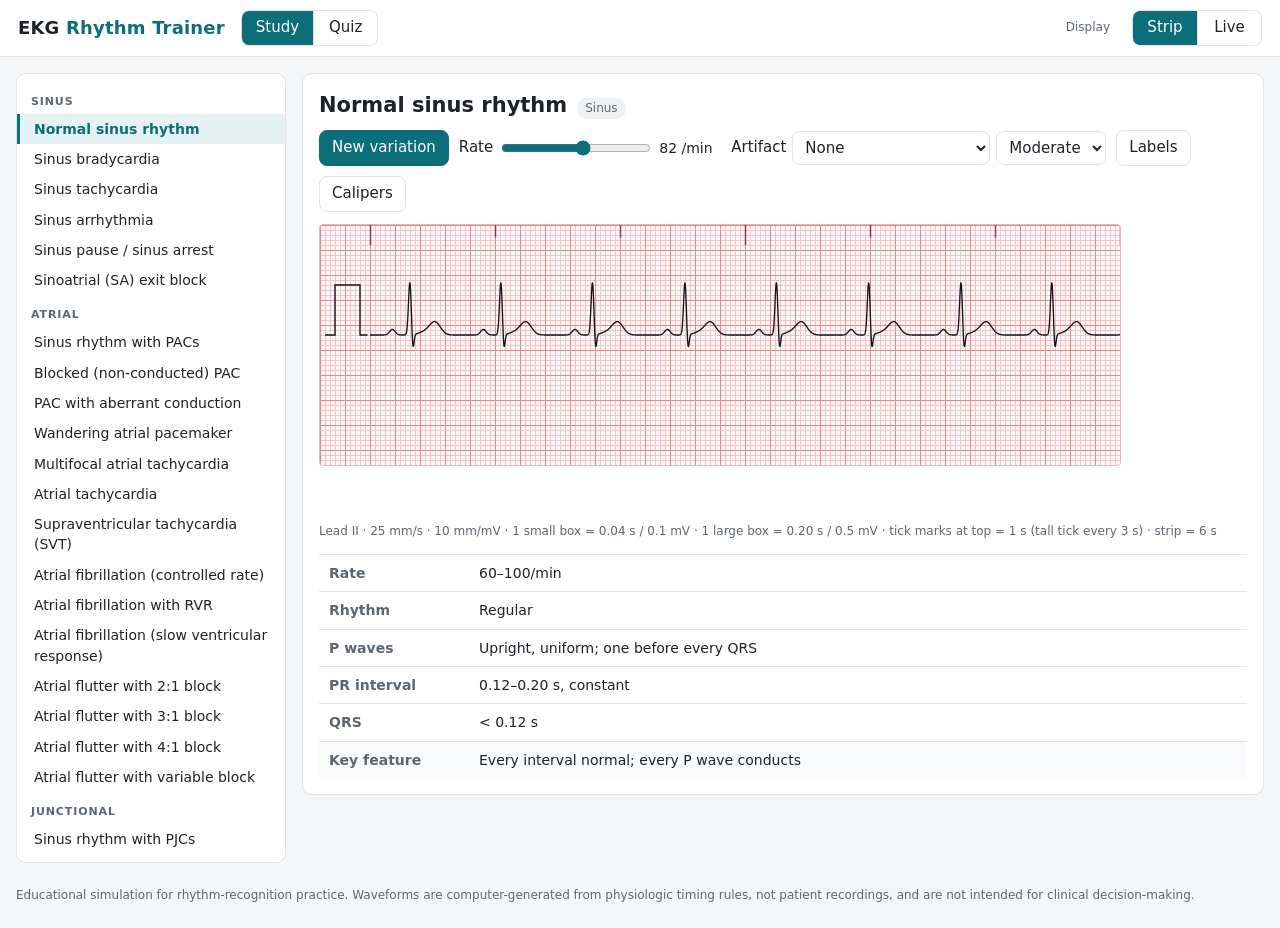
==== EKG-Rhythm-Trainer.html @ c2d9932b "Rename EKG-Trainer.html to EKG-Rhythm-Trainer.html" ====
<!DOCTYPE html>
<html lang="en">
<head>
<meta charset="utf-8">
<meta name="viewport" content="width=device-width, initial-scale=1">
<title>EKG Rhythm Trainer</title>
<style>
:root{
  --ink:#1d2329;--muted:#5d6670;--line:#dfe3e8;--bg:#f5f6f8;--card:#fff;
  --accent:#0b6e79;--accent-soft:#e5f2f3;--ok:#1e7a3a;--ok-bg:#e7f5eb;--bad:#b3261e;--bad-bg:#fbeaea;
}
*{box-sizing:border-box}
html,body{margin:0;background:var(--bg);color:var(--ink);font:15px/1.45 system-ui,-apple-system,"Segoe UI",Roboto,Arial,sans-serif}
button,select,input{font:inherit;color:inherit}
header{position:sticky;top:0;z-index:5;background:#fff;border-bottom:1px solid var(--line);display:flex;align-items:center;gap:16px;padding:10px 18px;flex-wrap:wrap}
header h1{font-size:18px;margin:0;font-weight:700;letter-spacing:.01em}
header h1 span{color:var(--accent)}
.spacer{flex:1}
.seg{display:inline-flex;border:1px solid var(--line);border-radius:8px;overflow:hidden;background:#fff}
.seg button{border:0;background:none;padding:6px 14px;cursor:pointer;min-width:64px}
.seg button+button{border-left:1px solid var(--line)}
.seg button.on{background:var(--accent);color:#fff}
.seg-label{font-size:12px;color:var(--muted);margin-right:6px}
main{max-width:1320px;margin:0 auto;padding:16px}
.card{background:var(--card);border:1px solid var(--line);border-radius:10px;padding:16px}
.hidden{display:none!important}
.btn{border:1px solid var(--line);background:#fff;border-radius:8px;padding:6px 12px;cursor:pointer}
.btn:hover{border-color:#b9c0c8}
.btn.primary{background:var(--accent);border-color:var(--accent);color:#fff}
.btn.primary:hover{filter:brightness(1.07)}
.btn.toggle.on{background:var(--accent-soft);border-color:var(--accent);color:var(--accent);font-weight:600}
.btn:disabled{opacity:.45;cursor:default}
select{border:1px solid var(--line);border-radius:8px;padding:6px 8px;background:#fff}
label.inline{display:inline-flex;align-items:center;gap:6px;font-size:14px}

/* Study layout */
.study{display:grid;grid-template-columns:270px minmax(0,1fr);gap:16px;align-items:start}
.rlist{padding:8px 0;max-height:calc(100vh - 110px);overflow:auto;position:sticky;top:70px}
.rlist h3{font-size:11px;text-transform:uppercase;letter-spacing:.08em;color:var(--muted);margin:12px 14px 4px}
.rlist button{display:block;width:100%;text-align:left;border:0;background:none;padding:5px 14px;cursor:pointer;font-size:14px;border-left:3px solid transparent}
.rlist button:hover{background:#f2f4f6}
.rlist button.on{background:var(--accent-soft);border-left-color:var(--accent);color:var(--accent);font-weight:600}
.rselect{display:none;width:100%;margin-bottom:10px}
.title-row{display:flex;align-items:baseline;gap:10px;flex-wrap:wrap;margin-bottom:10px}
.title-row h2{margin:0;font-size:21px}
.chip{font-size:12px;padding:2px 8px;border-radius:10px;background:#eef0f3;color:var(--muted)}
.toolbar{display:flex;flex-wrap:wrap;gap:10px;align-items:center;margin-bottom:12px}
.toolbar .grp{display:inline-flex;align-items:center;gap:6px;flex-wrap:wrap}
.toolbar input[type=range]{width:150px;accent-color:var(--accent)}
.rate-val{font-variant-numeric:tabular-nums;min-width:62px;font-size:14px}
.legend{font-size:12px;color:var(--muted);margin-top:6px}
.crit{width:100%;border-collapse:collapse;margin-top:14px;table-layout:fixed}
.crit th,.crit td{text-align:left;vertical-align:top;padding:8px 10px;border-top:1px solid var(--line);font-size:14px}
.crit th{width:150px;color:var(--muted);font-weight:600}
.crit tr.key td,.crit tr.key th{background:#fafbfc}

/* Strip view */
.sv-scroll{display:inline-block;max-width:100%;vertical-align:top;overflow-x:auto;overflow-y:hidden;border:1px solid #e3b8b8;border-radius:4px;background:#fff7f7;line-height:0}
.sv-canvas{display:block}
.sv-caption{font-size:13px;font-weight:600;color:#4a4f55;margin-top:6px;min-height:19px}
.sv-readout{font-size:13px;color:var(--accent);min-height:20px;margin-top:6px;font-variant-numeric:tabular-nums}

/* Quiz */
.quiz-setup{max-width:760px;margin:0 auto}
.quiz-setup h2{margin:0 0 4px;font-size:20px}
.form-grid{display:grid;grid-template-columns:170px 1fr;gap:12px 16px;align-items:center;margin-top:16px}
.form-grid .lbl{font-weight:600;font-size:14px}
.cats{display:flex;flex-wrap:wrap;gap:8px 18px}
.radio-row{display:flex;flex-wrap:wrap;gap:8px 18px}
.qhead{display:flex;align-items:center;gap:14px;flex-wrap:wrap;margin-bottom:10px}
.qhead .prog{font-weight:700}
.qhead .score{color:var(--muted)}
.timer{font-variant-numeric:tabular-nums;font-weight:700;padding:2px 10px;border-radius:12px;background:#eef0f3}
.timer.low{background:var(--bad-bg);color:var(--bad)}
.answers{margin-top:14px}
.mc{display:grid;grid-template-columns:repeat(auto-fill,minmax(260px,1fr));gap:8px}
.mc button{text-align:left;border:1px solid var(--line);background:#fff;border-radius:8px;padding:10px 12px;cursor:pointer;font-size:14.5px}
.mc button:hover{border-color:#b9c0c8}
.mc button.sel{border-color:var(--accent);background:var(--accent-soft);font-weight:600}
.mc button.right{border-color:var(--ok);background:var(--ok-bg)}
.mc button.wrong{border-color:var(--bad);background:var(--bad-bg)}
.sys{display:grid;grid-template-columns:150px minmax(0,1fr);gap:8px 12px;align-items:center;max-width:880px}
.sys .lbl{font-weight:600;font-size:14px}
.sys select{width:100%}
.actions{display:flex;gap:10px;margin-top:14px;align-items:center;flex-wrap:wrap}
.fb{margin-top:16px;border-radius:10px;padding:14px 16px;border:1px solid var(--line)}
.fb.ok{background:var(--ok-bg);border-color:#b6dec2}
.fb.bad{background:var(--bad-bg);border-color:#efc2bf}
.fb h3{margin:0 0 6px;font-size:16px}
.steps{width:100%;border-collapse:collapse;margin:8px 0;background:#fff;border-radius:6px;overflow:hidden;table-layout:fixed}
.steps th,.steps td{text-align:left;padding:7px 9px;border-bottom:1px solid var(--line);font-size:13.5px;vertical-align:top}
.steps th{background:#f4f5f7;font-weight:600}
.steps col.c1{width:120px}.steps col.c4{width:44px}
.mark-ok{color:var(--ok);font-weight:700}.mark-bad{color:var(--bad);font-weight:700}
.sum-top{display:flex;gap:24px;flex-wrap:wrap;align-items:center}
.big{font-size:34px;font-weight:800}
.stepacc{display:flex;flex-wrap:wrap;gap:8px;margin-top:10px}
.stepacc span{background:#f1f3f5;border-radius:8px;padding:4px 10px;font-size:13px}
.review-list{width:100%;border-collapse:collapse;margin-top:14px;table-layout:fixed}
.review-list th,.review-list td{text-align:left;padding:7px 9px;border-bottom:1px solid var(--line);font-size:14px}
.review-list col.n{width:44px}.review-list col.m{width:44px}.review-list col.b{width:96px}
#reviewPane{scroll-margin-top:72px}
footer{max-width:1320px;margin:8px auto 24px;padding:0 16px;font-size:12px;color:var(--muted)}

@media (max-width:900px){
  .study{grid-template-columns:minmax(0,1fr)}
  .rlist{display:none}
  .rselect{display:block}
  .form-grid{grid-template-columns:1fr}
  .sys{grid-template-columns:1fr}
  header{gap:10px}
}
</style>
</head>
<body>
<header>
  <h1>EKG <span>Rhythm Trainer</span></h1>
  <div class="seg" id="tabSeg"><button data-tab="study" class="on">Study</button><button data-tab="quiz">Quiz</button></div>
  <div class="spacer"></div>
  <span class="seg-label">Display</span>
  <div class="seg" id="modeSeg"><button data-mode="static" class="on">Strip</button><button data-mode="live">Live</button></div>
</header>

<main>
  <!-- STUDY -->
  <section id="studyTab" class="study">
    <nav class="card rlist" id="rlist" aria-label="Rhythm bank"></nav>
    <div class="card">
      <select class="rselect" id="rselect" aria-label="Choose rhythm"></select>
      <div class="title-row"><h2 id="sTitle"></h2><span class="chip" id="sGroup"></span></div>
      <div class="toolbar">
        <button class="btn primary" id="sNew" title="Generate a new variation of this rhythm">New variation</button>
        <span class="grp" id="sRateGrp"><span id="sRateLbl">Rate</span><input type="range" id="sRate"><span class="rate-val" id="sRateVal"></span></span>
        <span class="grp">Artifact
          <select id="sArt"><option value="none">None</option><option value="tremor">Muscle tremor</option><option value="ac">60-cycle interference</option><option value="wander">Wandering baseline</option><option value="loose">Loose lead / motion</option><option value="mixed">Mixed</option></select>
          <select id="sSev"><option value="mild">Mild</option><option value="moderate" selected>Moderate</option><option value="severe">Severe</option></select>
        </span>
        <button class="btn toggle" id="sLabels">Labels</button>
        <button class="btn toggle" id="sCal">Calipers</button>
        <button class="btn toggle hidden" id="sFreeze">Freeze</button>
      </div>
      <div id="sView"></div>
      <div class="legend">Lead II · 25 mm/s · 10 mm/mV · 1 small box = 0.04 s / 0.1 mV · 1 large box = 0.20 s / 0.5 mV · tick marks at top = 1 s (tall tick every 3 s) · strip = 6 s</div>
      <table class="crit" id="sCrit"></table>
    </div>
  </section>

  <!-- QUIZ -->
  <section id="quizTab" class="hidden">
    <div class="card quiz-setup" id="qSetup">
      <h2>Quiz setup</h2>
      <div style="color:var(--muted);font-size:14px">Every question is a newly generated strip, so no two quizzes are alike.</div>
      <div class="form-grid">
        <div class="lbl">Quiz type</div>
        <div class="radio-row">
          <label class="inline"><input type="radio" name="qtype" value="quick" checked> Quick — name the rhythm</label>
          <label class="inline"><input type="radio" name="qtype" value="sys"> Systematic — step-by-step</label>
        </div>
        <div class="lbl">Questions</div>
        <div><select id="qN"><option>5</option><option selected>10</option><option>15</option><option>20</option><option>30</option><option>50</option></select></div>
        <div class="lbl">Time per question</div>
        <div><select id="qTime"><option value="0" selected>Off</option><option value="15">15 s</option><option value="30">30 s</option><option value="45">45 s</option><option value="60">60 s</option><option value="90">90 s</option></select></div>
        <div class="lbl">Feedback</div>
        <div class="radio-row">
          <label class="inline"><input type="radio" name="qfb" value="now" checked> After each question</label>
          <label class="inline"><input type="radio" name="qfb" value="end"> At the end</label>
        </div>
        <div class="lbl">Artifact</div>
        <div><select id="qArt"><option value="0">None</option><option value="0.3" selected>Occasional</option><option value="0.7">Frequent</option></select></div>
        <div class="lbl">Rhythm categories</div>
        <div class="cats" id="qCats"></div>
      </div>
      <div class="actions"><button class="btn primary" id="qStart">Start quiz</button><span id="qSetupMsg" style="color:var(--bad);font-size:14px"></span></div>
    </div>

    <div class="card hidden" id="qRun">
      <div class="qhead">
        <span class="prog" id="qProg"></span>
        <span class="score" id="qScore"></span>
        <span class="timer hidden" id="qTimer"></span>
        <div class="spacer"></div>
        <button class="btn toggle" id="qCal">Calipers</button>
        <button class="btn toggle hidden" id="qFreeze">Freeze</button>
        <button class="btn toggle hidden" id="qLabels">Labels</button>
        <button class="btn" id="qQuit">End quiz</button>
      </div>
      <div id="qView"></div>
      <div class="answers" id="qAnswers"></div>
      <div class="actions">
        <button class="btn primary" id="qSubmit">Submit</button>
        <button class="btn primary hidden" id="qNext">Next</button>
      </div>
      <div id="qFeedback"></div>
    </div>

    <div class="card hidden" id="qSummary">
      <div class="sum-top">
        <div><div style="color:var(--muted);font-size:13px">Interpretation score</div><div class="big" id="sumScore"></div></div>
        <div id="sumDetail" style="flex:1;min-width:240px"></div>
        <div class="actions" style="margin-top:0"><button class="btn primary" id="qRetake">Retake (same settings)</button><button class="btn" id="qNewSetup">New setup</button></div>
      </div>
      <div id="reviewPane" class="hidden" style="margin-top:16px">
        <div class="title-row"><h2 id="rvTitle" style="font-size:18px"></h2><span class="chip" id="rvGroup"></span><div class="spacer"></div><button class="btn toggle" id="rvCal">Calipers</button><button class="btn toggle on" id="rvLabels">Labels</button></div>
        <div id="rvView"></div>
        <div id="rvSteps"></div>
        <table class="crit" id="rvCrit"></table>
      </div>
      <table class="review-list" id="reviewList"></table>
    </div>
  </section>
</main>
<footer>Educational simulation for rhythm-recognition practice. Waveforms are computer-generated from physiologic timing rules, not patient recordings, and are not intended for clinical decision-making.</footer>

<script>
'use strict';
/* =====================================================================
   CONSTANTS — paper geometry (all drawing is done in millimetres)
   ===================================================================== */
const DT = 0.001;            // sample interval (s)
const MM_PER_S = 25;         // paper speed
const MM_PER_MV = 10;        // gain
const STRIP_S = 6;           // strip length (s)
const STRIP_MM = STRIP_S * MM_PER_S;  // 150 mm
const MARGIN_MM = 10;        // left margin holding the 1 mV calibration pulse
const H_MM = 48;             // strip height
const BASE_MM = 22;          // isoelectric line position from top
const LIVE_S = 300;          // length of generated live sequence (s)

/* =====================================================================
   RANDOM + NOISE
   ===================================================================== */
function mulberry32(a){return function(){a|=0;a=a+0x6D2B79F5|0;let t=Math.imul(a^a>>>15,1|a);t=t+Math.imul(t^t>>>7,61|t)^t;return((t^t>>>14)>>>0)/4294967296;};}
function makeRng(seed){
  const f = mulberry32(seed>>>0);
  return {
    next:f,
    u:(a,b)=>a+(b-a)*f(),
    i:(a,b)=>Math.floor(a+(b-a+1)*f()),
    pick:arr=>arr[Math.floor(f()*arr.length)],
    chance:p=>f()<p
  };
}
function newSeed(){return Math.floor(Math.random()*2147483647)+1;}
// Smooth random signal in [-1,1] with cosine interpolation between nodes
function makeNoise(rng, spacing, t0, t1){
  const n = Math.ceil((t1-t0)/spacing)+3, v = new Float32Array(n);
  for(let i=0;i<n;i++) v[i]=rng.u(-1,1);
  return t=>{
    const x=(t-t0)/spacing; let i=Math.floor(x);
    if(i<0) i=0; if(i>n-2) i=n-2;
    const f=x-i, w=(1-Math.cos(Math.PI*f))/2;
    return v[i]*(1-w)+v[i+1]*w;
  };
}

/* =====================================================================
   WAVE MORPHOLOGIES  (components = [offset s, sigma s, amplitude mV])
   ===================================================================== */
function morphNormal(r, sc){
  const w=r.u(0.9,1.12), q=r.chance(0.6)?-r.u(0.04,0.12)*sc:0, R=r.u(0.85,1.35)*sc, S=-r.u(0.08,0.3)*sc;
  return {id:'N', c:[[-0.026*w,0.0075*w,q],[0,0.0105*w,R],[0.024*w,0.008*w,S]], on:-0.042*w, off:0.04*w, T:{type:'qt', s:r.u(0.04,0.05)}};
}
function morphWide(r, sc, o={}){
  const sg = o.sign!=null ? o.sign : (r.chance(0.6)?1:-1);
  const w = o.w || r.u(0.14,0.19), k = w/0.16, A = r.u(1.0,1.55)*sc*(o.amp||1);
  return {id:o.id||'W', c:[[-0.03*k,0.012*k,sg*A*r.u(0,0.18)],[0,0.022*k,sg*A],[0.048*k,0.022*k,-sg*A*r.u(0.25,0.55)]],
    on:-0.062*k, off:0.098*k, T:{type:'fixed', off:0.098*k+0.17, s:0.065, a:-sg*r.u(0.3,0.5)*sc*(o.amp||1)}};
}
function morphAberrant(r, sc){
  const R=r.u(0.8,1.2)*sc;
  return {id:'A', c:[[-0.025,0.007,-0.06*sc],[0,0.011,R],[0.04,0.02,-0.38*R]], on:-0.04, off:0.098, T:{type:'qt', s:0.05, a:r.u(-0.1,0.12)}};
}
function morphPacedV(r, sc){
  const A=r.u(1.0,1.5)*sc;
  return {id:'PV', paced:true, c:[[0.022,0.009,0.12*sc],[0.075,0.03,-A],[0.14,0.025,0.15*A]], on:0.008, off:0.17, T:{type:'fixed', off:0.37, s:0.07, a:r.u(0.3,0.45)*sc}};
}
function pShapeNormal(a, r){
  return r.chance(0.3) ? {c:[[-0.012,0.018,a*0.72],[0.014,0.017,a*0.66]], txt:'P'} : {c:[[0,0.022,a]], txt:'P'};
}
const ECTOPIC_P = [
  a=>({c:[[0,0.016,a*1.15]], txt:'P′'}),                              // narrow, peaked
  a=>({c:[[-0.016,0.015,a*0.7],[0.022,0.015,-a*0.55]], txt:'P′'}),     // biphasic
  a=>({c:[[0,0.02,-a*0.75]], txt:'P′'}),                              // inverted
  a=>({c:[[0,0.026,a*0.45]], txt:'P′'}),                              // low, flat
  a=>({c:[[-0.02,0.013,a*0.8],[0.02,0.013,a*0.8]], txt:'P′'})          // notched
];
function pEctopic(r, a){ return r.pick(ECTOPIC_P)(a||r.u(0.11,0.17)); }
function pDistinct(r, n){ // n distinct ectopic shapes
  const idx=[0,1,2,3,4]; for(let i=idx.length-1;i>0;i--){const j=Math.floor(r.next()*(i+1));[idx[i],idx[j]]=[idx[j],idx[i]];}
  return idx.slice(0,n).map(k=>ECTOPIC_P[k](r.u(0.11,0.17)));
}
function pRetro(a){ return {c:[[0,0.018,-a]], txt:'P′'}; }

/* =====================================================================
   STRIP BUILDER
   ===================================================================== */
class Strip{
  constructor(rng, t0, t1){
    this.rng=rng; this.t0=t0; this.t1=t1;
    this.ev=[]; this.cont=[]; this.beats=[]; this.ps=[]; this.spikes=[]; this.notes=[]; this.fLabels=[];
    this.caption=''; this.ans={}; this.rateOverride=null; this.qrsOverride=null;
    this.sc=rng.u(0.8,1.25); this.pAmp=rng.u(0.1,0.2); this.tAmp=rng.u(0.2,0.38); this.spikeAmp=rng.u(0.8,1.6);
    this.qrsN=morphNormal(rng,this.sc); this.pN=pShapeNormal(this.pAmp,rng);
  }
  comps(t, list){ for(const k of list) if(k[2]!==0) this.ev.push({c:t+k[0], s:k[1], a:k[2]}); }
  P(t, shape, o={}){
    shape = shape || this.pN; this.comps(t, shape.c);
    const p={t, lab:o.lab!==false, txt:shape.txt||'P'}; this.ps.push(p); return p;
  }
  QRS(t, m, o={}){
    m = m || this.qrsN; this.comps(t, m.c);
    const b={t, on:t+m.on, off:t+m.off, dur:m.off-m.on, paced:!!m.paced, label:o.label||'', morphId:m.id};
    if(o.pOn!=null) b.pr = b.on - o.pOn;
    if(o.T!==false && m.T){
      const rr=o.rr||1, s=m.T.s, a=(m.T.a!=null?m.T.a:this.tAmp);
      let pk;
      if(m.T.type==='qt'){ const qt=Math.min(0.46,Math.max(0.28,0.39*Math.sqrt(rr))); pk=t+m.on+qt-2*s; }
      else { pk=t+Math.min(m.T.off, Math.max(m.off+0.07, rr*0.6)); }
      this.ev.push({c:pk, s, a}); this.ev.push({c:pk-0.07, s:s*1.3, a:a*0.3});
      b.tPeak=pk;
    }
    this.beats.push(b); return b;
  }
  // P wave at pt followed by a QRS with P-onset→QRS-onset interval = pr
  conduct(pt, pr, m, o={}){
    m = m || this.qrsN;
    this.P(pt, o.pShape, {lab:o.pLab});
    return this.QRS(pt-0.05+pr-m.on, m, {rr:o.rr, pOn:pt-0.05, label:o.label});
  }
  spike(t, ch){ this.ev.push({c:t, s:0.0011, a:this.spikeAmp}); this.spikes.push({t, ch}); }
  note(t, txt){ this.notes.push({t, txt}); }
}

function render(S, D){
  const n=Math.round(D/DT)+1, b=new Float32Array(n);
  for(const e of S.ev){
    const lo=e.c-4*e.s, hi=e.c+4*e.s; if(hi<0||lo>D) continue;
    const i0=Math.max(0,Math.ceil(lo/DT)), i1=Math.min(n-1,Math.floor(hi/DT)), inv=1/(2*e.s*e.s);
    for(let i=i0;i<=i1;i++){ const x=i*DT-e.c; b[i]+=e.a*Math.exp(-x*x*inv); }
  }
  for(const f of S.cont) for(let i=0;i<n;i++) b[i]+=f(i*DT);
  return b;
}

/* =====================================================================
   RHYTHM GENERATOR HELPERS
   ===================================================================== */
function sinusRun(S, rate, o={}){
  const r=S.rng, RR=60/rate, pr=o.pr||r.u(0.13,0.19);
  let t=S.t0+r.u(0,RR), prev=RR;
  while(t<S.t1){
    S.conduct(t, pr, o.morph, {rr:prev});
    const rr = o.rrFn ? o.rrFn(t,RR) : RR*(1+r.u(-0.012,0.012));
    t+=rr; prev=rr;
  }
  return pr;
}
// Sinus rhythm with an intermittent event every gmin..gmax beats; the first event lands early in the visible strip.
function sinusEctopy(S, rate, gmin, gmax, handler, o={}){
  const r=S.rng, RR=60/rate, pr=o.pr||r.u(0.13,0.19);
  let tP=S.t0+r.u(0,RR);
  let next=Math.max(1, Math.round((r.u(0.7,2.4)-(tP+pr))/RR));
  let last=null; const c={RR, pr};
  while(tP<S.t1){
    if(next<=0 && last){
      c.tP=tP; c.last=last;
      const res=handler(S,c); tP=res.nextP; if(res.last) last=res.last;
      next=r.i(gmin,gmax); continue;
    }
    last=S.conduct(tP, pr, o.morph, {rr:RR}); tP+=RR*(1+r.u(-0.01,0.01)); next--;
  }
  return pr;
}
function dissocP(S, arate, amp){
  const r=S.rng, PP=60/arate, shape=amp?{c:[[0,0.022,amp]],txt:'P'}:S.pN;
  let t=S.t0+r.u(0,PP);
  while(t<S.t1){ S.P(t, shape); t+=PP*(1+r.u(-0.008,0.008)); }
}
function fibWaves(S, coarse){
  const r=S.rng, A=coarse?r.u(0.13,0.22):r.u(0.045,0.075);
  const n1=makeNoise(r,r.u(0.032,0.045),S.t0,S.t1), n2=makeNoise(r,0.085,S.t0,S.t1), e=makeNoise(r,0.8,S.t0,S.t1);
  S.cont.push(t=>A*(0.75*n1(t)+0.4*n2(t))*(0.75+0.25*e(t)));
}
function afib(S, rate){
  const r=S.rng, mean=60/rate, coarse=r.chance(0.5);
  fibWaves(S, coarse);
  let t=S.t0+r.u(0,mean), prev=mean, lastRR=0;
  while(t<S.t1){
    S.QRS(t, S.qrsN, {rr:prev});
    let rr=mean*r.u(0.58,1.42);
    if(Math.abs(rr-lastRR)<0.06) rr+=mean*0.18*(r.chance(0.5)?1:-1);   // avoid accidental regularity
    rr=Math.max(rr,0.3); lastRR=rr; t+=rr; prev=rr;
  }
  S.caption='Fibrillatory (f) waves — no discrete P waves'; S.noT=true;
}
function flutter(S, vrate, mode){
  const r=S.rng, N=(mode==='var')?3:mode;
  const ar=Math.min(350,Math.max(240,vrate*N)), FF=60/ar, A=r.u(0.22,0.36), base=S.t0+r.u(0,FF);
  S.cont.push(t=>{ let x=((t-base)/FF)%1; if(x<0)x+=1; const v=x<0.68?-x/0.68:-(1-x)/0.32; return A*(v+0.5); });
  const d=r.u(0.2,0.27); let ft=base, prev=N*FF;
  while(ft<S.t1){
    S.QRS(ft+d, S.qrsN, {rr:prev});
    const step = mode==='var' ? r.pick([2,2,3,4,4]) : N;
    prev=step*FF; ft+=prev;
  }
  for(let j=0;;j++){ const tt=base+(j+0.68)*FF; if(tt>S.t1) break; S.fLabels.push(tt); }
  S.caption='Flutter (F) waves ≈ '+Math.round(ar)+'/min'; S.noT=true;
}
function junctionalRun(S, rate){
  const r=S.rng, RR=60/rate, v=r.pick(['none','before','after']), pR=pRetro(r.u(0.07,0.12));
  let t=S.t0+r.u(0,RR);
  while(t<S.t1){
    if(v==='before') S.conduct(t+S.qrsN.on+0.05-0.08, 0.08, null, {rr:RR, pShape:pR});
    else { S.QRS(t, S.qrsN, {rr:RR}); if(v==='after') S.P(t+0.1, pR); }
    t+=RR*(1+r.u(-0.01,0.01));
  }
  S.ans.pr = v==='before' ? ['short','na'] : ['na'];
}
function ventRun(S, rate, m, jitter){
  const r=S.rng, RR=60/rate; let t=S.t0+r.u(0,RR);
  while(t<S.t1){ S.QRS(t, m, {rr:RR}); t+=RR*(1+r.u(-jitter,jitter)); }
}
function vfib(S, A){
  const r=S.rng, n1=makeNoise(r,r.u(0.07,0.1),S.t0,S.t1), n2=makeNoise(r,0.045,S.t0,S.t1), e=makeNoise(r,r.u(0.8,1.5),S.t0,S.t1);
  S.cont.push(t=>A*(0.85*n1(t)+0.35*n2(t))*(0.65+0.35*e(t)));
  S.caption='Chaotic waveform — no identifiable P, QRS, or T';
}
function prAns(pr){ return pr>0.205 ? ['long'] : ['normal']; }
// Underlying atrial activity for ventricular-paced rhythms
function pacedUnderlying(S){
  const v=S.rng.pick(['none','none','dissoc','af']);
  if(v==='dissoc'){ dissocP(S, S.rng.u(65,95)); S.ans.p=['more','normal']; S.ans.pr=['dissoc','na']; }
  else if(v==='af'){ fibWaves(S,false); S.ans.p=['fib','absent']; }
}
// Bursts of muscle noise used for oversensing
function noiseBurst(S, a, b, amp){
  const n=makeNoise(S.rng,0.006,a,b);
  S.cont.push(t=>(t>=a&&t<=b)?amp*n(t)*Math.sin(Math.PI*(t-a)/(b-a)):0);
}

/* =====================================================================
   RHYTHM BANK
   ans: acceptable systematic answers (reg / p / pr). Rate band and QRS
   width are computed from the generated strip itself.
   ===================================================================== */
const PVC_LABEL='PVC';
const RH_LIST = [
/* ---------- SINUS ---------- */
{id:'nsr', g:'Sinus', name:'Normal sinus rhythm', rate:[60,100],
 gen:(S,rt)=>{ sinusRun(S,rt); },
 ans:{reg:['reg'],p:['normal'],pr:['normal']},
 crit:{rate:'60–100/min',rhythm:'Regular',p:'Upright, uniform; one before every QRS',pr:'0.12–0.20 s, constant',qrs:'< 0.12 s',key:'Every interval normal; every P wave conducts'}},
{id:'sbrady', g:'Sinus', name:'Sinus bradycardia', rate:[35,59],
 gen:(S,rt)=>{ sinusRun(S,rt); },
 ans:{reg:['reg'],p:['normal'],pr:['normal']},
 crit:{rate:'< 60/min',rhythm:'Regular',p:'Upright, uniform; one before every QRS',pr:'0.12–0.20 s, constant',qrs:'< 0.12 s',key:'Normal sinus mechanism at a rate below 60'}},
{id:'stach', g:'Sinus', name:'Sinus tachycardia', rate:[101,160],
 gen:(S,rt)=>{ sinusRun(S,rt,{pr:S.rng.u(0.12,0.16)}); },
 ans:{reg:['reg'],p:['normal'],pr:['normal']},
 crit:{rate:'101–160/min',rhythm:'Regular',p:'Upright, uniform; may merge with the preceding T wave at faster rates',pr:'0.12–0.20 s (often near the short end)',qrs:'< 0.12 s',key:'Sinus P waves still identifiable before each QRS'}},
{id:'sarr', g:'Sinus', name:'Sinus arrhythmia', rate:[55,95],
 gen:(S,rt)=>{ const A=S.rng.u(0.18,0.28),Tr=S.rng.u(3,5),ph=S.rng.u(0,6.28); sinusRun(S,rt,{rrFn:(t,RR)=>RR*(1+A*Math.sin(2*Math.PI*t/Tr+ph))}); S.caption='R–R gradually shortens and lengthens (phasic)'; },
 ans:{reg:['irr','pat'],p:['normal'],pr:['normal']},
 crit:{rate:'Usually 60–100/min',rhythm:'Irregular in a gradual, cyclic (phasic) pattern',p:'Upright, identical shape throughout',pr:'0.12–0.20 s, constant',qrs:'< 0.12 s',key:'Rate gradually speeds up and slows down; P-wave shape never changes'}},
{id:'sarrest', g:'Sinus', name:'Sinus pause / sinus arrest', rate:[60,95],
 gen:(S,rt)=>{ sinusEctopy(S,rt,4,7,(S,c)=>{ let m=S.rng.u(2.25,2.7); if(c.RR*m<1.7) m+=1; const prevP=c.tP-c.RR; S.note(c.last.t+c.RR*m/2,'pause'); return {nextP:prevP+c.RR*m}; }); S.caption='Pause is NOT a multiple of the P–P interval'; },
 ans:{reg:['int'],p:['normal'],pr:['normal']},
 crit:{rate:'Underlying sinus rate',rhythm:'Regular, interrupted by a pause',p:'Normal; absent during the pause',pr:'0.12–0.20 s, constant',qrs:'< 0.12 s',key:'Sinus node fails to fire; the pause is not an exact multiple of the P–P interval'}},
{id:'saexit', g:'Sinus', name:'Sinoatrial (SA) exit block', rate:[60,95],
 gen:(S,rt)=>{ sinusEctopy(S,rt,4,7,(S,c)=>{ S.note(c.last.t+c.RR,'dropped P–QRS–T'); return {nextP:c.tP+c.RR}; }); S.caption='Pause = exactly 2 × the P–P interval'; },
 ans:{reg:['int'],p:['normal'],pr:['normal']},
 crit:{rate:'Underlying sinus rate',rhythm:'Regular, interrupted by a pause',p:'Normal; an entire P–QRS–T is missing',pr:'0.12–0.20 s, constant',qrs:'< 0.12 s',key:'Pause is an exact multiple of the P–P interval (sinus fires, impulse is blocked)'}},

/* ---------- ATRIAL ---------- */
{id:'pac', g:'Atrial', name:'Sinus rhythm with PACs', rate:[60,100],
 gen:(S,rt)=>{ const pE=pEctopic(S.rng); sinusEctopy(S,rt,3,6,(S,c)=>{ const r=S.rng; let pp=c.last.tPeak+r.u(0.04,0.16); pp=Math.min(pp,c.tP-0.2); pp=Math.max(pp,c.last.t+0.25); const b=S.conduct(pp,r.u(0.12,0.18),null,{rr:pp-c.last.t+0.1,pShape:pE,label:'PAC'}); return {nextP:pp+c.RR*r.u(1.0,1.06),last:b}; }); },
 ans:{reg:['int'],p:['premature'],pr:['normal']},
 crit:{rate:'Underlying rate (usually 60–100)',rhythm:'Regular, interrupted by early beats',p:'Premature P′ with a different shape (may distort the preceding T)',pr:'Normal; the PAC’s PR may differ slightly',qrs:'< 0.12 s',key:'Early P′–QRS followed by a non-compensatory pause'}},
{id:'pacb', g:'Atrial', name:'Blocked (non-conducted) PAC', rate:[60,95],
 gen:(S,rt)=>{ const pE=pEctopic(S.rng); sinusEctopy(S,rt,3,6,(S,c)=>{ const r=S.rng; const pp=c.last.tPeak+r.u(-0.02,0.05); S.P(pp,pE); S.note(pp,'non-conducted'); return {nextP:pp+c.RR*r.u(1.05,1.12)}; }); S.caption='Look at the T wave before each pause'; },
 ans:{reg:['int'],p:['premature','more'],pr:['normal']},
 crit:{rate:'Underlying sinus rate',rhythm:'Regular, interrupted by a pause',p:'Premature P′ buried in/deforming the preceding T wave, not followed by a QRS',pr:'Normal for conducted beats',qrs:'< 0.12 s',key:'Most common cause of an unexpected pause — compare the T waves'}},
{id:'paca', g:'Atrial', name:'PAC with aberrant conduction', rate:[60,100],
 gen:(S,rt)=>{ const pE=pEctopic(S.rng), mA=morphAberrant(S.rng,S.sc); sinusEctopy(S,rt,3,6,(S,c)=>{ const r=S.rng; let pp=c.last.tPeak+r.u(0.02,0.1); pp=Math.min(pp,c.tP-0.18); const b=S.conduct(pp,r.u(0.12,0.18),mA,{rr:0.6,pShape:pE,label:'Aberrant PAC'}); return {nextP:pp+c.RR*r.u(1.0,1.06),last:b}; }); },
 ans:{reg:['int'],p:['premature'],pr:['normal']},
 crit:{rate:'Underlying sinus rate',rhythm:'Regular, interrupted by early beats',p:'Premature P′ precedes the early beat',pr:'Normal or slightly prolonged for the PAC',qrs:'Early beat is wide (aberrant); others narrow',key:'A premature P′ before a wide beat distinguishes it from a PVC'}},
{id:'wap', g:'Atrial', name:'Wandering atrial pacemaker', rate:[60,100],
 gen:(S,rt)=>{ const r=S.rng,RR=60/rt,shapes=[S.pN,...pDistinct(r,3)],prs=shapes.map((_,i)=>i===0?r.u(0.15,0.19):r.u(0.12,0.16)); let t=S.t0+r.u(0,RR),idx=0,cnt=r.i(1,2),prev=RR; while(t<S.t1){ S.conduct(t,prs[idx],null,{rr:prev,pShape:shapes[idx]}); const rr=RR*r.u(0.9,1.12); t+=rr; prev=rr; if(--cnt<=0){idx=(idx+1)%shapes.length;cnt=r.i(1,2);} } },
 ans:{reg:['irr','int'],p:['multi'],pr:['variable','normal']},
 crit:{rate:'< 100/min',rhythm:'Slightly irregular',p:'At least 3 different P-wave shapes',pr:'Varies with the P-wave site',qrs:'< 0.12 s',key:'Same picture as MAT, but rate under 100'}},
{id:'mat', g:'Atrial', name:'Multifocal atrial tachycardia', rate:[105,150],
 gen:(S,rt)=>{ const r=S.rng,RR=60/rt,shapes=[S.pN,...pDistinct(r,3)]; let t=S.t0+r.u(0,RR),prev=RR,last=-1; while(t<S.t1){ let k; do{k=r.i(0,shapes.length-1);}while(k===last); last=k; S.conduct(t,r.u(0.1,0.21),null,{rr:prev,pShape:shapes[k]}); const rr=RR*r.u(0.75,1.25); t+=rr; prev=rr; } },
 ans:{reg:['irr'],p:['multi'],pr:['variable']},
 crit:{rate:'> 100/min',rhythm:'Irregularly irregular',p:'At least 3 different P-wave shapes',pr:'Varies',qrs:'< 0.12 s',key:'Distinct P waves (≥3 shapes) separate MAT from atrial fibrillation'}},
{id:'atach', g:'Atrial', name:'Atrial tachycardia', rate:[140,220],
 gen:(S,rt)=>{ const pE=pEctopic(S.rng,S.rng.u(0.12,0.17)); const r=S.rng,RR=60/rt,pr=r.u(0.12,0.16); let t=S.t0+r.u(0,RR); while(t<S.t1){ S.conduct(t,pr,null,{rr:RR,pShape:pE}); t+=RR*(1+r.u(-0.006,0.006)); } },
 ans:{reg:['reg'],p:['abnormal'],pr:['normal','short']},
 crit:{rate:'Usually 150–250/min',rhythm:'Regular',p:'Uniform but abnormal (ectopic) P′ — may sit on the preceding T',pr:'Normal or short',qrs:'< 0.12 s',key:'Ectopic P′ visible before each QRS'}},
{id:'svt', g:'Atrial', name:'Supraventricular tachycardia (SVT)', rate:[150,240],
 gen:(S,rt)=>{ const r=S.rng,RR=60/rt,retro=r.chance(0.3); let t=S.t0+r.u(0,RR); while(t<S.t1){ S.QRS(t,S.qrsN,{rr:RR}); if(retro) S.P(t+0.075,pRetro(0.06)); t+=RR; } S.caption='No visible P waves before the QRS'; },
 ans:{reg:['reg'],p:['absent'],pr:['na']},
 crit:{rate:'150–250/min',rhythm:'Regular (very)',p:'Not visible — hidden in the QRS or just after it',pr:'Not measurable',qrs:'< 0.12 s',key:'Regular narrow-complex tachycardia with no visible P waves'}},
{id:'afc', g:'Atrial', name:'Atrial fibrillation (controlled rate)', rate:[60,100],
 gen:(S,rt)=>afib(S,rt),
 ans:{reg:['irr'],p:['fib'],pr:['na']},
 crit:{rate:'Ventricular 60–100/min',rhythm:'Irregularly irregular',p:'None — fibrillatory baseline (coarse or fine f waves)',pr:'None',qrs:'< 0.12 s',key:'Irregularly irregular with no discernible P waves'}},
{id:'afr', g:'Atrial', name:'Atrial fibrillation with RVR', rate:[110,170],
 gen:(S,rt)=>afib(S,rt),
 ans:{reg:['irr'],p:['fib'],pr:['na']},
 crit:{rate:'Ventricular > 100/min',rhythm:'Irregularly irregular',p:'None — fibrillatory baseline',pr:'None',qrs:'< 0.12 s',key:'Rapid ventricular response; irregularity persists even at fast rates'}},
{id:'afs', g:'Atrial', name:'Atrial fibrillation (slow ventricular response)', rate:[38,58],
 gen:(S,rt)=>afib(S,rt),
 ans:{reg:['irr'],p:['fib'],pr:['na']},
 crit:{rate:'Ventricular < 60/min',rhythm:'Irregularly irregular',p:'None — fibrillatory baseline',pr:'None',qrs:'< 0.12 s',key:'Long, unequal R–R intervals over a fibrillatory baseline'}},
{id:'afl2', g:'Atrial', name:'Atrial flutter with 2:1 block', rate:[125,170],
 gen:(S,rt)=>flutter(S,rt,2),
 ans:{reg:['reg'],p:['flutter','more'],pr:['na']},
 crit:{rate:'Atrial 250–350; ventricular ≈ 150/min',rhythm:'Regular',p:'Sawtooth F waves; every other one hides in the QRS or T',pr:'Not measured',qrs:'< 0.12 s',key:'Regular narrow tachycardia near 150 — look for hidden F waves'}},
{id:'afl3', g:'Atrial', name:'Atrial flutter with 3:1 block', rate:[85,115],
 gen:(S,rt)=>flutter(S,rt,3),
 ans:{reg:['reg'],p:['flutter','more'],pr:['na']},
 crit:{rate:'Atrial 250–350; ventricular ≈ 100/min',rhythm:'Regular',p:'Sawtooth F waves, 3 per QRS',pr:'Not measured',qrs:'< 0.12 s',key:'Three F waves for every QRS'}},
{id:'afl4', g:'Atrial', name:'Atrial flutter with 4:1 block', rate:[63,87],
 gen:(S,rt)=>flutter(S,rt,4),
 ans:{reg:['reg'],p:['flutter','more'],pr:['na']},
 crit:{rate:'Atrial 250–350; ventricular ≈ 75/min',rhythm:'Regular',p:'Sawtooth F waves, 4 per QRS',pr:'Not measured',qrs:'< 0.12 s',key:'Classic sawtooth baseline between QRS complexes'}},
{id:'aflv', g:'Atrial', name:'Atrial flutter with variable block', rate:[75,125],
 gen:(S,rt)=>flutter(S,rt,'var'),
 ans:{reg:['irr','pat'],p:['flutter','more'],pr:['na']},
 crit:{rate:'Atrial 250–350; ventricular varies',rhythm:'Irregular (R–R are multiples of the F–F interval)',p:'Sawtooth F waves',pr:'Not measured',qrs:'< 0.12 s',key:'Irregular rhythm with flutter waves — not atrial fibrillation'}},

/* ---------- JUNCTIONAL ---------- */
{id:'pjc', g:'Junctional', name:'Sinus rhythm with PJCs', rate:[60,100],
 gen:(S,rt)=>{ const v=S.rng.pick(['none','before','after']), pR=pRetro(S.rng.u(0.07,0.11)); sinusEctopy(S,rt,3,6,(S,c)=>{ const r=S.rng, q=c.last.t+c.RR*r.u(0.5,0.62); let b; if(v==='before') b=S.conduct(q+S.qrsN.on+0.05-0.08,0.08,null,{rr:0.7,pShape:pR,label:'PJC'}); else { b=S.QRS(q,S.qrsN,{rr:0.7,label:'PJC'}); if(v==='after') S.P(q+0.1,pR); } return {nextP:q-c.pr+c.RR*r.u(1.02,1.1),last:b}; }); },
 ans:{reg:['int'],p:['normal','absent'],pr:['normal']},
 crit:{rate:'Underlying rate',rhythm:'Regular, interrupted by early beats',p:'Early beat has no P, an inverted P′ just before (PR < 0.12 s), or P′ just after the QRS',pr:'Normal for sinus beats',qrs:'< 0.12 s',key:'Early narrow beat without a normal upright P wave'}},
{id:'jesc', g:'Junctional', name:'Junctional escape rhythm', rate:[40,60],
 gen:(S,rt)=>junctionalRun(S,rt),
 ans:{reg:['reg'],p:['absent'],pr:['na']},
 crit:{rate:'40–60/min',rhythm:'Regular',p:'Absent, or inverted just before / after the QRS',pr:'< 0.12 s if a P′ precedes the QRS',qrs:'< 0.12 s',key:'Narrow, regular, 40–60, without upright P waves'}},
{id:'ajr', g:'Junctional', name:'Accelerated junctional rhythm', rate:[61,100],
 gen:(S,rt)=>junctionalRun(S,rt),
 ans:{reg:['reg'],p:['absent'],pr:['na']},
 crit:{rate:'61–100/min',rhythm:'Regular',p:'Absent, or inverted just before / after the QRS',pr:'< 0.12 s if a P′ precedes the QRS',qrs:'< 0.12 s',key:'Junctional mechanism faster than the intrinsic 40–60'}},
{id:'jtach', g:'Junctional', name:'Junctional tachycardia', rate:[101,160],
 gen:(S,rt)=>junctionalRun(S,rt),
 ans:{reg:['reg'],p:['absent'],pr:['na']},
 crit:{rate:'> 100/min',rhythm:'Regular',p:'Absent, or inverted just before / after the QRS',pr:'< 0.12 s if a P′ precedes the QRS',qrs:'< 0.12 s',key:'Narrow tachycardia with inverted or absent P waves'}},

/* ---------- VENTRICULAR ---------- */
{id:'pvc', g:'Ventricular', name:'Sinus rhythm with unifocal PVCs', rate:[60,100],
 gen:(S,rt)=>{ const mV=morphWide(S.rng,S.sc,{id:'V1'}); sinusEctopy(S,rt,3,7,(S,c)=>{ const q=c.last.t+c.RR*S.rng.u(0.5,0.68); const b=S.QRS(q,mV,{rr:c.RR,label:PVC_LABEL}); S.P(c.tP,null,{lab:false}); return {nextP:c.tP+c.RR,last:b}; }); },
 ans:{reg:['int'],p:['normal'],pr:['normal']},
 crit:{rate:'Underlying rate',rhythm:'Regular, interrupted by early beats',p:'None before the PVC (sinus P is hidden)',pr:'Normal for sinus beats',qrs:'PVC ≥ 0.12 s, bizarre, T opposite the QRS',key:'All PVCs look alike; full compensatory pause'}},
{id:'pvcm', g:'Ventricular', name:'Sinus rhythm with multifocal PVCs', rate:[60,100],
 gen:(S,rt)=>{ const ms=[morphWide(S.rng,S.sc,{id:'V1',sign:1}),morphWide(S.rng,S.sc,{id:'V2',sign:-1,w:S.rng.u(0.15,0.2)})]; let k=0; sinusEctopy(S,rt,2,4,(S,c)=>{ const q=c.last.t+c.RR*S.rng.u(0.5,0.68); const b=S.QRS(q,ms[k],{rr:c.RR,label:PVC_LABEL}); k=1-k; S.P(c.tP,null,{lab:false}); return {nextP:c.tP+c.RR,last:b}; }); },
 ans:{reg:['int'],p:['normal'],pr:['normal']},
 crit:{rate:'Underlying rate',rhythm:'Regular, interrupted by early beats',p:'None before the PVCs',pr:'Normal for sinus beats',qrs:'PVCs wide, with 2 or more different shapes',key:'Different PVC morphologies = different ventricular foci'}},
{id:'ront', g:'Ventricular', name:'R-on-T PVC', rate:[60,100],
 gen:(S,rt)=>{ const mV=morphWide(S.rng,S.sc,{id:'V1'}); sinusEctopy(S,rt,4,7,(S,c)=>{ const q=c.last.tPeak+S.rng.u(-0.01,0.025); const b=S.QRS(q,mV,{rr:c.RR,label:'R-on-T'}); S.P(c.tP,null,{lab:false}); return {nextP:c.tP+c.RR,last:b}; }); },
 ans:{reg:['int'],p:['normal'],pr:['normal']},
 crit:{rate:'Underlying rate',rhythm:'Regular, interrupted by an early beat',p:'None before the PVC',pr:'Normal for sinus beats',qrs:'PVC wide and bizarre',key:'PVC lands on the peak/downslope of the preceding T wave (vulnerable period)'}},
{id:'coup', g:'Ventricular', name:'PVC couplet', rate:[60,100],
 gen:(S,rt)=>{ const mV=morphWide(S.rng,S.sc,{id:'V1'}); sinusEctopy(S,rt,4,7,(S,c)=>{ const r=S.rng,q1=c.last.t+c.RR*r.u(0.5,0.65),q2=q1+r.u(0.36,0.46); S.QRS(q1,mV,{rr:0.45,label:PVC_LABEL}); const b=S.QRS(q2,mV,{rr:0.45,label:PVC_LABEL}); let p=c.tP; while(p<q2+0.25){S.P(p,null,{lab:false}); p+=c.RR;} return {nextP:p,last:b}; }); },
 ans:{reg:['int'],p:['normal'],pr:['normal']},
 crit:{rate:'Underlying rate',rhythm:'Regular, interrupted by paired early beats',p:'None before the PVCs',pr:'Normal for sinus beats',qrs:'Two consecutive wide PVCs',key:'Two PVCs in a row'}},
{id:'trip', g:'Ventricular', name:'PVC triplet (run of NSVT)', rate:[60,100],
 gen:(S,rt)=>{ const mV=morphWide(S.rng,S.sc,{id:'V1'}); sinusEctopy(S,rt,4,7,(S,c)=>{ const r=S.rng,iv=r.u(0.3,0.4),q1=c.last.t+c.RR*r.u(0.5,0.65); let b; for(let i=0;i<3;i++) b=S.QRS(q1+i*iv,mV,{rr:iv,label:PVC_LABEL}); let p=c.tP; while(p<q1+2*iv+0.25){S.P(p,null,{lab:false}); p+=c.RR;} return {nextP:p,last:b}; }); },
 ans:{reg:['int'],p:['normal'],pr:['normal']},
 crit:{rate:'Underlying rate; run is > 100/min',rhythm:'Regular, interrupted by a run of early beats',p:'None before the PVCs',pr:'Normal for sinus beats',qrs:'Three consecutive wide PVCs',key:'Three or more PVCs in a row = a run of (nonsustained) VT'}},
{id:'bigem', g:'Ventricular', name:'Ventricular bigeminy', rate:[60,95],
 gen:(S,rt)=>{ const mV=morphWide(S.rng,S.sc,{id:'V1'}); sinusEctopy(S,rt,1,1,(S,c)=>{ const q=c.last.t+c.RR*S.rng.u(0.52,0.66); const b=S.QRS(q,mV,{rr:c.RR,label:PVC_LABEL}); S.P(c.tP,null,{lab:false}); return {nextP:c.tP+c.RR,last:b}; }); },
 ans:{reg:['pat','int'],p:['normal'],pr:['normal']},
 crit:{rate:'Underlying rate',rhythm:'Regularly irregular (repeating pairs)',p:'Normal for sinus beats',pr:'Normal for sinus beats',qrs:'Every other beat is a wide PVC',key:'Sinus, PVC, sinus, PVC…'}},
{id:'trigem', g:'Ventricular', name:'Ventricular trigeminy', rate:[60,100],
 gen:(S,rt)=>{ const mV=morphWide(S.rng,S.sc,{id:'V1'}); sinusEctopy(S,rt,2,2,(S,c)=>{ const q=c.last.t+c.RR*S.rng.u(0.52,0.66); const b=S.QRS(q,mV,{rr:c.RR,label:PVC_LABEL}); S.P(c.tP,null,{lab:false}); return {nextP:c.tP+c.RR,last:b}; }); },
 ans:{reg:['pat','int'],p:['normal'],pr:['normal']},
 crit:{rate:'Underlying rate',rhythm:'Regularly irregular (repeating groups of 3)',p:'Normal for sinus beats',pr:'Normal for sinus beats',qrs:'Every third beat is a wide PVC',key:'Sinus, sinus, PVC…'}},
{id:'quadri', g:'Ventricular', name:'Ventricular quadrigeminy', rate:[60,100],
 gen:(S,rt)=>{ const mV=morphWide(S.rng,S.sc,{id:'V1'}); sinusEctopy(S,rt,3,3,(S,c)=>{ const q=c.last.t+c.RR*S.rng.u(0.52,0.66); const b=S.QRS(q,mV,{rr:c.RR,label:PVC_LABEL}); S.P(c.tP,null,{lab:false}); return {nextP:c.tP+c.RR,last:b}; }); },
 ans:{reg:['pat','int'],p:['normal'],pr:['normal']},
 crit:{rate:'Underlying rate',rhythm:'Regularly irregular (repeating groups of 4)',p:'Normal for sinus beats',pr:'Normal for sinus beats',qrs:'Every fourth beat is a wide PVC',key:'Sinus, sinus, sinus, PVC…'}},
{id:'idio', g:'Ventricular', name:'Idioventricular rhythm', rate:[20,40],
 gen:(S,rt)=>{ ventRun(S,rt,morphWide(S.rng,S.sc,{w:S.rng.u(0.16,0.22),id:'E'}),0.025); },
 ans:{reg:['reg'],p:['absent','na'],pr:['na']},
 crit:{rate:'20–40/min',rhythm:'Regular (may be slightly irregular)',p:'Absent',pr:'None',qrs:'≥ 0.12 s, bizarre; T opposite the QRS',key:'Slow, wide ventricular escape rhythm'}},
{id:'aivr', g:'Ventricular', name:'Accelerated idioventricular rhythm (AIVR)', rate:[41,100],
 gen:(S,rt)=>{ ventRun(S,rt,morphWide(S.rng,S.sc,{w:S.rng.u(0.15,0.2),id:'E'}),0.015); if(S.rng.chance(0.4)){ dissocP(S,Math.max(40,rt*S.rng.u(0.7,0.9)),S.pAmp*0.8); S.ans.p=['absent','normal','na']; S.ans.pr=['dissoc','na']; } },
 ans:{reg:['reg'],p:['absent','na'],pr:['na']},
 crit:{rate:'41–100/min',rhythm:'Regular',p:'Usually absent; may be dissociated',pr:'None',qrs:'≥ 0.12 s, bizarre',key:'Wide, regular — faster than idioventricular, slower than VT'}},
{id:'vt', g:'Ventricular', name:'Monomorphic ventricular tachycardia', rate:[140,220],
 gen:(S,rt)=>{ ventRun(S,rt,morphWide(S.rng,S.sc,{w:S.rng.u(0.14,0.18),id:'E'}),0.008); if(S.rng.chance(0.4)){ dissocP(S,S.rng.u(65,90),S.pAmp*0.8); S.ans.p=['absent','na','normal']; S.ans.pr=['na','dissoc']; } },
 ans:{reg:['reg'],p:['absent','na'],pr:['na']},
 crit:{rate:'> 100/min (usually 140–250)',rhythm:'Regular',p:'Usually not seen; if seen, dissociated from the QRS',pr:'None',qrs:'≥ 0.12 s, uniform shape',key:'Regular wide-complex tachycardia — VT until proven otherwise'}},
{id:'tdp', g:'Ventricular', name:'Polymorphic VT (torsades de pointes)', rate:[190,260],
 gen:(S,rt)=>{ const r=S.rng,f=rt/60,P=r.u(1.6,2.6),A=r.u(0.9,1.3),ph=r.u(0,6.28),ph2=r.u(0,6.28); S.cont.push(t=>{ const env=Math.sin(Math.PI*t/P+ph); const w=Math.sin(2*Math.PI*f*t+ph2+0.25*Math.sin(t*1.3)); const sh=Math.sign(w)*Math.pow(Math.abs(w),0.6); return A*(0.88*env+0.12*Math.sin(0.7*t))*sh; }); S.rateOverride=rt; S.qrsOverride=['wide','none']; S.caption='QRS amplitude and polarity twist around the baseline'; },
 ans:{reg:['irr','none'],p:['na','absent'],pr:['na']},
 crit:{rate:'200–250/min',rhythm:'Irregular',p:'None',pr:'None',qrs:'Wide; amplitude and polarity vary in a spindle pattern',key:'QRS complexes “twist” around the isoelectric line'}},
{id:'vfc', g:'Ventricular', name:'Ventricular fibrillation (coarse)', rate:null,
 gen:(S)=>vfib(S,S.rng.u(1.4,2.2)),
 ans:{reg:['none'],p:['na'],pr:['na']},
 crit:{rate:'Not measurable',rhythm:'Chaotic',p:'None',pr:'None',qrs:'None — irregular, high-amplitude waves',key:'Chaotic, disorganized waveform with larger deflections'}},
{id:'vff', g:'Ventricular', name:'Ventricular fibrillation (fine)', rate:null,
 gen:(S)=>vfib(S,S.rng.u(0.25,0.4)),
 ans:{reg:['none'],p:['na'],pr:['na']},
 crit:{rate:'Not measurable',rhythm:'Chaotic',p:'None',pr:'None',qrs:'None — low-amplitude chaotic waves',key:'Can mimic asystole — look for any undulating activity'}},
{id:'asys', g:'Ventricular', name:'Asystole', rate:null,
 gen:(S)=>{ const r=S.rng,n1=makeNoise(r,1.4,S.t0,S.t1),n2=makeNoise(r,0.02,S.t0,S.t1); S.cont.push(t=>0.03*n1(t)+0.006*n2(t)); if(r.chance(0.3)){ dissocP(S,r.u(30,60)); S.ans.p=['na','more','normal']; } S.caption='No ventricular activity'; },
 ans:{reg:['none'],p:['na'],pr:['na']},
 crit:{rate:'None',rhythm:'None',p:'Usually none (P waves alone = ventricular standstill)',pr:'None',qrs:'None',key:'Flat line with no QRS complexes — confirm in more than one lead'}},
{id:'agonal', g:'Ventricular', name:'Agonal rhythm', rate:[8,20],
 gen:(S,rt)=>{ const r=S.rng,mean=60/rt; let t=r.u(0.4,2.2); while(t>S.t0) t-=mean*r.u(0.7,1.3); while(t<S.t1){ if(t>S.t0) S.QRS(t,morphWide(r,S.sc,{w:r.u(0.22,0.32),amp:r.u(0.35,0.7),id:'G'}),{rr:3}); t+=mean*r.u(0.7,1.3); } },
 ans:{reg:['irr','int'],p:['absent','na'],pr:['na']},
 crit:{rate:'< 20/min',rhythm:'Irregular',p:'None',pr:'None',qrs:'Very wide, bizarre, low amplitude',key:'Occasional wide, bizarre complexes in a dying heart'}},

/* ---------- AV BLOCKS ---------- */
{id:'avb1', g:'AV Blocks', name:'First-degree AV block', rate:[50,95], rl:'Rate',
 gen:(S,rt)=>{ sinusRun(S,rt,{pr:S.rng.u(0.22,0.36)}); },
 ans:{reg:['reg'],p:['normal'],pr:['long']},
 crit:{rate:'Underlying rate',rhythm:'Regular',p:'Normal; one before every QRS',pr:'> 0.20 s, constant',qrs:'< 0.12 s',key:'Every P conducts, but the PR is prolonged'}},
{id:'mob1', g:'AV Blocks', name:'Second-degree AV block, type I (Wenckebach)', rate:[60,100], rl:'Atrial rate',
 gen:(S,rt)=>{ const r=S.rng,PP=60/rt,pr0=r.u(0.16,0.24),inc0=r.u(0.08,0.14); let t=S.t0+r.u(0,PP),n=r.i(3,5),i=0,pr=pr0,inc=inc0; while(t<S.t1){ if(i<n-1){ S.conduct(t,pr,null,{rr:PP}); pr+=inc; inc*=0.55; } else { S.P(t); S.note(t,'non-conducted'); } i++; if(i>=n){ i=0; pr=pr0; inc=inc0; if(r.chance(0.3)) n=r.i(3,5); } t+=PP; } S.caption='PR lengthens progressively until a P wave is not conducted'; },
 ans:{reg:['pat','irr'],p:['more'],pr:['lengthen']},
 crit:{rate:'Atrial > ventricular',rhythm:'Regularly irregular (group beating)',p:'Regular; some P waves not followed by a QRS',pr:'Progressively lengthens until a QRS is dropped',qrs:'Usually < 0.12 s',key:'Longer, longer, longer, drop — then the cycle repeats'}},
{id:'mob2', g:'AV Blocks', name:'Second-degree AV block, type II (Mobitz II)', rate:[60,100], rl:'Atrial rate',
 gen:(S,rt)=>{ const r=S.rng,PP=60/rt,pr=r.u(0.14,0.26),m=r.chance(0.4)?morphAberrant(r,S.sc):S.qrsN; let t=S.t0+r.u(0,PP),n=r.i(3,5),i=0; while(t<S.t1){ if(i<n-1) S.conduct(t,pr,m,{rr:PP}); else { S.P(t); S.note(t,'non-conducted'); } i++; if(i>=n){ i=0; if(r.chance(0.4)) n=r.i(3,5); } t+=PP; } S.ans.pr=prAns(pr); S.caption='Constant PR, then a sudden non-conducted P'; },
 ans:{reg:['pat','int'],p:['more'],pr:['normal']},
 crit:{rate:'Atrial > ventricular',rhythm:'Regular, interrupted by dropped beats',p:'Regular; some P waves not followed by a QRS',pr:'Constant (normal or prolonged) in conducted beats',qrs:'Often ≥ 0.12 s',key:'Dropped beats without any PR lengthening beforehand'}},
{id:'avb21', g:'AV Blocks', name:'2:1 AV block', rate:[70,110], rl:'Atrial rate',
 gen:(S,rt)=>{ const r=S.rng,PP=60/rt,pr=r.u(0.14,0.26),m=r.chance(0.3)?morphAberrant(r,S.sc):S.qrsN; let t=S.t0+r.u(0,PP),i=r.i(0,1); while(t<S.t1){ if(i%2===0) S.conduct(t,pr,m,{rr:2*PP}); else S.P(t); i++; t+=PP; } S.ans.pr=prAns(pr); S.caption='Every other P wave is conducted'; },
 ans:{reg:['reg'],p:['more'],pr:['normal']},
 crit:{rate:'Ventricular = ½ atrial',rhythm:'Regular',p:'Two P waves for every QRS (one may sit on the T)',pr:'Constant in conducted beats',qrs:'Narrow or wide',key:'Cannot be classified as type I vs type II from this strip alone'}},
{id:'hgavb', g:'AV Blocks', name:'High-grade (advanced) AV block', rate:[70,110], rl:'Atrial rate',
 gen:(S,rt)=>{ const r=S.rng,PP=60/rt,pr=r.u(0.14,0.24),N=r.pick([3,4]); let t=S.t0+r.u(0,PP),i=r.i(0,N-1); while(t<S.t1){ if(i%N===0) S.conduct(t,pr,null,{rr:N*PP}); else S.P(t); i++; t+=PP; } S.ans.pr=prAns(pr); S.caption=N+':1 conduction — two or more consecutive P waves blocked'; },
 ans:{reg:['reg','pat','int'],p:['more'],pr:['normal']},
 crit:{rate:'Ventricular slow (often < 40)',rhythm:'Regular or patterned',p:'Regular; ≥ 2 consecutive P waves not conducted',pr:'Constant in conducted beats',qrs:'Narrow or wide',key:'3:1 or higher conduction ratio with a fixed PR'}},
{id:'chbj', g:'AV Blocks', name:'Third-degree AV block (junctional escape)', dx:'chb', rate:[40,58], rl:'Ventricular rate',
 gen:(S,rt)=>{ ventRun(S,rt,S.qrsN,0.01); dissocP(S,S.rng.u(Math.max(68,rt*1.5),100)); S.caption='P waves and QRS complexes are independent (AV dissociation)'; },
 ans:{reg:['reg'],p:['more'],pr:['dissoc']},
 crit:{rate:'Atrial 60–100; ventricular 40–60',rhythm:'Atrial regular; ventricular regular',p:'Regular, more P waves than QRS complexes',pr:'No relationship — P waves march through',qrs:'< 0.12 s (junctional escape)',key:'Complete AV dissociation with a narrow escape rhythm'}},
{id:'chbv', g:'AV Blocks', name:'Third-degree AV block (ventricular escape)', dx:'chb', rate:[22,40], rl:'Ventricular rate',
 gen:(S,rt)=>{ ventRun(S,rt,morphWide(S.rng,S.sc,{w:S.rng.u(0.16,0.2),id:'E'}),0.01); dissocP(S,S.rng.u(60,95)); S.caption='P waves and QRS complexes are independent (AV dissociation)'; },
 ans:{reg:['reg'],p:['more'],pr:['dissoc']},
 crit:{rate:'Atrial 60–100; ventricular 20–40',rhythm:'Atrial regular; ventricular regular',p:'Regular, more P waves than QRS complexes',pr:'No relationship — P waves march through',qrs:'≥ 0.12 s (ventricular escape)',key:'Complete AV dissociation with a wide, slow escape rhythm'}},

/* ---------- PACED ---------- */
{id:'pacea', g:'Paced', name:'Atrial paced rhythm', rate:[60,90], rl:'Pacing rate',
 gen:(S,rt)=>{ const r=S.rng,L=60/rt,pr=r.u(0.16,0.22),pP={c:[[0,0.024,r.u(0.08,0.13)]],txt:'P'}; let t=S.t0+r.u(0,L); while(t<S.t1){ S.spike(t,'A'); S.P(t+0.045,pP); S.QRS(t+pr-S.qrsN.on,S.qrsN,{rr:L,pOn:t}); t+=L; } S.ans.pr=prAns(pr); },
 ans:{reg:['reg'],p:['paced'],pr:['normal']},
 crit:{rate:'Programmed rate (often 60–80)',rhythm:'Regular',p:'Pacer spike followed by a P wave',pr:'Normal, constant (spike to QRS)',qrs:'< 0.12 s (normal conduction)',key:'Atrial spike before every P wave, then a normal QRS'}},
{id:'pacev', g:'Paced', name:'Ventricular paced rhythm', rate:[60,90], rl:'Pacing rate',
 gen:(S,rt)=>{ const r=S.rng,L=60/rt,mP=morphPacedV(r,S.sc); let t=S.t0+r.u(0,L); while(t<S.t1){ S.spike(t,'V'); S.QRS(t,mP,{rr:L}); t+=L; } pacedUnderlying(S); },
 ans:{reg:['reg'],p:['absent','na'],pr:['na']},
 crit:{rate:'Programmed rate',rhythm:'Regular',p:'None related to the QRS',pr:'None',qrs:'Wide, preceded by a pacer spike; T opposite the QRS',key:'Ventricular spike before every wide QRS'}},
{id:'paceav', g:'Paced', name:'Dual-chamber (AV) paced rhythm', rate:[60,90], rl:'Pacing rate',
 gen:(S,rt)=>{ const r=S.rng,L=60/rt,avd=r.u(0.14,0.2),mP=morphPacedV(r,S.sc),pP={c:[[0,0.024,r.u(0.08,0.12)]],txt:'P'}; let t=S.t0+r.u(0,L); while(t<S.t1){ S.spike(t,'A'); S.P(t+0.045,pP); S.spike(t+avd,'V'); S.QRS(t+avd,mP,{rr:L,pOn:t}); t+=L; } },
 ans:{reg:['reg'],p:['paced'],pr:['normal','na']},
 crit:{rate:'Programmed rate',rhythm:'Regular',p:'Atrial spike followed by a P wave',pr:'Programmed AV interval (spike to spike)',qrs:'Wide, preceded by a ventricular spike',key:'Two spikes per beat: atrial then ventricular'}},
{id:'fcap', g:'Paced', name:'Pacemaker failure to capture', rate:[60,80], rl:'Pacing rate',
 gen:(S,rt)=>{ const r=S.rng,L=60/rt,mP=morphPacedV(r,S.sc); let t=S.t0+r.u(0,L); const failAt=r.u(1.0,3.8); let forced=false,lastFail=false; while(t<S.t1){ S.spike(t,'V'); let fail=(!forced&&t>=failAt)||(!lastFail&&r.chance(0.22)); if(!forced&&t>=failAt) forced=true; if(fail){ S.note(t,'no capture'); lastFail=true; } else { S.QRS(t,mP,{rr:L}); lastFail=false; } t+=L; } pacedUnderlying(S); S.caption='Spike not followed by a QRS'; },
 ans:{reg:['int','irr'],p:['absent','na'],pr:['na']},
 crit:{rate:'Below the programmed rate',rhythm:'Irregular because of missed beats',p:'Depends on the underlying rhythm',pr:'None',qrs:'Paced beats wide; some spikes have no QRS',key:'Pacer spike appears on time but no depolarization follows'}},
{id:'fsense', g:'Paced', name:'Pacemaker failure to sense (undersensing)', rate:[58,72], rl:'Pacing rate',
 gen:(S,rt)=>{ const r=S.rng,L=60/rt,mP=morphPacedV(r,S.sc),srate=r.u(Math.max(76,rt+12),95),PP=60/srate,pr=r.u(0.14,0.18);
   const items=[]; for(let p=S.t0+r.u(0,PP);p<S.t1;p+=PP*(1+r.u(-0.01,0.01))) items.push({k:'s',p,on:p-0.05+pr}); for(let s=S.t0+r.u(0,L);s<S.t1;s+=L) items.push({k:'v',s,on:s});
   items.sort((a,b)=>a.on-b.on); let lastV=-9;
   for(const it of items){ if(it.k==='s'){ if(it.on-lastV>0.3){ S.conduct(it.p,pr,null,{rr:PP}); lastV=it.on; } else S.P(it.p); } else { S.spike(it.s,'V'); if(it.s-lastV>0.32){ S.QRS(it.s,mP,{rr:L}); lastV=it.s; } else S.note(it.s,'not sensed'); } }
   S.caption='Spikes fire without regard to intrinsic beats'; },
 ans:{reg:['irr','int'],p:['normal'],pr:['normal','variable']},
 crit:{rate:'Intrinsic rate plus paced beats',rhythm:'Irregular',p:'Intrinsic P waves present',pr:'Normal for intrinsic beats',qrs:'Mixture of intrinsic (narrow) and paced (wide) beats',key:'Spikes occur too soon after intrinsic beats, often landing in the ST segment or T wave'}},
{id:'osense', g:'Paced', name:'Pacemaker oversensing', rate:[60,80], rl:'Pacing rate',
 gen:(S,rt)=>{ const r=S.rng,L=60/rt,mP=morphPacedV(r,S.sc),burst=r.chance(0.6); let t=S.t0+r.u(0,L),skipAt=r.u(0.8,2.6),done=false,cnt=0; while(t<S.t1){ const doSkip=(!done&&t>=skipAt)||(done&&cnt>=r.i(6,9)); if(doSkip){ const k=r.i(1,2),a=t-L+0.25,b=t+(k-1)*L+L*0.9; if(burst) noiseBurst(S,a,b,0.07); S.note(t+(k-1)*L/2,'pause — no spike'); t+=k*L; done=true; cnt=0; continue; } S.spike(t,'V'); S.QRS(t,mP,{rr:L}); cnt++; t+=L; } pacedUnderlying(S); S.caption='Pause longer than the pacing interval with no spike'; },
 ans:{reg:['int'],p:['absent','na'],pr:['na']},
 crit:{rate:'Below the programmed rate during pauses',rhythm:'Regular, interrupted by pauses',p:'Depends on the underlying rhythm',pr:'None',qrs:'Paced beats wide',key:'Pacer inhibited by non-cardiac signals (e.g., muscle noise) — pause with no spike'}}
];
const RH = {}; RH_LIST.forEach(r=>{ RH[r.id]=r; if(!r.dx) r.dx=r.id; });
const DX_NAMES = {}; RH_LIST.forEach(r=>{ if(!DX_NAMES[r.dx]) DX_NAMES[r.dx] = (r.dx==='chb') ? 'Third-degree (complete) AV block' : r.name; });
const GROUPS = ['Sinus','Atrial','Junctional','Ventricular','AV Blocks','Paced'];

// Look-alike rhythms used as quick-quiz distractors
const CONFUSE = {
  nsr:['sarr','avb1','stach','sbrady'], sbrady:['jesc','nsr','avb1','afs'], stach:['atach','svt','afl2','nsr'],
  sarr:['nsr','wap','afc','pac'], sarrest:['saexit','pacb','mob2','sbrady'], saexit:['sarrest','pacb','mob2','avb21'],
  pac:['pjc','pvc','pacb','sarr'], pacb:['mob2','saexit','sarrest','pac'], paca:['pvc','pac','pjc','pvcm'],
  wap:['mat','sarr','pac','afc'], mat:['afr','wap','atach','aflv'], atach:['svt','stach','afl2','mat'],
  svt:['atach','stach','afl2','jtach'], afc:['mat','aflv','sarr','afr'], afr:['mat','svt','aflv','afc'], afs:['afc','sarrest','jesc','aflv'],
  afl2:['stach','svt','atach','afl4'], afl3:['afl2','afl4','aflv','afc'], afl4:['afl2','afl3','aflv','afc'], aflv:['afc','afl4','mat','afr'],
  pjc:['pac','pvc','sarrest','paca'], jesc:['sbrady','idio','ajr','chbj'], ajr:['jesc','aivr','nsr','jtach'], jtach:['svt','stach','ajr','atach'],
  pvc:['pvcm','paca','pjc','bigem'], pvcm:['pvc','coup','trip','paca'], ront:['pvc','tdp','coup','pvcm'], coup:['trip','pvcm','bigem','pvc'],
  trip:['coup','vt','pvcm','tdp'], bigem:['trigem','quadri','pvc','coup'], trigem:['bigem','quadri','pvc','pvcm'], quadri:['trigem','bigem','pvc','pvcm'],
  idio:['aivr','jesc','chbv','agonal'], aivr:['idio','vt','ajr','pacev'], vt:['svt','tdp','aivr','vfc'], tdp:['vfc','vt','vff','trip'],
  vfc:['vff','tdp','vt','asys'], vff:['asys','vfc','agonal','tdp'], asys:['vff','agonal','chbv','vfc'], agonal:['idio','asys','vff','chbv'],
  avb1:['nsr','mob1','sbrady','pacea'], mob1:['mob2','avb21','pacb','avb1'], mob2:['mob1','avb21','pacb','hgavb'],
  avb21:['mob2','mob1','hgavb','sbrady'], hgavb:['chbv','avb21','mob2','chbj'], chbj:['hgavb','avb21','jesc','mob2'], chbv:['hgavb','idio','avb21','mob2'],
  pacea:['nsr','paceav','avb1','pacev'], pacev:['paceav','idio','aivr','fcap'], paceav:['pacev','pacea','fcap','fsense'],
  fcap:['fsense','osense','pacev','paceav'], fsense:['fcap','osense','pvc','pacev'], osense:['fcap','fsense','sarrest','pacev']
};

/* =====================================================================
   ARTIFACT
   ===================================================================== */
function applyArtifact(S, type, sev, rng){
  if(!type || type==='none') return;
  const m={mild:0.5,moderate:1,severe:1.7}[sev]||1, a=S.t0, b=S.t1, add=f=>S.cont.push(f);
  const tremor=k=>{ const n=makeNoise(rng,0.007,a,b), e=makeNoise(rng,0.6,a,b); add(t=>0.07*k*m*n(t)*(0.45+0.55*Math.max(0,e(t)+0.4))); };
  const ac=k=>{ const ph=rng.u(0,6.28); add(t=>0.035*k*m*Math.sin(2*Math.PI*60*t+ph)); };
  const wander=k=>{ const f=rng.u(0.18,0.35), ph=rng.u(0,6.28), n=makeNoise(rng,1.6,a,b); add(t=>0.32*k*m*(0.75*Math.sin(2*Math.PI*f*t+ph)+0.45*n(t))); };
  const loose=k=>{
    const list=[{s:rng.u(0.5,2.8),d:rng.u(0.4,1.1),off:rng.u(-0.4,0.4)}];
    for(let t=4+rng.u(0,2); t<b; t+=rng.u(2,5)) list.push({s:t,d:rng.u(0.3,1.1),off:rng.u(-0.4,0.4)});
    const n=makeNoise(rng,0.03,a,b), n2=makeNoise(rng,0.012,a,b);
    add(t=>{ let lo=0,hi=list.length-1; while(lo<hi){ const mid=(lo+hi+1)>>1; if(list[mid].s<=t) lo=mid; else hi=mid-1; } const B=list[lo]; if(t<B.s||t>B.s+B.d) return 0; const env=Math.sin(Math.PI*(t-B.s)/B.d); return k*m*env*(0.7*n(t)+0.3*n2(t)+B.off); });
  };
  if(type==='tremor') tremor(1); else if(type==='ac') ac(1); else if(type==='wander') wander(1); else if(type==='loose') loose(1);
  else if(type==='mixed'){ tremor(0.7); wander(0.7); }
}

/* =====================================================================
   BUILD + ANSWER KEY
   ===================================================================== */
function buildStrip(id, seed, rate, art, live){
  const R=RH[id], rng=makeRng(seed), D=live?LIVE_S:STRIP_S;
  const S=new Strip(rng, -3, D+1.5);
  const rt = R.rate ? (rate!=null ? rate : Math.round(rng.u(R.rate[0],R.rate[1]))) : null;
  S.rate=rt; R.gen(S, rt);
  if(art && art.type && art.type!=='none') applyArtifact(S, art.type, art.sev, makeRng((seed*7919+13)>>>0));
  S.ps.sort((x,y)=>x.t-y.t); S.beats.sort((x,y)=>x.t-y.t);
  S.buf=render(S, D); S.D=D; S.id=id;
  return S;
}
const RATE_BANDS = [
  {k:'none', label:'No measurable ventricular rate'},
  {k:'lt60', label:'Less than 60/min', lo:0, hi:59},
  {k:'n', label:'60–100/min', lo:60, hi:100},
  {k:'t1', label:'101–150/min', lo:101, hi:150},
  {k:'t2', label:'More than 150/min', lo:151, hi:9999}
];
function computeTruth(S){
  const R=RH[S.id], bs=S.beats.filter(b=>b.t>=0&&b.t<=STRIP_S);
  let vals=null;
  if(S.rateOverride!=null) vals=[S.rateOverride];
  else if(bs.length>=2){ let sum=0; for(let i=1;i<bs.length;i++) sum+=bs[i].t-bs[i-1].t; vals=[60/(sum/(bs.length-1)), bs.length*10]; }
  else if(bs.length===1) vals=[10];
  if(vals && S.rate!=null && R.rl!=='Atrial rate' && S.rateOverride==null) vals.push(S.rate);
  const rate=new Set();
  if(!vals) rate.add('none');
  else for(const v of vals) for(const band of RATE_BANDS) if(band.lo!=null && v>=band.lo-4 && v<=band.hi+4) rate.add(band.k);
  let qrs;
  if(S.qrsOverride) qrs=S.qrsOverride;
  else if(!bs.length) qrs=['none'];
  else { const set=new Set(bs.map(b=>b.paced?'paced':(b.dur>=0.12?'wide':'narrow'))); qrs = set.size===1 ? [...set] : (set.has('paced')?['mixed','paced']:['mixed']); }
  const a=Object.assign({}, R.ans, S.ans);
  return {rate:[...rate], reg:a.reg, p:a.p, pr:a.pr, qrs, measured: vals?Math.round(vals[0]):null};
}

/* Systematic answer options */
const OPT = {
  rate: RATE_BANDS.map(b=>[b.k,b.label]),
  reg: [['reg','Regular'],['int','Regular, interrupted by early beats or pauses'],['pat','Regularly irregular (repeating pattern / group beating)'],['irr','Irregularly irregular'],['none','No organized rhythm / no QRS complexes']],
  p: [['normal','Normal sinus P waves, one before each QRS'],['premature','Sinus P waves plus premature P waves of a different shape'],['abnormal','Uniform but abnormal (ectopic) P waves'],['multi','Varying P-wave shapes (3 or more)'],['more','More P waves than QRS complexes'],['flutter','Flutter (sawtooth) waves'],['fib','Fibrillatory baseline, no discrete P waves'],['absent','Absent, hidden, or retrograde (inverted) P waves'],['paced','Paced P waves (preceded by a pacer spike)'],['na','No organized activity to assess']],
  pr: [['normal','0.12–0.20 s and constant'],['short','Shorter than 0.12 s'],['long','Longer than 0.20 s and constant'],['lengthen','Progressively lengthens until a QRS is dropped'],['variable','Varies without a pattern'],['dissoc','No relationship between P waves and QRS (AV dissociation)'],['na','Not measurable / no P waves']],
  qrs: [['narrow','Narrow (< 0.12 s)'],['wide','Wide (≥ 0.12 s)'],['mixed','Narrow beats with some wide or paced beats'],['paced','Paced (wide, preceded by a pacer spike)'],['none','No discernible QRS complexes']]
};
const STEP_NAMES = {rate:'Rate', reg:'Rhythm', p:'P waves', pr:'PR interval', qrs:'QRS', dx:'Interpretation'};
function optLabel(step, k){ const o=OPT[step].find(x=>x[0]===k); return o?o[1]:'—'; }

/* =====================================================================
   STRIP VIEW (ECG paper renderer)
   ===================================================================== */
const COL = {bg:'#fff7f7', small:'#f3c4c4', big:'#e08a8a', trace:'#111418', P:'#1f5fbf', QRS:'#b3261e', T:'#2e7d32', spike:'#7b1fa2', note:'#4a4f55', cal:'#00838f'};
const views=[];
class StripView{
  constructor(host){
    this.host=host;
    this.scroller=document.createElement('div'); this.scroller.className='sv-scroll';
    this.canvas=document.createElement('canvas'); this.canvas.className='sv-canvas';
    this.scroller.appendChild(this.canvas); host.appendChild(this.scroller);
    this.capEl=document.createElement('div'); this.capEl.className='sv-caption'; host.appendChild(this.capEl);
    this.readout=document.createElement('div'); this.readout.className='sv-readout'; host.appendChild(this.readout);
    this.ctx=this.canvas.getContext('2d');
    this.grid=document.createElement('canvas');
    this.labels=false; this.calipers=false; this.cal={a:30,b:55}; this.drag=null;
    this.S=null; this.mode='static'; this.frozen=false; this.frozenT=0; this.liveStart=0; this.ppm=0; this.dpr=0;
    if(window.ResizeObserver) new ResizeObserver(()=>this.resize()).observe(this.host);
    window.addEventListener('resize',()=>this.resize());
    this.canvas.addEventListener('pointerdown',e=>this.pDown(e));
    this.canvas.addEventListener('pointermove',e=>this.pMove(e));
    window.addEventListener('pointerup',()=>{this.drag=null;});
    views.push(this);
  }
  visible(){ return this.host.offsetParent!==null; }
  setStrip(S, mode){ this.S=S; this.mode=mode; this.frozen=false; this.liveStart=performance.now(); this.resize(true); this.draw(); }
  setLabels(v){ this.labels=v; this.draw(); }
  setCalipers(v){ this.calipers=v; this.canvas.style.touchAction=v?'none':'auto'; this.canvas.style.cursor=v?'ew-resize':'default'; this.draw(); this.updateReadout(); }
  setFrozen(v){ if(v){ this.frozenT=this.curT(); this.frozen=true; } else { this.liveStart=performance.now()-this.frozenT*1000; this.frozen=false; } this.draw(); }
  curT(){ if(this.frozen) return this.frozenT; return ((performance.now()-this.liveStart)/1000) % (this.S?this.S.D:LIVE_S); }
  resize(force){
    const w=this.host.clientWidth-2; if(w<=0) return;
    const ppm=Math.max(4,Math.min(8,Math.floor(w/(STRIP_MM+MARGIN_MM)))), dpr=window.devicePixelRatio||1;
    if(!force && ppm===this.ppm && dpr===this.dpr) return;
    this.ppm=ppm; this.dpr=dpr; this.pd=ppm*dpr;
    const cw=(STRIP_MM+MARGIN_MM)*ppm, ch=H_MM*ppm;
    this.canvas.style.width=cw+'px'; this.canvas.style.height=ch+'px';
    this.canvas.width=Math.round(cw*dpr); this.canvas.height=Math.round(ch*dpr);
    this.drawGrid(); this.draw();
  }
  drawGrid(){
    const g=this.grid, p=this.pd, W=this.canvas.width, H=this.canvas.height; g.width=W; g.height=H;
    const c=g.getContext('2d'); c.fillStyle=COL.bg; c.fillRect(0,0,W,H);
    const lineSet=(big)=>{ c.beginPath();
      for(let i=0;i<=STRIP_MM+MARGIN_MM;i++){ if((i%5===0)!==big) continue; const x=Math.round(i*p)+0.5; c.moveTo(x,0); c.lineTo(x,H); }
      for(let j=0;j<=H_MM;j++){ if((j%5===0)!==big) continue; const y=Math.round(j*p)+0.5; c.moveTo(0,y); c.lineTo(W,y); }
      c.stroke(); };
    c.lineWidth=1; c.strokeStyle=COL.small; lineSet(false);
    c.lineWidth=Math.max(1,Math.round(this.dpr*1.2)); c.strokeStyle=COL.big; lineSet(true);
    // 1-second tick marks
    c.strokeStyle='#8a3b3b'; c.lineWidth=Math.max(1.5,1.5*this.dpr);
    for(let s=0;s<=STRIP_S;s++){ const x=Math.round((MARGIN_MM+s*MM_PER_S)*p)+0.5; c.beginPath(); c.moveTo(x,0); c.lineTo(x,(s%3===0?4:2.5)*p); c.stroke(); }
    // 1 mV calibration pulse (10 mm tall, 0.20 s wide)
    c.strokeStyle=COL.trace; c.lineWidth=1.4*this.dpr; c.beginPath();
    const y0=BASE_MM*p, y1=(BASE_MM-10)*p;
    c.moveTo(1*p,y0); c.lineTo(3*p,y0); c.lineTo(3*p,y1); c.lineTo(8*p,y1); c.lineTo(8*p,y0); c.lineTo(9.5*p,y0); c.stroke();
  }
  X(t,tA,xmm){ return (MARGIN_MM+xmm+(t-tA)*MM_PER_S)*this.pd; }
  Y(v){ return (BASE_MM-v*MM_PER_MV)*this.pd; }
  vAt(t){ const b=this.S.buf, i=Math.round(t/DT); return (i>=0&&i<b.length)?b[i]:0; }
  vMax(t0,t1){ let m=-1e9; for(let t=t0;t<=t1;t+=DT) m=Math.max(m,this.vAt(t)); return m; }
  draw(){
    if(!this.S || !this.pd) return;
    const c=this.ctx; c.setTransform(1,0,0,1,0,0); c.drawImage(this.grid,0,0);
    const segs=[];
    if(this.mode==='static') segs.push([0,STRIP_S,0]);
    else {
      const T=this.curT(), pass=Math.floor(T/STRIP_S)*STRIP_S, xs=(T-pass)*MM_PER_S, gap=5;
      segs.push([pass,T,0]);
      const startX=xs+gap; if(startX<STRIP_MM) segs.push([pass-STRIP_S+startX/MM_PER_S, pass, startX]);
    }
    for(const s of segs) this.trace(s[0],s[1],s[2]);
    if(this.labels) for(const s of segs) this.drawLabels(s[0],s[1],s[2]);
    this.capEl.textContent = (this.labels && this.S.caption) ? 'Clue: '+this.S.caption : '';
    if(this.calipers) this.drawCalipers();
  }
  trace(tA,tB,xmm){
    const c=this.ctx, b=this.S.buf, Hd=this.canvas.height;
    const i0=Math.max(0,Math.ceil(tA/DT)), i1=Math.min(b.length-1,Math.floor(tB/DT)); if(i1<=i0) return;
    c.strokeStyle=COL.trace; c.lineWidth=1.35*this.dpr; c.lineJoin='round'; c.beginPath();
    for(let i=i0;i<=i1;i++){ const x=this.X(i*DT,tA,xmm); let y=this.Y(b[i]); y=Math.max(1,Math.min(Hd-1,y)); if(i===i0) c.moveTo(x,y); else c.lineTo(x,y); }
    c.stroke();
  }
  text(txt,x,y,color,size,align){
    const c=this.ctx; c.font='600 '+Math.round((size||10)*this.dpr)+'px system-ui,Segoe UI,Arial,sans-serif';
    c.textAlign=align||'center'; c.textBaseline='alphabetic';
    c.lineWidth=3*this.dpr; c.strokeStyle='rgba(255,247,247,0.9)'; c.strokeText(txt,x,y);
    c.fillStyle=color; c.fillText(txt,x,y);
  }
  drawLabels(tA,tB,xmm){
    const S=this.S, p=this.pd, d=this.dpr, inWin=t=>t>=0&&t>=tA+0.02&&t<=tB-0.02, top=11*d;
    for(const pw of S.ps){ if(!pw.lab||!inWin(pw.t)) continue; const y=Math.max(top,this.Y(this.vMax(pw.t-0.03,pw.t+0.03))-5*d); this.text(pw.txt,this.X(pw.t,tA,xmm),y,COL.P,10); }
    const seen={};
    S.beats.forEach((b,i)=>{
      if(!inWin(b.t)) return;
      const yq=Math.max(top,this.Y(this.vMax(b.on,b.off))-5*d);
      this.text(b.label||'QRS',this.X(b.t,tA,xmm),yq,COL.QRS,b.label?10:9);
      const nb=S.beats[i+1];
      if(!S.noT && b.tPeak && inWin(b.tPeak) && (!nb || nb.on-b.tPeak>0.13)){ const yt=Math.max(top,this.Y(this.vMax(b.tPeak-0.04,b.tPeak+0.04))-5*d); this.text('T',this.X(b.tPeak,tA,xmm),yt,COL.T,10); }
      // PR bracket
      if(b.pr!=null && b.pr>0.04 && inWin(b.on-b.pr)){
        const x0=this.X(b.on-b.pr,tA,xmm), x1=this.X(b.on,tA,xmm), y=40*p; this.bracket(x0,x1,y,COL.P);
        this.text('PR '+b.pr.toFixed(2).replace(/^0/,''),(x0+x1)/2,42.8*p,COL.P,9);
      }
      // QRS bracket for first beat of each morphology
      const key=b.morphId+(b.paced?'p':'');
      if(!seen[key]){ seen[key]=1; const x0=this.X(b.on,tA,xmm), x1=this.X(b.off,tA,xmm), y=44.4*p; this.bracket(x0,x1,y,COL.QRS); this.text('QRS '+b.dur.toFixed(2).replace(/^0/,''),(x0+x1)/2,47.2*p,COL.QRS,9); }
    });
    for(const s of S.spikes){ if(!inWin(s.t)) continue; const x=this.X(s.t,tA,xmm), c=this.ctx; c.fillStyle=COL.spike; c.beginPath(); c.moveTo(x-3.5*d,4.2*p); c.lineTo(x+3.5*d,4.2*p); c.lineTo(x,4.2*p+5*d); c.closePath(); c.fill(); }
    for(const n of S.notes){ if(!inWin(n.t)) continue; this.text(n.txt,this.X(n.t,tA,xmm),7.6*p,COL.note,9); }
    for(const ft of S.fLabels){ if(!inWin(ft) || S.beats.some(b=>Math.abs(b.t-ft)<0.07)) continue; this.text('F',this.X(ft,tA,xmm),this.Y(this.vAt(ft))+13*d,COL.P,10); }
  }
  bracket(x0,x1,y,color){ const c=this.ctx,d=this.dpr; c.strokeStyle=color; c.lineWidth=1.2*d; c.beginPath(); c.moveTo(x0,y-3*d); c.lineTo(x0,y); c.lineTo(x1,y); c.lineTo(x1,y-3*d); c.stroke(); }
  drawCalipers(){
    const c=this.ctx,p=this.pd,d=this.dpr,H=this.canvas.height, xa=(MARGIN_MM+this.cal.a)*p, xb=(MARGIN_MM+this.cal.b)*p;
    c.fillStyle='rgba(0,131,143,0.08)'; c.fillRect(Math.min(xa,xb),0,Math.abs(xb-xa),H);
    c.strokeStyle=COL.cal; c.lineWidth=1.5*d;
    for(const x of [xa,xb]){ c.beginPath(); c.moveTo(x,0); c.lineTo(x,H); c.stroke(); c.fillStyle=COL.cal; c.fillRect(x-4*d,0,8*d,10*d); }
  }
  updateReadout(){
    if(!this.calipers){ this.readout.textContent=''; return; }
    const mm=Math.abs(this.cal.b-this.cal.a), s=mm/MM_PER_S;
    this.readout.textContent = 'Calipers: '+s.toFixed(2)+' s ('+Math.round(s*1000)+' ms) · '+mm.toFixed(1)+' small boxes'+(s>0.15?' · if R–R, rate ≈ '+Math.round(60/s)+'/min':'')+'  — drag a line to move it, or drag on the strip to measure';
  }
  mmFromEvent(e){ const r=this.canvas.getBoundingClientRect(); return Math.max(0,Math.min(STRIP_MM,(e.clientX-r.left)/this.ppm-MARGIN_MM)); }
  pDown(e){
    if(!this.calipers) return; e.preventDefault(); const mm=this.mmFromEvent(e), tol=8/this.ppm;
    if(Math.abs(mm-this.cal.a)<tol) this.drag='a'; else if(Math.abs(mm-this.cal.b)<tol) this.drag='b';
    else { this.cal.a=mm; this.cal.b=mm; this.drag='b'; }
    this.draw(); this.updateReadout();
  }
  pMove(e){ if(!this.drag) return; this.cal[this.drag]=Math.round(this.mmFromEvent(e)*4)/4; this.draw(); this.updateReadout(); }
}
function frame(){ for(const v of views) if(v.S && v.mode==='live' && !v.frozen && v.visible()) v.draw(); requestAnimationFrame(frame); }

/* =====================================================================
   APP STATE + UI
   ===================================================================== */
const $=id=>document.getElementById(id);
let displayMode='static';
function esc(s){ return String(s).replace(/[&<>"]/g,ch=>({'&':'&amp;','<':'&lt;','>':'&gt;','"':'&quot;'}[ch])); }
function critHTML(R){
  const c=R.crit;
  return '<tr><th>Rate</th><td>'+esc(c.rate)+'</td></tr><tr><th>Rhythm</th><td>'+esc(c.rhythm)+'</td></tr><tr><th>P waves</th><td>'+esc(c.p)+'</td></tr><tr><th>PR interval</th><td>'+esc(c.pr)+'</td></tr><tr><th>QRS</th><td>'+esc(c.qrs)+'</td></tr><tr class="key"><th>Key feature</th><td>'+esc(c.key)+'</td></tr>';
}
function artifactFor(prob){ if(Math.random()>=prob) return {type:'none'}; const types=['tremor','ac','wander','loose','mixed']; const x=Math.random(); return {type:types[Math.floor(Math.random()*types.length)], sev:x<0.45?'mild':(x<0.85?'moderate':'severe')}; }

/* ---------- Study ---------- */
const study={id:'nsr', seed:newSeed(), rate:null, view:null};
function buildStudyNav(){
  const nav=$('rlist'), sel=$('rselect'); let html='', shtml='';
  for(const g of GROUPS){ html+='<h3>'+g+'</h3>'; shtml+='<optgroup label="'+g+'">';
    for(const r of RH_LIST.filter(x=>x.g===g)){ html+='<button data-id="'+r.id+'">'+esc(r.name)+'</button>'; shtml+='<option value="'+r.id+'">'+esc(r.name)+'</option>'; }
    shtml+='</optgroup>'; }
  nav.innerHTML=html; sel.innerHTML=shtml;
  nav.addEventListener('click',e=>{ const b=e.target.closest('button[data-id]'); if(b) selectRhythm(b.dataset.id); });
  sel.addEventListener('change',()=>selectRhythm(sel.value));
}
function selectRhythm(id){
  study.id=id; study.seed=newSeed(); const R=RH[id];
  document.querySelectorAll('#rlist button').forEach(b=>b.classList.toggle('on',b.dataset.id===id)); $('rselect').value=id;
  $('sTitle').textContent=R.name; $('sGroup').textContent=R.g; $('sCrit').innerHTML=critHTML(R);
  const rr=$('sRate'), grp=$('sRateGrp');
  if(R.rate){ grp.classList.remove('hidden'); rr.min=R.rate[0]; rr.max=R.rate[1]; rr.step=1; study.rate=Math.round(R.rate[0]+Math.random()*(R.rate[1]-R.rate[0])); rr.value=study.rate; $('sRateLbl').textContent=R.rl||'Rate'; }
  else { grp.classList.add('hidden'); study.rate=null; }
  regenStudy();
}
function regenStudy(){
  const art={type:$('sArt').value, sev:$('sSev').value};
  $('sRateVal').textContent = study.rate!=null ? study.rate+' /min' : '';
  const S=buildStrip(study.id, study.seed, study.rate, art, displayMode==='live');
  study.view.setStrip(S, displayMode);
  $('sFreeze').classList.toggle('hidden', displayMode!=='live'); $('sFreeze').classList.remove('on');
}
function initStudy(){
  study.view=new StripView($('sView'));
  buildStudyNav();
  $('sNew').onclick=()=>{ study.seed=newSeed(); const R=RH[study.id]; if(R.rate){ study.rate=Math.round(R.rate[0]+Math.random()*(R.rate[1]-R.rate[0])); $('sRate').value=study.rate; } regenStudy(); };
  $('sRate').oninput=()=>{ study.rate=+$('sRate').value; regenStudy(); };
  $('sArt').onchange=regenStudy; $('sSev').onchange=regenStudy;
  $('sLabels').onclick=()=>{ const on=!$('sLabels').classList.contains('on'); $('sLabels').classList.toggle('on',on); study.view.setLabels(on); };
  $('sCal').onclick=()=>{ const on=!$('sCal').classList.contains('on'); $('sCal').classList.toggle('on',on); study.view.setCalipers(on); };
  $('sFreeze').onclick=()=>{ const on=!$('sFreeze').classList.contains('on'); $('sFreeze').classList.toggle('on',on); $('sFreeze').textContent=on?'Resume':'Freeze'; study.view.setFrozen(on); };
  selectRhythm('nsr');
}

/* ---------- Quiz ---------- */
const quiz={settings:null, qs:[], cur:0, view:null, rview:null, timer:null, deadline:0, answered:false, sel:null};
function initQuiz(){
  quiz.view=new StripView($('qView')); quiz.rview=new StripView($('rvView'));
  $('qCats').innerHTML=GROUPS.map(g=>'<label class="inline"><input type="checkbox" value="'+g+'" checked> '+g+' <span style="color:var(--muted);font-size:12px">('+RH_LIST.filter(r=>r.g===g).length+')</span></label>').join('');
  $('qStart').onclick=startQuiz;
  $('qSubmit').onclick=()=>submitAnswer(false);
  $('qNext').onclick=nextQuestion;
  $('qQuit').onclick=()=>{ if(confirmQuit()) finishQuiz(); };
  $('qCal').onclick=()=>{ const on=!$('qCal').classList.contains('on'); $('qCal').classList.toggle('on',on); quiz.view.setCalipers(on); };
  $('qLabels').onclick=()=>{ const on=!$('qLabels').classList.contains('on'); $('qLabels').classList.toggle('on',on); quiz.view.setLabels(on); };
  $('qFreeze').onclick=()=>{ const on=!$('qFreeze').classList.contains('on'); $('qFreeze').classList.toggle('on',on); $('qFreeze').textContent=on?'Resume':'Freeze'; quiz.view.setFrozen(on); };
  $('qRetake').onclick=()=>startQuiz(true);
  $('qNewSetup').onclick=()=>showQuizPanel('setup');
  $('rvLabels').onclick=()=>{ const on=!$('rvLabels').classList.contains('on'); $('rvLabels').classList.toggle('on',on); quiz.rview.setLabels(on); };
  $('rvCal').onclick=()=>{ const on=!$('rvCal').classList.contains('on'); $('rvCal').classList.toggle('on',on); quiz.rview.setCalipers(on); };
  $('reviewList').addEventListener('click',e=>{ const b=e.target.closest('button[data-q]'); if(b) showReview(+b.dataset.q); });
}
function confirmQuit(){ return true; }
function showQuizPanel(which){ $('qSetup').classList.toggle('hidden',which!=='setup'); $('qRun').classList.toggle('hidden',which!=='run'); $('qSummary').classList.toggle('hidden',which!=='summary'); if(which!=='run') stopTimer(); }
function readSettings(){
  return { type:document.querySelector('input[name=qtype]:checked').value, n:+$('qN').value, time:+$('qTime').value,
    fb:document.querySelector('input[name=qfb]:checked').value, art:+$('qArt').value,
    cats:[...document.querySelectorAll('#qCats input:checked')].map(x=>x.value) };
}
function startQuiz(retake){
  const st = (retake===true && quiz.settings) ? quiz.settings : readSettings();
  if(!st.cats.length){ $('qSetupMsg').textContent='Select at least one rhythm category.'; return; }
  $('qSetupMsg').textContent=''; quiz.settings=st;
  const pool=RH_LIST.filter(r=>st.cats.includes(r.g)).map(r=>r.id); let bag=[], last=null; quiz.qs=[];
  for(let i=0;i<st.n;i++){
    if(!bag.length){ bag=pool.slice(); for(let k=bag.length-1;k>0;k--){ const j=Math.floor(Math.random()*(k+1)); [bag[k],bag[j]]=[bag[j],bag[k]]; } if(bag.length>1 && bag[bag.length-1]===last){ [bag[0],bag[bag.length-1]]=[bag[bag.length-1],bag[0]]; } }
    const id=bag.pop(), R=RH[id]; last=id;
    quiz.qs.push({id, seed:newSeed(), rate:R.rate?Math.round(R.rate[0]+Math.random()*(R.rate[1]-R.rate[0])):null, art:artifactFor(st.art)});
  }
  quiz.cur=0; showQuizPanel('run'); showQuestion();
}
function distractors(id){
  const R=RH[id], out=[], seenDx=new Set([R.dx]);
  const tryAdd=x=>{ const r=RH[x]; if(r && !seenDx.has(r.dx) && out.length<4){ seenDx.add(r.dx); out.push(r.dx); } };
  (CONFUSE[id]||[]).forEach(tryAdd);
  RH_LIST.filter(r=>r.g===R.g).sort(()=>Math.random()-0.5).forEach(r=>tryAdd(r.id));
  RH_LIST.slice().sort(()=>Math.random()-0.5).forEach(r=>tryAdd(r.id));
  return out;
}
function selHTML(step, opts){ return '<select data-step="'+step+'"><option value="">— select —</option>'+opts.map(o=>'<option value="'+o[0]+'">'+esc(o[1])+'</option>').join('')+'</select>'; }
function dxSelectHTML(){
  let h='<select data-step="dx"><option value="">— select interpretation —</option>'; const done=new Set();
  for(const g of GROUPS){ h+='<optgroup label="'+g+'">'; for(const r of RH_LIST.filter(x=>x.g===g)){ if(done.has(r.dx)) continue; done.add(r.dx); h+='<option value="'+r.dx+'">'+esc(DX_NAMES[r.dx])+'</option>'; } h+='</optgroup>'; }
  return h+'</select>';
}
function showQuestion(){
  const q=quiz.qs[quiz.cur], st=quiz.settings;
  q.S=buildStrip(q.id,q.seed,q.rate,q.art,displayMode==='live'); q.truth=computeTruth(buildStrip(q.id,q.seed,q.rate,q.art,false));
  quiz.view.setStrip(q.S, displayMode); quiz.view.setLabels(false);
  $('qLabels').classList.add('hidden'); $('qLabels').classList.remove('on');
  $('qFreeze').classList.toggle('hidden',displayMode!=='live'); $('qFreeze').classList.remove('on'); $('qFreeze').textContent='Freeze';
  $('qProg').textContent='Question '+(quiz.cur+1)+' of '+quiz.qs.length;
  updateScoreLine();
  quiz.answered=false; quiz.sel=null; $('qFeedback').innerHTML='';
  $('qSubmit').classList.remove('hidden'); $('qSubmit').disabled=false; $('qNext').classList.add('hidden');
  const box=$('qAnswers');
  if(st.type==='quick'){
    q.options=[RH[q.id].dx, ...distractors(q.id)].sort(()=>Math.random()-0.5);
    box.innerHTML='<div class="mc">'+q.options.map(dx=>'<button data-dx="'+dx+'">'+esc(DX_NAMES[dx])+'</button>').join('')+'</div>';
    box.querySelector('.mc').onclick=e=>{ const b=e.target.closest('button[data-dx]'); if(!b||quiz.answered) return; quiz.sel=b.dataset.dx; box.querySelectorAll('.mc button').forEach(x=>x.classList.toggle('sel',x===b)); };
  } else {
    box.innerHTML='<div class="sys">'+
      '<div class="lbl">1. Rate</div>'+selHTML('rate',OPT.rate)+
      '<div class="lbl">2. Rhythm</div>'+selHTML('reg',OPT.reg)+
      '<div class="lbl">3. P waves</div>'+selHTML('p',OPT.p)+
      '<div class="lbl">4. PR interval</div>'+selHTML('pr',OPT.pr)+
      '<div class="lbl">5. QRS</div>'+selHTML('qrs',OPT.qrs)+
      '<div class="lbl">6. Interpretation</div>'+dxSelectHTML()+'</div>';
  }
  startTimer();
}
function updateScoreLine(){
  const done=quiz.qs.filter(x=>x.graded), ok=done.filter(x=>x.correct).length;
  $('qScore').textContent = (quiz.settings.fb==='now' && done.length) ? 'Score: '+ok+' / '+done.length : '';
}
function startTimer(){
  stopTimer(); const t=quiz.settings.time, el=$('qTimer');
  if(!t){ el.classList.add('hidden'); return; }
  el.classList.remove('hidden'); quiz.deadline=performance.now()+t*1000;
  const tick=()=>{ const left=Math.max(0,Math.ceil((quiz.deadline-performance.now())/1000)); el.textContent=left+' s'; el.classList.toggle('low',left<=5); if(left<=0){ stopTimer(); submitAnswer(true); } };
  tick(); quiz.timer=setInterval(tick,200);
}
function stopTimer(){ if(quiz.timer){ clearInterval(quiz.timer); quiz.timer=null; } }
function submitAnswer(timedOut){
  if(quiz.answered) return;
  const q=quiz.qs[quiz.cur], st=quiz.settings, R=RH[q.id];
  if(!timedOut){
    if(st.type==='quick' && !quiz.sel){ flash('Select an answer first.'); return; }
    if(st.type==='sys' && !$('qAnswers').querySelector('select[data-step=dx]').value){ flash('Select an interpretation (step 6) first.'); return; }
  }
  stopTimer(); $('qTimer').classList.add('hidden'); quiz.answered=true; q.graded=true; q.timedOut=!!timedOut;
  if(st.type==='quick'){ q.resp={dx:quiz.sel||''}; }
  else { q.resp={}; $('qAnswers').querySelectorAll('select').forEach(s=>{ q.resp[s.dataset.step]=s.value; s.disabled=true; }); }
  q.correct = q.resp.dx===R.dx;
  if(st.type==='sys'){ q.steps={}; for(const k of ['rate','reg','p','pr','qrs']) q.steps[k]=q.truth[k].includes(q.resp[k]); q.steps.dx=q.correct; }
  $('qSubmit').classList.add('hidden'); $('qNext').classList.remove('hidden');
  $('qNext').textContent = quiz.cur===quiz.qs.length-1 ? 'Finish' : 'Next';
  if(st.fb==='now'){ showFeedback(q); updateScoreLine(); }
  else { nextQuestion(); }
}
function flash(msg){ const f=$('qFeedback'); f.innerHTML='<div style="color:var(--bad);margin-top:10px;font-size:14px">'+esc(msg)+'</div>'; }
function stepsTable(q){
  let h='<table class="steps"><colgroup><col class="c1"><col><col><col class="c4"></colgroup><tr><th>Step</th><th>Your answer</th><th>Accepted answer(s)</th><th></th></tr>';
  for(const k of ['rate','reg','p','pr','qrs']){
    const ok=q.steps[k]; h+='<tr><td>'+STEP_NAMES[k]+'</td><td>'+esc(q.resp[k]?optLabel(k,q.resp[k]):'—')+'</td><td>'+q.truth[k].map(x=>esc(optLabel(k,x))).join('<br>')+'</td><td class="'+(ok?'mark-ok':'mark-bad')+'">'+(ok?'✓':'✗')+'</td></tr>';
  }
  h+='<tr><td>'+STEP_NAMES.dx+'</td><td>'+esc(q.resp.dx?DX_NAMES[q.resp.dx]:'—')+'</td><td>'+esc(DX_NAMES[RH[q.id].dx])+'</td><td class="'+(q.correct?'mark-ok':'mark-bad')+'">'+(q.correct?'✓':'✗')+'</td></tr></table>';
  return h;
}
function showFeedback(q){
  const R=RH[q.id], st=quiz.settings;
  if(st.type==='quick') $('qAnswers').querySelectorAll('.mc button').forEach(b=>{ if(b.dataset.dx===R.dx) b.classList.add('right'); else if(b.dataset.dx===q.resp.dx) b.classList.add('wrong'); });
  let h='<div class="fb '+(q.correct?'ok':'bad')+'"><h3>'+(q.timedOut?'Time expired — ':'')+(q.correct?'Correct':'Not quite')+': '+esc(R.name)+'</h3>';
  if(q.truth.measured!=null) h+='<div style="font-size:13px;color:var(--muted)">Measured ventricular rate on this strip ≈ '+q.truth.measured+'/min'+(q.art.type!=='none'?' · artifact present: '+artName(q.art)+'':'')+'</div>';
  else if(q.art.type!=='none') h+='<div style="font-size:13px;color:var(--muted)">Artifact present: '+artName(q.art)+'</div>';
  if(st.type==='sys') h+=stepsTable(q);
  h+='<table class="crit">'+critHTML(R)+'</table></div>';
  $('qFeedback').innerHTML=h;
  $('qLabels').classList.remove('hidden');
}
function artName(a){ return ({tremor:'muscle tremor',ac:'60-cycle interference',wander:'wandering baseline',loose:'loose lead / motion',mixed:'mixed'})[a.type]+' ('+a.sev+')'; }
function nextQuestion(){ if(quiz.cur<quiz.qs.length-1){ quiz.cur++; showQuestion(); } else finishQuiz(); }
function finishQuiz(){
  stopTimer(); showQuizPanel('summary'); $('reviewPane').classList.add('hidden');
  const st=quiz.settings, graded=quiz.qs.filter(q=>q.graded), ok=graded.filter(q=>q.correct).length, n=graded.length;
  $('sumScore').textContent = n ? ok+' / '+n+' ('+Math.round(100*ok/n)+'%)' : '—';
  let d='<div style="font-size:14px">'+(st.type==='quick'?'Quick':'Systematic')+' quiz · '+st.cats.join(', ')+'</div>';
  if(st.type==='sys' && n){ d+='<div class="stepacc">'; for(const k of ['rate','reg','p','pr','qrs']){ const c=graded.filter(q=>q.steps[k]).length; d+='<span>'+STEP_NAMES[k]+': '+c+'/'+n+'</span>'; } d+='</div>'; }
  if(n<quiz.qs.length) d+='<div style="font-size:13px;color:var(--muted);margin-top:6px">Ended early: '+n+' of '+quiz.qs.length+' answered.</div>';
  $('sumDetail').innerHTML=d;
  let h='<colgroup><col class="n"><col><col><col class="m"><col class="b"></colgroup><tr><th>#</th><th>Your answer</th><th>Correct rhythm</th><th></th><th></th></tr>';
  graded.forEach(q=>{ const i=quiz.qs.indexOf(q); h+='<tr><td>'+(i+1)+'</td><td>'+esc(q.resp.dx?DX_NAMES[q.resp.dx]:(q.timedOut?'(time expired)':'—'))+'</td><td>'+esc(RH[q.id].name)+'</td><td class="'+(q.correct?'mark-ok':'mark-bad')+'">'+(q.correct?'✓':'✗')+'</td><td><button class="btn" data-q="'+i+'">Review</button></td></tr>'; });
  $('reviewList').innerHTML=h;
}
function showReview(i){
  const q=quiz.qs[i], R=RH[q.id]; $('reviewPane').classList.remove('hidden');
  $('rvTitle').textContent='Question '+(i+1)+': '+R.name; $('rvGroup').textContent=R.g;
  quiz.rview.setStrip(buildStrip(q.id,q.seed,q.rate,q.art,false),'static');
  quiz.rview.setLabels($('rvLabels').classList.contains('on'));
  $('rvSteps').innerHTML = quiz.settings.type==='sys' ? stepsTable(q) : '<div style="margin:8px 0;font-size:14px">Your answer: <b>'+esc(q.resp.dx?DX_NAMES[q.resp.dx]:'—')+'</b> '+(q.correct?'<span class="mark-ok">✓</span>':'<span class="mark-bad">✗</span>')+(q.art.type!=='none'?' · artifact: '+artName(q.art):'')+'</div>';
  $('rvCrit').innerHTML=critHTML(R);
  $('reviewPane').scrollIntoView({behavior:'smooth',block:'start'});
}

/* ---------- Header controls ---------- */
function initHeader(){
  $('tabSeg').onclick=e=>{ const b=e.target.closest('button[data-tab]'); if(!b) return; $('tabSeg').querySelectorAll('button').forEach(x=>x.classList.toggle('on',x===b)); $('studyTab').classList.toggle('hidden',b.dataset.tab!=='study'); $('quizTab').classList.toggle('hidden',b.dataset.tab!=='quiz'); views.forEach(v=>v.resize(true)); };
  $('modeSeg').onclick=e=>{ const b=e.target.closest('button[data-mode]'); if(!b||b.dataset.mode===displayMode) return; displayMode=b.dataset.mode; $('modeSeg').querySelectorAll('button').forEach(x=>x.classList.toggle('on',x===b));
    regenStudy();
    if(!$('qRun').classList.contains('hidden')){ const q=quiz.qs[quiz.cur]; q.S=buildStrip(q.id,q.seed,q.rate,q.art,displayMode==='live'); quiz.view.setStrip(q.S,displayMode); $('qFreeze').classList.toggle('hidden',displayMode!=='live'); $('qFreeze').classList.remove('on'); $('qFreeze').textContent='Freeze'; }
  };
}
initHeader(); initStudy(); initQuiz(); requestAnimationFrame(frame);
</script>
</body>
</html>
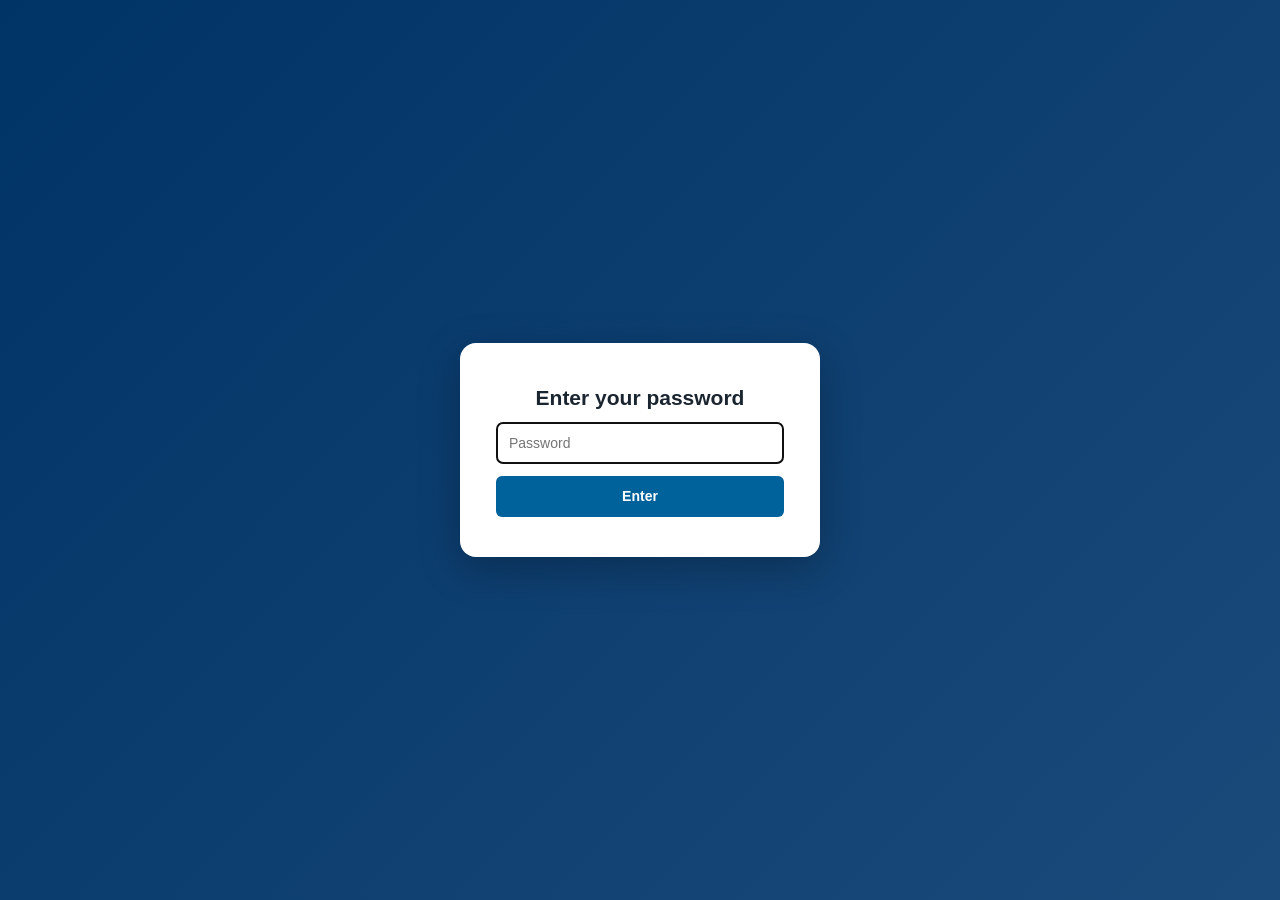
==== commit 1617b2c2: "Add files via upload Removed decimal measurements and restricted to milliseconds, removed pacing rhy" ====
--- a/EKG-Rhythm-Trainer.html
+++ b/EKG-Rhythm-Trainer.html
@@ -110,9 +110,46 @@
   .sys{grid-template-columns:1fr}
   header{gap:10px}
 }
+
+  /* ---- Access gate (same methodology as EMR-Sim.html) ---- */
+  #rhythmGate{
+    position:fixed;inset:0;z-index:9999;
+    background:linear-gradient(135deg,#003366 0%,#1a4a7a 100%);
+    display:flex;align-items:center;justify-content:center;
+    font-family:-apple-system,BlinkMacSystemFont,'Segoe UI','Helvetica Neue',sans-serif;
+    padding:20px;box-sizing:border-box;
+  }
+  #rhythmGate .gate-box{
+    background:#fff;border-radius:16px;padding:40px 36px;
+    box-shadow:0 12px 40px rgba(0,0,0,0.25);
+    max-width:360px;width:100%;text-align:center;box-sizing:border-box;
+  }
+  #rhythmGate h2{margin:0 0 8px;font-size:1.4em;color:#1a2530;font-weight:700;letter-spacing:normal;text-transform:none;}
+  #rhythmGate input[type="password"]{
+    width:100%;padding:10px 12px;font-size:14px;border:1px solid #9fabb5;
+    border-radius:6px;margin:0 0 12px;box-sizing:border-box;background:#fff;color:#1a2530;
+    font-family:inherit;display:block;
+  }
+  #rhythmGate button{
+    width:100%;padding:10px;font-size:14px;font-weight:600;color:#fff;
+    background:#00629b;border:none;border-radius:6px;cursor:pointer;font-family:inherit;display:block;
+  }
+  #rhythmGate button:hover{background:#003865;}
+  #rhythmGate .gate-error{color:#c8102e;font-size:12.5px;margin:10px 0 0;display:none;}
 </style>
 </head>
 <body>
+<div id="rhythmGate">
+  <div class="gate-box">
+    <h2>Enter your password</h2>
+    <input type="password" id="rhythmGatePassword" placeholder="Password" autocomplete="off">
+    <button type="button" id="rhythmGateSubmit">Enter</button>
+    <p class="gate-error" id="rhythmGateError">Incorrect password. Try again.</p>
+  </div>
+</div>
+
+<div id="appMain" style="display:none;">
+
 <header>
   <h1>EKG <span>Rhythm Trainer</span></h1>
   <div class="seg" id="tabSeg"><button data-tab="study" class="on">Study</button><button data-tab="quiz">Quiz</button></div>
@@ -140,7 +177,7 @@
         <button class="btn toggle hidden" id="sFreeze">Freeze</button>
       </div>
       <div id="sView"></div>
-      <div class="legend">Lead II · 25 mm/s · 10 mm/mV · 1 small box = 0.04 s / 0.1 mV · 1 large box = 0.20 s / 0.5 mV · tick marks at top = 1 s (tall tick every 3 s) · strip = 6 s</div>
+      <div class="legend">Lead II · 25 mm/s · 10 mm/mV · 1 small box = 40 ms / 0.1 mV · 1 large box = 200 ms / 0.5 mV · tick marks at top = 1 s (tall tick every 3 s) · strip = 6 s</div>
       <table class="crit" id="sCrit"></table>
     </div>
   </section>
@@ -211,6 +248,8 @@
 </main>
 <footer>Educational simulation for rhythm-recognition practice. Waveforms are computer-generated from physiologic timing rules, not patient recordings, and are not intended for clinical decision-making.</footer>
 
+</div><!-- /appMain -->
+
 <script>
 'use strict';
 /* =====================================================================
@@ -270,10 +309,6 @@
   const R=r.u(0.8,1.2)*sc;
   return {id:'A', c:[[-0.025,0.007,-0.06*sc],[0,0.011,R],[0.04,0.02,-0.38*R]], on:-0.04, off:0.098, T:{type:'qt', s:0.05, a:r.u(-0.1,0.12)}};
 }
-function morphPacedV(r, sc){
-  const A=r.u(1.0,1.5)*sc;
-  return {id:'PV', paced:true, c:[[0.022,0.009,0.12*sc],[0.075,0.03,-A],[0.14,0.025,0.15*A]], on:0.008, off:0.17, T:{type:'fixed', off:0.37, s:0.07, a:r.u(0.3,0.45)*sc}};
-}
 function pShapeNormal(a, r){
   return r.chance(0.3) ? {c:[[-0.012,0.018,a*0.72],[0.014,0.017,a*0.66]], txt:'P'} : {c:[[0,0.022,a]], txt:'P'};
 }
@@ -297,9 +332,9 @@
 class Strip{
   constructor(rng, t0, t1){
     this.rng=rng; this.t0=t0; this.t1=t1;
-    this.ev=[]; this.cont=[]; this.beats=[]; this.ps=[]; this.spikes=[]; this.notes=[]; this.fLabels=[];
+    this.ev=[]; this.cont=[]; this.beats=[]; this.ps=[]; this.notes=[]; this.fLabels=[];
     this.caption=''; this.ans={}; this.rateOverride=null; this.qrsOverride=null;
-    this.sc=rng.u(0.8,1.25); this.pAmp=rng.u(0.1,0.2); this.tAmp=rng.u(0.2,0.38); this.spikeAmp=rng.u(0.8,1.6);
+    this.sc=rng.u(0.8,1.25); this.pAmp=rng.u(0.1,0.2); this.tAmp=rng.u(0.2,0.38);
     this.qrsN=morphNormal(rng,this.sc); this.pN=pShapeNormal(this.pAmp,rng);
   }
   comps(t, list){ for(const k of list) if(k[2]!==0) this.ev.push({c:t+k[0], s:k[1], a:k[2]}); }
@@ -309,7 +344,7 @@
   }
   QRS(t, m, o={}){
     m = m || this.qrsN; this.comps(t, m.c);
-    const b={t, on:t+m.on, off:t+m.off, dur:m.off-m.on, paced:!!m.paced, label:o.label||'', morphId:m.id};
+    const b={t, on:t+m.on, off:t+m.off, dur:m.off-m.on, label:o.label||'', morphId:m.id};
     if(o.pOn!=null) b.pr = b.on - o.pOn;
     if(o.T!==false && m.T){
       const rr=o.rr||1, s=m.T.s, a=(m.T.a!=null?m.T.a:this.tAmp);
@@ -327,7 +362,6 @@
     this.P(pt, o.pShape, {lab:o.pLab});
     return this.QRS(pt-0.05+pr-m.on, m, {rr:o.rr, pOn:pt-0.05, label:o.label});
   }
-  spike(t, ch){ this.ev.push({c:t, s:0.0011, a:this.spikeAmp}); this.spikes.push({t, ch}); }
   note(t, txt){ this.notes.push({t, txt}); }
 }
 
@@ -371,6 +405,23 @@
   }
   return pr;
 }
+// Strictly repeating PVC pattern (n = beats per group: 2 bigeminy, 3 trigeminy, 4 quadrigeminy).
+// Each group = (n-1) conducted sinus beats + 1 PVC at a fixed coupling interval; the sinus P wave that falls
+// under the PVC is blocked, so every pause after a PVC is fully compensatory. The pattern is already running
+// at the first visible beat, and its phase is chosen so at least two PVCs always appear on the 6-second strip.
+function ectopicPattern(S, rate, n){
+  const r=S.rng, RR=60/rate, G=n*RR, pr=r.u(0.13,0.19), cf=r.u(0.58,0.68), mV=morphWide(r,S.sc,{id:'V1'});
+  const d=(n-2)*RR + (pr-0.05-S.qrsN.on) + cf*RR;      // group start -> PVC
+  const a=r.u(0.5, Math.max(0.6, 5.6-G));              // time of the first visible PVC
+  let T=a-d; while(T>S.t0) T-=G;                        // start the pattern before the strip begins
+  while(T<S.t1){
+    let last=null;
+    for(let i=0;i<n-1;i++) last=S.conduct(T+i*RR+r.u(-0.006,0.006), pr, null, {rr:RR});
+    S.QRS(last.t+cf*RR+r.u(-0.003,0.003), mV, {rr:RR, label:PVC_LABEL});
+    S.P(T+(n-1)*RR, null, {lab:false});                 // blocked sinus P under the PVC
+    T+=G;
+  }
+}
 function dissocP(S, arate, amp){
   const r=S.rng, PP=60/arate, shape=amp?{c:[[0,0.022,amp]],txt:'P'}:S.pN;
   let t=S.t0+r.u(0,PP);
@@ -426,17 +477,6 @@
   S.caption='Chaotic waveform — no identifiable P, QRS, or T';
 }
 function prAns(pr){ return pr>0.205 ? ['long'] : ['normal']; }
-// Underlying atrial activity for ventricular-paced rhythms
-function pacedUnderlying(S){
-  const v=S.rng.pick(['none','none','dissoc','af']);
-  if(v==='dissoc'){ dissocP(S, S.rng.u(65,95)); S.ans.p=['more','normal']; S.ans.pr=['dissoc','na']; }
-  else if(v==='af'){ fibWaves(S,false); S.ans.p=['fib','absent']; }
-}
-// Bursts of muscle noise used for oversensing
-function noiseBurst(S, a, b, amp){
-  const n=makeNoise(S.rng,0.006,a,b);
-  S.cont.push(t=>(t>=a&&t<=b)?amp*n(t)*Math.sin(Math.PI*(t-a)/(b-a)):0);
-}
 
 /* =====================================================================
    RHYTHM BANK
@@ -449,37 +489,29 @@
 {id:'nsr', g:'Sinus', name:'Normal sinus rhythm', rate:[60,100],
  gen:(S,rt)=>{ sinusRun(S,rt); },
  ans:{reg:['reg'],p:['normal'],pr:['normal']},
- crit:{rate:'60–100/min',rhythm:'Regular',p:'Upright, uniform; one before every QRS',pr:'0.12–0.20 s, constant',qrs:'< 0.12 s',key:'Every interval normal; every P wave conducts'}},
+ crit:{rate:'60–100/min',rhythm:'Regular',p:'Upright, uniform; one before every QRS',pr:'120–200 ms, constant',qrs:'< 120 ms',key:'Every interval normal; every P wave conducts'}},
 {id:'sbrady', g:'Sinus', name:'Sinus bradycardia', rate:[35,59],
  gen:(S,rt)=>{ sinusRun(S,rt); },
  ans:{reg:['reg'],p:['normal'],pr:['normal']},
- crit:{rate:'< 60/min',rhythm:'Regular',p:'Upright, uniform; one before every QRS',pr:'0.12–0.20 s, constant',qrs:'< 0.12 s',key:'Normal sinus mechanism at a rate below 60'}},
+ crit:{rate:'< 60/min',rhythm:'Regular',p:'Upright, uniform; one before every QRS',pr:'120–200 ms, constant',qrs:'< 120 ms',key:'Normal sinus mechanism at a rate below 60'}},
 {id:'stach', g:'Sinus', name:'Sinus tachycardia', rate:[101,160],
  gen:(S,rt)=>{ sinusRun(S,rt,{pr:S.rng.u(0.12,0.16)}); },
  ans:{reg:['reg'],p:['normal'],pr:['normal']},
- crit:{rate:'101–160/min',rhythm:'Regular',p:'Upright, uniform; may merge with the preceding T wave at faster rates',pr:'0.12–0.20 s (often near the short end)',qrs:'< 0.12 s',key:'Sinus P waves still identifiable before each QRS'}},
+ crit:{rate:'101–160/min',rhythm:'Regular',p:'Upright, uniform; may merge with the preceding T wave at faster rates',pr:'120–200 ms (often near the short end)',qrs:'< 120 ms',key:'Sinus P waves still identifiable before each QRS'}},
 {id:'sarr', g:'Sinus', name:'Sinus arrhythmia', rate:[55,95],
  gen:(S,rt)=>{ const A=S.rng.u(0.18,0.28),Tr=S.rng.u(3,5),ph=S.rng.u(0,6.28); sinusRun(S,rt,{rrFn:(t,RR)=>RR*(1+A*Math.sin(2*Math.PI*t/Tr+ph))}); S.caption='R–R gradually shortens and lengthens (phasic)'; },
  ans:{reg:['irr','pat'],p:['normal'],pr:['normal']},
- crit:{rate:'Usually 60–100/min',rhythm:'Irregular in a gradual, cyclic (phasic) pattern',p:'Upright, identical shape throughout',pr:'0.12–0.20 s, constant',qrs:'< 0.12 s',key:'Rate gradually speeds up and slows down; P-wave shape never changes'}},
-{id:'sarrest', g:'Sinus', name:'Sinus pause / sinus arrest', rate:[60,95],
- gen:(S,rt)=>{ sinusEctopy(S,rt,4,7,(S,c)=>{ let m=S.rng.u(2.25,2.7); if(c.RR*m<1.7) m+=1; const prevP=c.tP-c.RR; S.note(c.last.t+c.RR*m/2,'pause'); return {nextP:prevP+c.RR*m}; }); S.caption='Pause is NOT a multiple of the P–P interval'; },
- ans:{reg:['int'],p:['normal'],pr:['normal']},
- crit:{rate:'Underlying sinus rate',rhythm:'Regular, interrupted by a pause',p:'Normal; absent during the pause',pr:'0.12–0.20 s, constant',qrs:'< 0.12 s',key:'Sinus node fails to fire; the pause is not an exact multiple of the P–P interval'}},
-{id:'saexit', g:'Sinus', name:'Sinoatrial (SA) exit block', rate:[60,95],
- gen:(S,rt)=>{ sinusEctopy(S,rt,4,7,(S,c)=>{ S.note(c.last.t+c.RR,'dropped P–QRS–T'); return {nextP:c.tP+c.RR}; }); S.caption='Pause = exactly 2 × the P–P interval'; },
- ans:{reg:['int'],p:['normal'],pr:['normal']},
- crit:{rate:'Underlying sinus rate',rhythm:'Regular, interrupted by a pause',p:'Normal; an entire P–QRS–T is missing',pr:'0.12–0.20 s, constant',qrs:'< 0.12 s',key:'Pause is an exact multiple of the P–P interval (sinus fires, impulse is blocked)'}},
+ crit:{rate:'Usually 60–100/min',rhythm:'Irregular in a gradual, cyclic (phasic) pattern',p:'Upright, identical shape throughout',pr:'120–200 ms, constant',qrs:'< 120 ms',key:'Rate gradually speeds up and slows down; P-wave shape never changes'}},
 
 /* ---------- ATRIAL ---------- */
 {id:'pac', g:'Atrial', name:'Sinus rhythm with PACs', rate:[60,100],
  gen:(S,rt)=>{ const pE=pEctopic(S.rng); sinusEctopy(S,rt,3,6,(S,c)=>{ const r=S.rng; let pp=c.last.tPeak+r.u(0.04,0.16); pp=Math.min(pp,c.tP-0.2); pp=Math.max(pp,c.last.t+0.25); const b=S.conduct(pp,r.u(0.12,0.18),null,{rr:pp-c.last.t+0.1,pShape:pE,label:'PAC'}); return {nextP:pp+c.RR*r.u(1.0,1.06),last:b}; }); },
  ans:{reg:['int'],p:['premature'],pr:['normal']},
- crit:{rate:'Underlying rate (usually 60–100)',rhythm:'Regular, interrupted by early beats',p:'Premature P′ with a different shape (may distort the preceding T)',pr:'Normal; the PAC’s PR may differ slightly',qrs:'< 0.12 s',key:'Early P′–QRS followed by a non-compensatory pause'}},
+ crit:{rate:'Underlying rate (usually 60–100)',rhythm:'Regular, interrupted by early beats',p:'Premature P′ with a different shape (may distort the preceding T)',pr:'Normal; the PAC’s PR may differ slightly',qrs:'< 120 ms',key:'Early P′–QRS followed by a non-compensatory pause'}},
 {id:'pacb', g:'Atrial', name:'Blocked (non-conducted) PAC', rate:[60,95],
  gen:(S,rt)=>{ const pE=pEctopic(S.rng); sinusEctopy(S,rt,3,6,(S,c)=>{ const r=S.rng; const pp=c.last.tPeak+r.u(-0.02,0.05); S.P(pp,pE); S.note(pp,'non-conducted'); return {nextP:pp+c.RR*r.u(1.05,1.12)}; }); S.caption='Look at the T wave before each pause'; },
  ans:{reg:['int'],p:['premature','more'],pr:['normal']},
- crit:{rate:'Underlying sinus rate',rhythm:'Regular, interrupted by a pause',p:'Premature P′ buried in/deforming the preceding T wave, not followed by a QRS',pr:'Normal for conducted beats',qrs:'< 0.12 s',key:'Most common cause of an unexpected pause — compare the T waves'}},
+ crit:{rate:'Underlying sinus rate',rhythm:'Regular, interrupted by a pause',p:'Premature P′ buried in/deforming the preceding T wave, not followed by a QRS',pr:'Normal for conducted beats',qrs:'< 120 ms',key:'Most common cause of an unexpected pause — compare the T waves'}},
 {id:'paca', g:'Atrial', name:'PAC with aberrant conduction', rate:[60,100],
  gen:(S,rt)=>{ const pE=pEctopic(S.rng), mA=morphAberrant(S.rng,S.sc); sinusEctopy(S,rt,3,6,(S,c)=>{ const r=S.rng; let pp=c.last.tPeak+r.u(0.02,0.1); pp=Math.min(pp,c.tP-0.18); const b=S.conduct(pp,r.u(0.12,0.18),mA,{rr:0.6,pShape:pE,label:'Aberrant PAC'}); return {nextP:pp+c.RR*r.u(1.0,1.06),last:b}; }); },
  ans:{reg:['int'],p:['premature'],pr:['normal']},
@@ -487,71 +519,71 @@
 {id:'wap', g:'Atrial', name:'Wandering atrial pacemaker', rate:[60,100],
  gen:(S,rt)=>{ const r=S.rng,RR=60/rt,shapes=[S.pN,...pDistinct(r,3)],prs=shapes.map((_,i)=>i===0?r.u(0.15,0.19):r.u(0.12,0.16)); let t=S.t0+r.u(0,RR),idx=0,cnt=r.i(1,2),prev=RR; while(t<S.t1){ S.conduct(t,prs[idx],null,{rr:prev,pShape:shapes[idx]}); const rr=RR*r.u(0.9,1.12); t+=rr; prev=rr; if(--cnt<=0){idx=(idx+1)%shapes.length;cnt=r.i(1,2);} } },
  ans:{reg:['irr','int'],p:['multi'],pr:['variable','normal']},
- crit:{rate:'< 100/min',rhythm:'Slightly irregular',p:'At least 3 different P-wave shapes',pr:'Varies with the P-wave site',qrs:'< 0.12 s',key:'Same picture as MAT, but rate under 100'}},
+ crit:{rate:'< 100/min',rhythm:'Slightly irregular',p:'At least 3 different P-wave shapes',pr:'Varies with the P-wave site',qrs:'< 120 ms',key:'Same picture as MAT, but rate under 100'}},
 {id:'mat', g:'Atrial', name:'Multifocal atrial tachycardia', rate:[105,150],
  gen:(S,rt)=>{ const r=S.rng,RR=60/rt,shapes=[S.pN,...pDistinct(r,3)]; let t=S.t0+r.u(0,RR),prev=RR,last=-1; while(t<S.t1){ let k; do{k=r.i(0,shapes.length-1);}while(k===last); last=k; S.conduct(t,r.u(0.1,0.21),null,{rr:prev,pShape:shapes[k]}); const rr=RR*r.u(0.75,1.25); t+=rr; prev=rr; } },
  ans:{reg:['irr'],p:['multi'],pr:['variable']},
- crit:{rate:'> 100/min',rhythm:'Irregularly irregular',p:'At least 3 different P-wave shapes',pr:'Varies',qrs:'< 0.12 s',key:'Distinct P waves (≥3 shapes) separate MAT from atrial fibrillation'}},
+ crit:{rate:'> 100/min',rhythm:'Irregularly irregular',p:'At least 3 different P-wave shapes',pr:'Varies',qrs:'< 120 ms',key:'Distinct P waves (≥3 shapes) separate MAT from atrial fibrillation'}},
 {id:'atach', g:'Atrial', name:'Atrial tachycardia', rate:[140,220],
  gen:(S,rt)=>{ const pE=pEctopic(S.rng,S.rng.u(0.12,0.17)); const r=S.rng,RR=60/rt,pr=r.u(0.12,0.16); let t=S.t0+r.u(0,RR); while(t<S.t1){ S.conduct(t,pr,null,{rr:RR,pShape:pE}); t+=RR*(1+r.u(-0.006,0.006)); } },
  ans:{reg:['reg'],p:['abnormal'],pr:['normal','short']},
- crit:{rate:'Usually 150–250/min',rhythm:'Regular',p:'Uniform but abnormal (ectopic) P′ — may sit on the preceding T',pr:'Normal or short',qrs:'< 0.12 s',key:'Ectopic P′ visible before each QRS'}},
+ crit:{rate:'Usually 150–250/min',rhythm:'Regular',p:'Uniform but abnormal (ectopic) P′ — may sit on the preceding T',pr:'Normal or short',qrs:'< 120 ms',key:'Ectopic P′ visible before each QRS'}},
 {id:'svt', g:'Atrial', name:'Supraventricular tachycardia (SVT)', rate:[150,240],
  gen:(S,rt)=>{ const r=S.rng,RR=60/rt,retro=r.chance(0.3); let t=S.t0+r.u(0,RR); while(t<S.t1){ S.QRS(t,S.qrsN,{rr:RR}); if(retro) S.P(t+0.075,pRetro(0.06)); t+=RR; } S.caption='No visible P waves before the QRS'; },
  ans:{reg:['reg'],p:['absent'],pr:['na']},
- crit:{rate:'150–250/min',rhythm:'Regular (very)',p:'Not visible — hidden in the QRS or just after it',pr:'Not measurable',qrs:'< 0.12 s',key:'Regular narrow-complex tachycardia with no visible P waves'}},
+ crit:{rate:'150–250/min',rhythm:'Regular (very)',p:'Not visible — hidden in the QRS or just after it',pr:'Not measurable',qrs:'< 120 ms',key:'Regular narrow-complex tachycardia with no visible P waves'}},
 {id:'afc', g:'Atrial', name:'Atrial fibrillation (controlled rate)', rate:[60,100],
  gen:(S,rt)=>afib(S,rt),
  ans:{reg:['irr'],p:['fib'],pr:['na']},
- crit:{rate:'Ventricular 60–100/min',rhythm:'Irregularly irregular',p:'None — fibrillatory baseline (coarse or fine f waves)',pr:'None',qrs:'< 0.12 s',key:'Irregularly irregular with no discernible P waves'}},
+ crit:{rate:'Ventricular 60–100/min',rhythm:'Irregularly irregular',p:'None — fibrillatory baseline (coarse or fine f waves)',pr:'None',qrs:'< 120 ms',key:'Irregularly irregular with no discernible P waves'}},
 {id:'afr', g:'Atrial', name:'Atrial fibrillation with RVR', rate:[110,170],
  gen:(S,rt)=>afib(S,rt),
  ans:{reg:['irr'],p:['fib'],pr:['na']},
- crit:{rate:'Ventricular > 100/min',rhythm:'Irregularly irregular',p:'None — fibrillatory baseline',pr:'None',qrs:'< 0.12 s',key:'Rapid ventricular response; irregularity persists even at fast rates'}},
+ crit:{rate:'Ventricular > 100/min',rhythm:'Irregularly irregular',p:'None — fibrillatory baseline',pr:'None',qrs:'< 120 ms',key:'Rapid ventricular response; irregularity persists even at fast rates'}},
 {id:'afs', g:'Atrial', name:'Atrial fibrillation (slow ventricular response)', rate:[38,58],
  gen:(S,rt)=>afib(S,rt),
  ans:{reg:['irr'],p:['fib'],pr:['na']},
- crit:{rate:'Ventricular < 60/min',rhythm:'Irregularly irregular',p:'None — fibrillatory baseline',pr:'None',qrs:'< 0.12 s',key:'Long, unequal R–R intervals over a fibrillatory baseline'}},
+ crit:{rate:'Ventricular < 60/min',rhythm:'Irregularly irregular',p:'None — fibrillatory baseline',pr:'None',qrs:'< 120 ms',key:'Long, unequal R–R intervals over a fibrillatory baseline'}},
 {id:'afl2', g:'Atrial', name:'Atrial flutter with 2:1 block', rate:[125,170],
  gen:(S,rt)=>flutter(S,rt,2),
  ans:{reg:['reg'],p:['flutter','more'],pr:['na']},
- crit:{rate:'Atrial 250–350; ventricular ≈ 150/min',rhythm:'Regular',p:'Sawtooth F waves; every other one hides in the QRS or T',pr:'Not measured',qrs:'< 0.12 s',key:'Regular narrow tachycardia near 150 — look for hidden F waves'}},
+ crit:{rate:'Atrial 250–350; ventricular ≈ 150/min',rhythm:'Regular',p:'Sawtooth F waves; every other one hides in the QRS or T',pr:'Not measured',qrs:'< 120 ms',key:'Regular narrow tachycardia near 150 — look for hidden F waves'}},
 {id:'afl3', g:'Atrial', name:'Atrial flutter with 3:1 block', rate:[85,115],
  gen:(S,rt)=>flutter(S,rt,3),
  ans:{reg:['reg'],p:['flutter','more'],pr:['na']},
- crit:{rate:'Atrial 250–350; ventricular ≈ 100/min',rhythm:'Regular',p:'Sawtooth F waves, 3 per QRS',pr:'Not measured',qrs:'< 0.12 s',key:'Three F waves for every QRS'}},
+ crit:{rate:'Atrial 250–350; ventricular ≈ 100/min',rhythm:'Regular',p:'Sawtooth F waves, 3 per QRS',pr:'Not measured',qrs:'< 120 ms',key:'Three F waves for every QRS'}},
 {id:'afl4', g:'Atrial', name:'Atrial flutter with 4:1 block', rate:[63,87],
  gen:(S,rt)=>flutter(S,rt,4),
  ans:{reg:['reg'],p:['flutter','more'],pr:['na']},
- crit:{rate:'Atrial 250–350; ventricular ≈ 75/min',rhythm:'Regular',p:'Sawtooth F waves, 4 per QRS',pr:'Not measured',qrs:'< 0.12 s',key:'Classic sawtooth baseline between QRS complexes'}},
+ crit:{rate:'Atrial 250–350; ventricular ≈ 75/min',rhythm:'Regular',p:'Sawtooth F waves, 4 per QRS',pr:'Not measured',qrs:'< 120 ms',key:'Classic sawtooth baseline between QRS complexes'}},
 {id:'aflv', g:'Atrial', name:'Atrial flutter with variable block', rate:[75,125],
  gen:(S,rt)=>flutter(S,rt,'var'),
  ans:{reg:['irr','pat'],p:['flutter','more'],pr:['na']},
- crit:{rate:'Atrial 250–350; ventricular varies',rhythm:'Irregular (R–R are multiples of the F–F interval)',p:'Sawtooth F waves',pr:'Not measured',qrs:'< 0.12 s',key:'Irregular rhythm with flutter waves — not atrial fibrillation'}},
+ crit:{rate:'Atrial 250–350; ventricular varies',rhythm:'Irregular (R–R are multiples of the F–F interval)',p:'Sawtooth F waves',pr:'Not measured',qrs:'< 120 ms',key:'Irregular rhythm with flutter waves — not atrial fibrillation'}},
 
 /* ---------- JUNCTIONAL ---------- */
 {id:'pjc', g:'Junctional', name:'Sinus rhythm with PJCs', rate:[60,100],
  gen:(S,rt)=>{ const v=S.rng.pick(['none','before','after']), pR=pRetro(S.rng.u(0.07,0.11)); sinusEctopy(S,rt,3,6,(S,c)=>{ const r=S.rng, q=c.last.t+c.RR*r.u(0.5,0.62); let b; if(v==='before') b=S.conduct(q+S.qrsN.on+0.05-0.08,0.08,null,{rr:0.7,pShape:pR,label:'PJC'}); else { b=S.QRS(q,S.qrsN,{rr:0.7,label:'PJC'}); if(v==='after') S.P(q+0.1,pR); } return {nextP:q-c.pr+c.RR*r.u(1.02,1.1),last:b}; }); },
  ans:{reg:['int'],p:['normal','absent'],pr:['normal']},
- crit:{rate:'Underlying rate',rhythm:'Regular, interrupted by early beats',p:'Early beat has no P, an inverted P′ just before (PR < 0.12 s), or P′ just after the QRS',pr:'Normal for sinus beats',qrs:'< 0.12 s',key:'Early narrow beat without a normal upright P wave'}},
+ crit:{rate:'Underlying rate',rhythm:'Regular, interrupted by early beats',p:'Early beat has no P, an inverted P′ just before (PR < 120 ms), or P′ just after the QRS',pr:'Normal for sinus beats',qrs:'< 120 ms',key:'Early narrow beat without a normal upright P wave'}},
 {id:'jesc', g:'Junctional', name:'Junctional escape rhythm', rate:[40,60],
  gen:(S,rt)=>junctionalRun(S,rt),
  ans:{reg:['reg'],p:['absent'],pr:['na']},
- crit:{rate:'40–60/min',rhythm:'Regular',p:'Absent, or inverted just before / after the QRS',pr:'< 0.12 s if a P′ precedes the QRS',qrs:'< 0.12 s',key:'Narrow, regular, 40–60, without upright P waves'}},
+ crit:{rate:'40–60/min',rhythm:'Regular',p:'Absent, or inverted just before / after the QRS',pr:'< 120 ms if a P′ precedes the QRS',qrs:'< 120 ms',key:'Narrow, regular, 40–60, without upright P waves'}},
 {id:'ajr', g:'Junctional', name:'Accelerated junctional rhythm', rate:[61,100],
  gen:(S,rt)=>junctionalRun(S,rt),
  ans:{reg:['reg'],p:['absent'],pr:['na']},
- crit:{rate:'61–100/min',rhythm:'Regular',p:'Absent, or inverted just before / after the QRS',pr:'< 0.12 s if a P′ precedes the QRS',qrs:'< 0.12 s',key:'Junctional mechanism faster than the intrinsic 40–60'}},
+ crit:{rate:'61–100/min',rhythm:'Regular',p:'Absent, or inverted just before / after the QRS',pr:'< 120 ms if a P′ precedes the QRS',qrs:'< 120 ms',key:'Junctional mechanism faster than the intrinsic 40–60'}},
 {id:'jtach', g:'Junctional', name:'Junctional tachycardia', rate:[101,160],
  gen:(S,rt)=>junctionalRun(S,rt),
  ans:{reg:['reg'],p:['absent'],pr:['na']},
- crit:{rate:'> 100/min',rhythm:'Regular',p:'Absent, or inverted just before / after the QRS',pr:'< 0.12 s if a P′ precedes the QRS',qrs:'< 0.12 s',key:'Narrow tachycardia with inverted or absent P waves'}},
+ crit:{rate:'> 100/min',rhythm:'Regular',p:'Absent, or inverted just before / after the QRS',pr:'< 120 ms if a P′ precedes the QRS',qrs:'< 120 ms',key:'Narrow tachycardia with inverted or absent P waves'}},
 
 /* ---------- VENTRICULAR ---------- */
 {id:'pvc', g:'Ventricular', name:'Sinus rhythm with unifocal PVCs', rate:[60,100],
  gen:(S,rt)=>{ const mV=morphWide(S.rng,S.sc,{id:'V1'}); sinusEctopy(S,rt,3,7,(S,c)=>{ const q=c.last.t+c.RR*S.rng.u(0.5,0.68); const b=S.QRS(q,mV,{rr:c.RR,label:PVC_LABEL}); S.P(c.tP,null,{lab:false}); return {nextP:c.tP+c.RR,last:b}; }); },
  ans:{reg:['int'],p:['normal'],pr:['normal']},
- crit:{rate:'Underlying rate',rhythm:'Regular, interrupted by early beats',p:'None before the PVC (sinus P is hidden)',pr:'Normal for sinus beats',qrs:'PVC ≥ 0.12 s, bizarre, T opposite the QRS',key:'All PVCs look alike; full compensatory pause'}},
+ crit:{rate:'Underlying rate',rhythm:'Regular, interrupted by early beats',p:'None before the PVC (sinus P is hidden)',pr:'Normal for sinus beats',qrs:'PVC ≥ 120 ms, bizarre, T opposite the QRS',key:'All PVCs look alike; full compensatory pause'}},
 {id:'pvcm', g:'Ventricular', name:'Sinus rhythm with multifocal PVCs', rate:[60,100],
  gen:(S,rt)=>{ const ms=[morphWide(S.rng,S.sc,{id:'V1',sign:1}),morphWide(S.rng,S.sc,{id:'V2',sign:-1,w:S.rng.u(0.15,0.2)})]; let k=0; sinusEctopy(S,rt,2,4,(S,c)=>{ const q=c.last.t+c.RR*S.rng.u(0.5,0.68); const b=S.QRS(q,ms[k],{rr:c.RR,label:PVC_LABEL}); k=1-k; S.P(c.tP,null,{lab:false}); return {nextP:c.tP+c.RR,last:b}; }); },
  ans:{reg:['int'],p:['normal'],pr:['normal']},
@@ -569,29 +601,29 @@
  ans:{reg:['int'],p:['normal'],pr:['normal']},
  crit:{rate:'Underlying rate; run is > 100/min',rhythm:'Regular, interrupted by a run of early beats',p:'None before the PVCs',pr:'Normal for sinus beats',qrs:'Three consecutive wide PVCs',key:'Three or more PVCs in a row = a run of (nonsustained) VT'}},
 {id:'bigem', g:'Ventricular', name:'Ventricular bigeminy', rate:[60,95],
- gen:(S,rt)=>{ const mV=morphWide(S.rng,S.sc,{id:'V1'}); sinusEctopy(S,rt,1,1,(S,c)=>{ const q=c.last.t+c.RR*S.rng.u(0.52,0.66); const b=S.QRS(q,mV,{rr:c.RR,label:PVC_LABEL}); S.P(c.tP,null,{lab:false}); return {nextP:c.tP+c.RR,last:b}; }); },
+ gen:(S,rt)=>ectopicPattern(S,rt,2),
  ans:{reg:['pat','int'],p:['normal'],pr:['normal']},
- crit:{rate:'Underlying rate',rhythm:'Regularly irregular (repeating pairs)',p:'Normal for sinus beats',pr:'Normal for sinus beats',qrs:'Every other beat is a wide PVC',key:'Sinus, PVC, sinus, PVC…'}},
+ crit:{rate:'Underlying rate',rhythm:'Regularly irregular (repeating pairs)',p:'Normal for sinus beats',pr:'Normal for sinus beats',qrs:'Every other beat is a wide PVC',key:'Sinus, PVC, sinus, PVC… (every PVC follows its sinus beat at the same coupling interval)'}},
 {id:'trigem', g:'Ventricular', name:'Ventricular trigeminy', rate:[60,100],
- gen:(S,rt)=>{ const mV=morphWide(S.rng,S.sc,{id:'V1'}); sinusEctopy(S,rt,2,2,(S,c)=>{ const q=c.last.t+c.RR*S.rng.u(0.52,0.66); const b=S.QRS(q,mV,{rr:c.RR,label:PVC_LABEL}); S.P(c.tP,null,{lab:false}); return {nextP:c.tP+c.RR,last:b}; }); },
+ gen:(S,rt)=>ectopicPattern(S,rt,3),
  ans:{reg:['pat','int'],p:['normal'],pr:['normal']},
- crit:{rate:'Underlying rate',rhythm:'Regularly irregular (repeating groups of 3)',p:'Normal for sinus beats',pr:'Normal for sinus beats',qrs:'Every third beat is a wide PVC',key:'Sinus, sinus, PVC…'}},
-{id:'quadri', g:'Ventricular', name:'Ventricular quadrigeminy', rate:[60,100],
- gen:(S,rt)=>{ const mV=morphWide(S.rng,S.sc,{id:'V1'}); sinusEctopy(S,rt,3,3,(S,c)=>{ const q=c.last.t+c.RR*S.rng.u(0.52,0.66); const b=S.QRS(q,mV,{rr:c.RR,label:PVC_LABEL}); S.P(c.tP,null,{lab:false}); return {nextP:c.tP+c.RR,last:b}; }); },
+ crit:{rate:'Underlying rate',rhythm:'Regularly irregular (repeating groups of 3)',p:'Normal for sinus beats',pr:'Normal for sinus beats',qrs:'Every third beat is a wide PVC',key:'Sinus, sinus, PVC, sinus, sinus, PVC… (fixed coupling interval)'}},
+{id:'quadri', g:'Ventricular', name:'Ventricular quadrigeminy', rate:[70,100],
+ gen:(S,rt)=>ectopicPattern(S,rt,4),
  ans:{reg:['pat','int'],p:['normal'],pr:['normal']},
- crit:{rate:'Underlying rate',rhythm:'Regularly irregular (repeating groups of 4)',p:'Normal for sinus beats',pr:'Normal for sinus beats',qrs:'Every fourth beat is a wide PVC',key:'Sinus, sinus, sinus, PVC…'}},
+ crit:{rate:'Underlying rate',rhythm:'Regularly irregular (repeating groups of 4)',p:'Normal for sinus beats',pr:'Normal for sinus beats',qrs:'Every fourth beat is a wide PVC',key:'Sinus, sinus, sinus, PVC… (fixed coupling interval)'}},
 {id:'idio', g:'Ventricular', name:'Idioventricular rhythm', rate:[20,40],
  gen:(S,rt)=>{ ventRun(S,rt,morphWide(S.rng,S.sc,{w:S.rng.u(0.16,0.22),id:'E'}),0.025); },
  ans:{reg:['reg'],p:['absent','na'],pr:['na']},
- crit:{rate:'20–40/min',rhythm:'Regular (may be slightly irregular)',p:'Absent',pr:'None',qrs:'≥ 0.12 s, bizarre; T opposite the QRS',key:'Slow, wide ventricular escape rhythm'}},
+ crit:{rate:'20–40/min',rhythm:'Regular (may be slightly irregular)',p:'Absent',pr:'None',qrs:'≥ 120 ms, bizarre; T opposite the QRS',key:'Slow, wide ventricular escape rhythm'}},
 {id:'aivr', g:'Ventricular', name:'Accelerated idioventricular rhythm (AIVR)', rate:[41,100],
  gen:(S,rt)=>{ ventRun(S,rt,morphWide(S.rng,S.sc,{w:S.rng.u(0.15,0.2),id:'E'}),0.015); if(S.rng.chance(0.4)){ dissocP(S,Math.max(40,rt*S.rng.u(0.7,0.9)),S.pAmp*0.8); S.ans.p=['absent','normal','na']; S.ans.pr=['dissoc','na']; } },
  ans:{reg:['reg'],p:['absent','na'],pr:['na']},
- crit:{rate:'41–100/min',rhythm:'Regular',p:'Usually absent; may be dissociated',pr:'None',qrs:'≥ 0.12 s, bizarre',key:'Wide, regular — faster than idioventricular, slower than VT'}},
+ crit:{rate:'41–100/min',rhythm:'Regular',p:'Usually absent; may be dissociated',pr:'None',qrs:'≥ 120 ms, bizarre',key:'Wide, regular — faster than idioventricular, slower than VT'}},
 {id:'vt', g:'Ventricular', name:'Monomorphic ventricular tachycardia', rate:[140,220],
  gen:(S,rt)=>{ ventRun(S,rt,morphWide(S.rng,S.sc,{w:S.rng.u(0.14,0.18),id:'E'}),0.008); if(S.rng.chance(0.4)){ dissocP(S,S.rng.u(65,90),S.pAmp*0.8); S.ans.p=['absent','na','normal']; S.ans.pr=['na','dissoc']; } },
  ans:{reg:['reg'],p:['absent','na'],pr:['na']},
- crit:{rate:'> 100/min (usually 140–250)',rhythm:'Regular',p:'Usually not seen; if seen, dissociated from the QRS',pr:'None',qrs:'≥ 0.12 s, uniform shape',key:'Regular wide-complex tachycardia — VT until proven otherwise'}},
+ crit:{rate:'> 100/min (usually 140–250)',rhythm:'Regular',p:'Usually not seen; if seen, dissociated from the QRS',pr:'None',qrs:'≥ 120 ms, uniform shape',key:'Regular wide-complex tachycardia — VT until proven otherwise'}},
 {id:'tdp', g:'Ventricular', name:'Polymorphic VT (torsades de pointes)', rate:[190,260],
  gen:(S,rt)=>{ const r=S.rng,f=rt/60,P=r.u(1.6,2.6),A=r.u(0.9,1.3),ph=r.u(0,6.28),ph2=r.u(0,6.28); S.cont.push(t=>{ const env=Math.sin(Math.PI*t/P+ph); const w=Math.sin(2*Math.PI*f*t+ph2+0.25*Math.sin(t*1.3)); const sh=Math.sign(w)*Math.pow(Math.abs(w),0.6); return A*(0.88*env+0.12*Math.sin(0.7*t))*sh; }); S.rateOverride=rt; S.qrsOverride=['wide','none']; S.caption='QRS amplitude and polarity twist around the baseline'; },
  ans:{reg:['irr','none'],p:['na','absent'],pr:['na']},
@@ -617,15 +649,15 @@
 {id:'avb1', g:'AV Blocks', name:'First-degree AV block', rate:[50,95], rl:'Rate',
  gen:(S,rt)=>{ sinusRun(S,rt,{pr:S.rng.u(0.22,0.36)}); },
  ans:{reg:['reg'],p:['normal'],pr:['long']},
- crit:{rate:'Underlying rate',rhythm:'Regular',p:'Normal; one before every QRS',pr:'> 0.20 s, constant',qrs:'< 0.12 s',key:'Every P conducts, but the PR is prolonged'}},
+ crit:{rate:'Underlying rate',rhythm:'Regular',p:'Normal; one before every QRS',pr:'> 200 ms, constant',qrs:'< 120 ms',key:'Every P conducts, but the PR is prolonged'}},
 {id:'mob1', g:'AV Blocks', name:'Second-degree AV block, type I (Wenckebach)', rate:[60,100], rl:'Atrial rate',
  gen:(S,rt)=>{ const r=S.rng,PP=60/rt,pr0=r.u(0.16,0.24),inc0=r.u(0.08,0.14); let t=S.t0+r.u(0,PP),n=r.i(3,5),i=0,pr=pr0,inc=inc0; while(t<S.t1){ if(i<n-1){ S.conduct(t,pr,null,{rr:PP}); pr+=inc; inc*=0.55; } else { S.P(t); S.note(t,'non-conducted'); } i++; if(i>=n){ i=0; pr=pr0; inc=inc0; if(r.chance(0.3)) n=r.i(3,5); } t+=PP; } S.caption='PR lengthens progressively until a P wave is not conducted'; },
  ans:{reg:['pat','irr'],p:['more'],pr:['lengthen']},
- crit:{rate:'Atrial > ventricular',rhythm:'Regularly irregular (group beating)',p:'Regular; some P waves not followed by a QRS',pr:'Progressively lengthens until a QRS is dropped',qrs:'Usually < 0.12 s',key:'Longer, longer, longer, drop — then the cycle repeats'}},
+ crit:{rate:'Atrial > ventricular',rhythm:'Regularly irregular (group beating)',p:'Regular; some P waves not followed by a QRS',pr:'Progressively lengthens until a QRS is dropped',qrs:'Usually < 120 ms',key:'Longer, longer, longer, drop — then the cycle repeats'}},
 {id:'mob2', g:'AV Blocks', name:'Second-degree AV block, type II (Mobitz II)', rate:[60,100], rl:'Atrial rate',
  gen:(S,rt)=>{ const r=S.rng,PP=60/rt,pr=r.u(0.14,0.26),m=r.chance(0.4)?morphAberrant(r,S.sc):S.qrsN; let t=S.t0+r.u(0,PP),n=r.i(3,5),i=0; while(t<S.t1){ if(i<n-1) S.conduct(t,pr,m,{rr:PP}); else { S.P(t); S.note(t,'non-conducted'); } i++; if(i>=n){ i=0; if(r.chance(0.4)) n=r.i(3,5); } t+=PP; } S.ans.pr=prAns(pr); S.caption='Constant PR, then a sudden non-conducted P'; },
  ans:{reg:['pat','int'],p:['more'],pr:['normal']},
- crit:{rate:'Atrial > ventricular',rhythm:'Regular, interrupted by dropped beats',p:'Regular; some P waves not followed by a QRS',pr:'Constant (normal or prolonged) in conducted beats',qrs:'Often ≥ 0.12 s',key:'Dropped beats without any PR lengthening beforehand'}},
+ crit:{rate:'Atrial > ventricular',rhythm:'Regular, interrupted by dropped beats',p:'Regular; some P waves not followed by a QRS',pr:'Constant (normal or prolonged) in conducted beats',qrs:'Often ≥ 120 ms',key:'Dropped beats without any PR lengthening beforehand'}},
 {id:'avb21', g:'AV Blocks', name:'2:1 AV block', rate:[70,110], rl:'Atrial rate',
  gen:(S,rt)=>{ const r=S.rng,PP=60/rt,pr=r.u(0.14,0.26),m=r.chance(0.3)?morphAberrant(r,S.sc):S.qrsN; let t=S.t0+r.u(0,PP),i=r.i(0,1); while(t<S.t1){ if(i%2===0) S.conduct(t,pr,m,{rr:2*PP}); else S.P(t); i++; t+=PP; } S.ans.pr=prAns(pr); S.caption='Every other P wave is conducted'; },
  ans:{reg:['reg'],p:['more'],pr:['normal']},
@@ -637,63 +669,30 @@
 {id:'chbj', g:'AV Blocks', name:'Third-degree AV block (junctional escape)', dx:'chb', rate:[40,58], rl:'Ventricular rate',
  gen:(S,rt)=>{ ventRun(S,rt,S.qrsN,0.01); dissocP(S,S.rng.u(Math.max(68,rt*1.5),100)); S.caption='P waves and QRS complexes are independent (AV dissociation)'; },
  ans:{reg:['reg'],p:['more'],pr:['dissoc']},
- crit:{rate:'Atrial 60–100; ventricular 40–60',rhythm:'Atrial regular; ventricular regular',p:'Regular, more P waves than QRS complexes',pr:'No relationship — P waves march through',qrs:'< 0.12 s (junctional escape)',key:'Complete AV dissociation with a narrow escape rhythm'}},
+ crit:{rate:'Atrial 60–100; ventricular 40–60',rhythm:'Atrial regular; ventricular regular',p:'Regular, more P waves than QRS complexes',pr:'No relationship — P waves march through',qrs:'< 120 ms (junctional escape)',key:'Complete AV dissociation with a narrow escape rhythm'}},
 {id:'chbv', g:'AV Blocks', name:'Third-degree AV block (ventricular escape)', dx:'chb', rate:[22,40], rl:'Ventricular rate',
  gen:(S,rt)=>{ ventRun(S,rt,morphWide(S.rng,S.sc,{w:S.rng.u(0.16,0.2),id:'E'}),0.01); dissocP(S,S.rng.u(60,95)); S.caption='P waves and QRS complexes are independent (AV dissociation)'; },
  ans:{reg:['reg'],p:['more'],pr:['dissoc']},
- crit:{rate:'Atrial 60–100; ventricular 20–40',rhythm:'Atrial regular; ventricular regular',p:'Regular, more P waves than QRS complexes',pr:'No relationship — P waves march through',qrs:'≥ 0.12 s (ventricular escape)',key:'Complete AV dissociation with a wide, slow escape rhythm'}},
-
-/* ---------- PACED ---------- */
-{id:'pacea', g:'Paced', name:'Atrial paced rhythm', rate:[60,90], rl:'Pacing rate',
- gen:(S,rt)=>{ const r=S.rng,L=60/rt,pr=r.u(0.16,0.22),pP={c:[[0,0.024,r.u(0.08,0.13)]],txt:'P'}; let t=S.t0+r.u(0,L); while(t<S.t1){ S.spike(t,'A'); S.P(t+0.045,pP); S.QRS(t+pr-S.qrsN.on,S.qrsN,{rr:L,pOn:t}); t+=L; } S.ans.pr=prAns(pr); },
- ans:{reg:['reg'],p:['paced'],pr:['normal']},
- crit:{rate:'Programmed rate (often 60–80)',rhythm:'Regular',p:'Pacer spike followed by a P wave',pr:'Normal, constant (spike to QRS)',qrs:'< 0.12 s (normal conduction)',key:'Atrial spike before every P wave, then a normal QRS'}},
-{id:'pacev', g:'Paced', name:'Ventricular paced rhythm', rate:[60,90], rl:'Pacing rate',
- gen:(S,rt)=>{ const r=S.rng,L=60/rt,mP=morphPacedV(r,S.sc); let t=S.t0+r.u(0,L); while(t<S.t1){ S.spike(t,'V'); S.QRS(t,mP,{rr:L}); t+=L; } pacedUnderlying(S); },
- ans:{reg:['reg'],p:['absent','na'],pr:['na']},
- crit:{rate:'Programmed rate',rhythm:'Regular',p:'None related to the QRS',pr:'None',qrs:'Wide, preceded by a pacer spike; T opposite the QRS',key:'Ventricular spike before every wide QRS'}},
-{id:'paceav', g:'Paced', name:'Dual-chamber (AV) paced rhythm', rate:[60,90], rl:'Pacing rate',
- gen:(S,rt)=>{ const r=S.rng,L=60/rt,avd=r.u(0.14,0.2),mP=morphPacedV(r,S.sc),pP={c:[[0,0.024,r.u(0.08,0.12)]],txt:'P'}; let t=S.t0+r.u(0,L); while(t<S.t1){ S.spike(t,'A'); S.P(t+0.045,pP); S.spike(t+avd,'V'); S.QRS(t+avd,mP,{rr:L,pOn:t}); t+=L; } },
- ans:{reg:['reg'],p:['paced'],pr:['normal','na']},
- crit:{rate:'Programmed rate',rhythm:'Regular',p:'Atrial spike followed by a P wave',pr:'Programmed AV interval (spike to spike)',qrs:'Wide, preceded by a ventricular spike',key:'Two spikes per beat: atrial then ventricular'}},
-{id:'fcap', g:'Paced', name:'Pacemaker failure to capture', rate:[60,80], rl:'Pacing rate',
- gen:(S,rt)=>{ const r=S.rng,L=60/rt,mP=morphPacedV(r,S.sc); let t=S.t0+r.u(0,L); const failAt=r.u(1.0,3.8); let forced=false,lastFail=false; while(t<S.t1){ S.spike(t,'V'); let fail=(!forced&&t>=failAt)||(!lastFail&&r.chance(0.22)); if(!forced&&t>=failAt) forced=true; if(fail){ S.note(t,'no capture'); lastFail=true; } else { S.QRS(t,mP,{rr:L}); lastFail=false; } t+=L; } pacedUnderlying(S); S.caption='Spike not followed by a QRS'; },
- ans:{reg:['int','irr'],p:['absent','na'],pr:['na']},
- crit:{rate:'Below the programmed rate',rhythm:'Irregular because of missed beats',p:'Depends on the underlying rhythm',pr:'None',qrs:'Paced beats wide; some spikes have no QRS',key:'Pacer spike appears on time but no depolarization follows'}},
-{id:'fsense', g:'Paced', name:'Pacemaker failure to sense (undersensing)', rate:[58,72], rl:'Pacing rate',
- gen:(S,rt)=>{ const r=S.rng,L=60/rt,mP=morphPacedV(r,S.sc),srate=r.u(Math.max(76,rt+12),95),PP=60/srate,pr=r.u(0.14,0.18);
-   const items=[]; for(let p=S.t0+r.u(0,PP);p<S.t1;p+=PP*(1+r.u(-0.01,0.01))) items.push({k:'s',p,on:p-0.05+pr}); for(let s=S.t0+r.u(0,L);s<S.t1;s+=L) items.push({k:'v',s,on:s});
-   items.sort((a,b)=>a.on-b.on); let lastV=-9;
-   for(const it of items){ if(it.k==='s'){ if(it.on-lastV>0.3){ S.conduct(it.p,pr,null,{rr:PP}); lastV=it.on; } else S.P(it.p); } else { S.spike(it.s,'V'); if(it.s-lastV>0.32){ S.QRS(it.s,mP,{rr:L}); lastV=it.s; } else S.note(it.s,'not sensed'); } }
-   S.caption='Spikes fire without regard to intrinsic beats'; },
- ans:{reg:['irr','int'],p:['normal'],pr:['normal','variable']},
- crit:{rate:'Intrinsic rate plus paced beats',rhythm:'Irregular',p:'Intrinsic P waves present',pr:'Normal for intrinsic beats',qrs:'Mixture of intrinsic (narrow) and paced (wide) beats',key:'Spikes occur too soon after intrinsic beats, often landing in the ST segment or T wave'}},
-{id:'osense', g:'Paced', name:'Pacemaker oversensing', rate:[60,80], rl:'Pacing rate',
- gen:(S,rt)=>{ const r=S.rng,L=60/rt,mP=morphPacedV(r,S.sc),burst=r.chance(0.6); let t=S.t0+r.u(0,L),skipAt=r.u(0.8,2.6),done=false,cnt=0; while(t<S.t1){ const doSkip=(!done&&t>=skipAt)||(done&&cnt>=r.i(6,9)); if(doSkip){ const k=r.i(1,2),a=t-L+0.25,b=t+(k-1)*L+L*0.9; if(burst) noiseBurst(S,a,b,0.07); S.note(t+(k-1)*L/2,'pause — no spike'); t+=k*L; done=true; cnt=0; continue; } S.spike(t,'V'); S.QRS(t,mP,{rr:L}); cnt++; t+=L; } pacedUnderlying(S); S.caption='Pause longer than the pacing interval with no spike'; },
- ans:{reg:['int'],p:['absent','na'],pr:['na']},
- crit:{rate:'Below the programmed rate during pauses',rhythm:'Regular, interrupted by pauses',p:'Depends on the underlying rhythm',pr:'None',qrs:'Paced beats wide',key:'Pacer inhibited by non-cardiac signals (e.g., muscle noise) — pause with no spike'}}
+ crit:{rate:'Atrial 60–100; ventricular 20–40',rhythm:'Atrial regular; ventricular regular',p:'Regular, more P waves than QRS complexes',pr:'No relationship — P waves march through',qrs:'≥ 120 ms (ventricular escape)',key:'Complete AV dissociation with a wide, slow escape rhythm'}}
 ];
 const RH = {}; RH_LIST.forEach(r=>{ RH[r.id]=r; if(!r.dx) r.dx=r.id; });
 const DX_NAMES = {}; RH_LIST.forEach(r=>{ if(!DX_NAMES[r.dx]) DX_NAMES[r.dx] = (r.dx==='chb') ? 'Third-degree (complete) AV block' : r.name; });
-const GROUPS = ['Sinus','Atrial','Junctional','Ventricular','AV Blocks','Paced'];
+const GROUPS = ['Sinus','Atrial','Junctional','Ventricular','AV Blocks'];
 
 // Look-alike rhythms used as quick-quiz distractors
 const CONFUSE = {
-  nsr:['sarr','avb1','stach','sbrady'], sbrady:['jesc','nsr','avb1','afs'], stach:['atach','svt','afl2','nsr'],
-  sarr:['nsr','wap','afc','pac'], sarrest:['saexit','pacb','mob2','sbrady'], saexit:['sarrest','pacb','mob2','avb21'],
-  pac:['pjc','pvc','pacb','sarr'], pacb:['mob2','saexit','sarrest','pac'], paca:['pvc','pac','pjc','pvcm'],
-  wap:['mat','sarr','pac','afc'], mat:['afr','wap','atach','aflv'], atach:['svt','stach','afl2','mat'],
-  svt:['atach','stach','afl2','jtach'], afc:['mat','aflv','sarr','afr'], afr:['mat','svt','aflv','afc'], afs:['afc','sarrest','jesc','aflv'],
-  afl2:['stach','svt','atach','afl4'], afl3:['afl2','afl4','aflv','afc'], afl4:['afl2','afl3','aflv','afc'], aflv:['afc','afl4','mat','afr'],
-  pjc:['pac','pvc','sarrest','paca'], jesc:['sbrady','idio','ajr','chbj'], ajr:['jesc','aivr','nsr','jtach'], jtach:['svt','stach','ajr','atach'],
-  pvc:['pvcm','paca','pjc','bigem'], pvcm:['pvc','coup','trip','paca'], ront:['pvc','tdp','coup','pvcm'], coup:['trip','pvcm','bigem','pvc'],
-  trip:['coup','vt','pvcm','tdp'], bigem:['trigem','quadri','pvc','coup'], trigem:['bigem','quadri','pvc','pvcm'], quadri:['trigem','bigem','pvc','pvcm'],
-  idio:['aivr','jesc','chbv','agonal'], aivr:['idio','vt','ajr','pacev'], vt:['svt','tdp','aivr','vfc'], tdp:['vfc','vt','vff','trip'],
-  vfc:['vff','tdp','vt','asys'], vff:['asys','vfc','agonal','tdp'], asys:['vff','agonal','chbv','vfc'], agonal:['idio','asys','vff','chbv'],
-  avb1:['nsr','mob1','sbrady','pacea'], mob1:['mob2','avb21','pacb','avb1'], mob2:['mob1','avb21','pacb','hgavb'],
-  avb21:['mob2','mob1','hgavb','sbrady'], hgavb:['chbv','avb21','mob2','chbj'], chbj:['hgavb','avb21','jesc','mob2'], chbv:['hgavb','idio','avb21','mob2'],
-  pacea:['nsr','paceav','avb1','pacev'], pacev:['paceav','idio','aivr','fcap'], paceav:['pacev','pacea','fcap','fsense'],
-  fcap:['fsense','osense','pacev','paceav'], fsense:['fcap','osense','pvc','pacev'], osense:['fcap','fsense','sarrest','pacev']
+  nsr:['sarr','avb1','stach','sbrady'], sbrady:['jesc','nsr','avb1','afs'], stach:['atach','svt','afl2','nsr'], sarr:['nsr','wap','afc','pac'],
+  pac:['pjc','pvc','pacb','sarr'], pacb:['mob2','pac','mob1','sbrady'], paca:['pvc','pac','pjc','pvcm'], wap:['mat','sarr','pac','afc'],
+  mat:['afr','wap','atach','aflv'], atach:['svt','stach','afl2','mat'], svt:['atach','stach','afl2','jtach'], afc:['mat','aflv','sarr','afr'],
+  afr:['mat','svt','aflv','afc'], afs:['afc','jesc','aflv','sbrady'], afl2:['stach','svt','atach','afl4'], afl3:['afl2','afl4','aflv','afc'],
+  afl4:['afl2','afl3','aflv','afc'], aflv:['afc','afl4','mat','afr'], pjc:['pac','pvc','paca','pacb'], jesc:['sbrady','idio','ajr','chbj'],
+  ajr:['jesc','aivr','nsr','jtach'], jtach:['svt','stach','ajr','atach'], pvc:['pvcm','paca','pjc','bigem'], pvcm:['pvc','coup','trip','paca'],
+  ront:['pvc','tdp','coup','pvcm'], coup:['trip','pvcm','bigem','pvc'], trip:['coup','vt','pvcm','tdp'], bigem:['trigem','quadri','pvc','coup'],
+  trigem:['bigem','quadri','pvc','pvcm'], quadri:['trigem','bigem','pvc','pvcm'], idio:['aivr','jesc','chbv','agonal'],
+  aivr:['idio','vt','ajr','jesc'], vt:['svt','tdp','aivr','vfc'], tdp:['vfc','vt','vff','trip'], vfc:['vff','tdp','vt','asys'],
+  vff:['asys','vfc','agonal','tdp'], asys:['vff','agonal','chbv','vfc'], agonal:['idio','asys','vff','chbv'], avb1:['nsr','mob1','sbrady','mob2'],
+  mob1:['mob2','avb21','pacb','avb1'], mob2:['mob1','avb21','pacb','hgavb'], avb21:['mob2','mob1','hgavb','sbrady'],
+  hgavb:['chbv','avb21','mob2','chbj'], chbj:['hgavb','avb21','jesc','mob2'], chbv:['hgavb','idio','avb21','mob2']
 };
 
 /* =====================================================================
@@ -748,7 +747,7 @@
   let qrs;
   if(S.qrsOverride) qrs=S.qrsOverride;
   else if(!bs.length) qrs=['none'];
-  else { const set=new Set(bs.map(b=>b.paced?'paced':(b.dur>=0.12?'wide':'narrow'))); qrs = set.size===1 ? [...set] : (set.has('paced')?['mixed','paced']:['mixed']); }
+  else { const set=new Set(bs.map(b=>b.dur>=0.12?'wide':'narrow')); qrs = set.size===1 ? [...set] : ['mixed']; }
   const a=Object.assign({}, R.ans, S.ans);
   return {rate:[...rate], reg:a.reg, p:a.p, pr:a.pr, qrs, measured: vals?Math.round(vals[0]):null};
 }
@@ -757,9 +756,9 @@
 const OPT = {
   rate: RATE_BANDS.map(b=>[b.k,b.label]),
   reg: [['reg','Regular'],['int','Regular, interrupted by early beats or pauses'],['pat','Regularly irregular (repeating pattern / group beating)'],['irr','Irregularly irregular'],['none','No organized rhythm / no QRS complexes']],
-  p: [['normal','Normal sinus P waves, one before each QRS'],['premature','Sinus P waves plus premature P waves of a different shape'],['abnormal','Uniform but abnormal (ectopic) P waves'],['multi','Varying P-wave shapes (3 or more)'],['more','More P waves than QRS complexes'],['flutter','Flutter (sawtooth) waves'],['fib','Fibrillatory baseline, no discrete P waves'],['absent','Absent, hidden, or retrograde (inverted) P waves'],['paced','Paced P waves (preceded by a pacer spike)'],['na','No organized activity to assess']],
-  pr: [['normal','0.12–0.20 s and constant'],['short','Shorter than 0.12 s'],['long','Longer than 0.20 s and constant'],['lengthen','Progressively lengthens until a QRS is dropped'],['variable','Varies without a pattern'],['dissoc','No relationship between P waves and QRS (AV dissociation)'],['na','Not measurable / no P waves']],
-  qrs: [['narrow','Narrow (< 0.12 s)'],['wide','Wide (≥ 0.12 s)'],['mixed','Narrow beats with some wide or paced beats'],['paced','Paced (wide, preceded by a pacer spike)'],['none','No discernible QRS complexes']]
+  p: [['normal','Normal sinus P waves, one before each QRS'],['premature','Sinus P waves plus premature P waves of a different shape'],['abnormal','Uniform but abnormal (ectopic) P waves'],['multi','Varying P-wave shapes (3 or more)'],['more','More P waves than QRS complexes'],['flutter','Flutter (sawtooth) waves'],['fib','Fibrillatory baseline, no discrete P waves'],['absent','Absent, hidden, or retrograde (inverted) P waves'],['na','No organized activity to assess']],
+  pr: [['normal','120–200 ms and constant'],['short','Shorter than 120 ms'],['long','Longer than 200 ms and constant'],['lengthen','Progressively lengthens until a QRS is dropped'],['variable','Varies without a pattern'],['dissoc','No relationship between P waves and QRS (AV dissociation)'],['na','Not measurable / no P waves']],
+  qrs: [['narrow','Narrow (< 120 ms)'],['wide','Wide (≥ 120 ms)'],['mixed','Narrow beats with some wide beats'],['none','No discernible QRS complexes']]
 };
 const STEP_NAMES = {rate:'Rate', reg:'Rhythm', p:'P waves', pr:'PR interval', qrs:'QRS', dx:'Interpretation'};
 function optLabel(step, k){ const o=OPT[step].find(x=>x[0]===k); return o?o[1]:'—'; }
@@ -767,7 +766,7 @@
 /* =====================================================================
    STRIP VIEW (ECG paper renderer)
    ===================================================================== */
-const COL = {bg:'#fff7f7', small:'#f3c4c4', big:'#e08a8a', trace:'#111418', P:'#1f5fbf', QRS:'#b3261e', T:'#2e7d32', spike:'#7b1fa2', note:'#4a4f55', cal:'#00838f'};
+const COL = {bg:'#fff7f7', small:'#f3c4c4', big:'#e08a8a', trace:'#111418', P:'#1f5fbf', QRS:'#b3261e', T:'#2e7d32', note:'#4a4f55', cal:'#00838f'};
 const views=[];
 class StripView{
   constructor(host){
@@ -816,7 +815,7 @@
     // 1-second tick marks
     c.strokeStyle='#8a3b3b'; c.lineWidth=Math.max(1.5,1.5*this.dpr);
     for(let s=0;s<=STRIP_S;s++){ const x=Math.round((MARGIN_MM+s*MM_PER_S)*p)+0.5; c.beginPath(); c.moveTo(x,0); c.lineTo(x,(s%3===0?4:2.5)*p); c.stroke(); }
-    // 1 mV calibration pulse (10 mm tall, 0.20 s wide)
+    // 1 mV calibration pulse (10 mm tall, 200 ms wide)
     c.strokeStyle=COL.trace; c.lineWidth=1.4*this.dpr; c.beginPath();
     const y0=BASE_MM*p, y1=(BASE_MM-10)*p;
     c.moveTo(1*p,y0); c.lineTo(3*p,y0); c.lineTo(3*p,y1); c.lineTo(8*p,y1); c.lineTo(8*p,y0); c.lineTo(9.5*p,y0); c.stroke();
@@ -856,7 +855,7 @@
   drawLabels(tA,tB,xmm){
     const S=this.S, p=this.pd, d=this.dpr, inWin=t=>t>=0&&t>=tA+0.02&&t<=tB-0.02, top=11*d;
     for(const pw of S.ps){ if(!pw.lab||!inWin(pw.t)) continue; const y=Math.max(top,this.Y(this.vMax(pw.t-0.03,pw.t+0.03))-5*d); this.text(pw.txt,this.X(pw.t,tA,xmm),y,COL.P,10); }
-    const seen={};
+    const seen={}; let lastPrX=-1e9;
     S.beats.forEach((b,i)=>{
       if(!inWin(b.t)) return;
       const yq=Math.max(top,this.Y(this.vMax(b.on,b.off))-5*d);
@@ -865,14 +864,13 @@
       if(!S.noT && b.tPeak && inWin(b.tPeak) && (!nb || nb.on-b.tPeak>0.13)){ const yt=Math.max(top,this.Y(this.vMax(b.tPeak-0.04,b.tPeak+0.04))-5*d); this.text('T',this.X(b.tPeak,tA,xmm),yt,COL.T,10); }
       // PR bracket
       if(b.pr!=null && b.pr>0.04 && inWin(b.on-b.pr)){
-        const x0=this.X(b.on-b.pr,tA,xmm), x1=this.X(b.on,tA,xmm), y=40*p; this.bracket(x0,x1,y,COL.P);
-        this.text('PR '+b.pr.toFixed(2).replace(/^0/,''),(x0+x1)/2,42.8*p,COL.P,9);
+        const x0=this.X(b.on-b.pr,tA,xmm), x1=this.X(b.on,tA,xmm), y=40*p, xc=(x0+x1)/2; this.bracket(x0,x1,y,COL.P);
+        if(xc-lastPrX>=50*d){ this.text('PR '+ms10(b.pr)+' ms',xc,42.8*p,COL.P,9); lastPrX=xc; }
       }
       // QRS bracket for first beat of each morphology
-      const key=b.morphId+(b.paced?'p':'');
-      if(!seen[key]){ seen[key]=1; const x0=this.X(b.on,tA,xmm), x1=this.X(b.off,tA,xmm), y=44.4*p; this.bracket(x0,x1,y,COL.QRS); this.text('QRS '+b.dur.toFixed(2).replace(/^0/,''),(x0+x1)/2,47.2*p,COL.QRS,9); }
+      const key=b.morphId;
+      if(!seen[key]){ seen[key]=1; const x0=this.X(b.on,tA,xmm), x1=this.X(b.off,tA,xmm), y=44.4*p; this.bracket(x0,x1,y,COL.QRS); this.text('QRS '+ms10(b.dur)+' ms',(x0+x1)/2,47.2*p,COL.QRS,9); }
     });
-    for(const s of S.spikes){ if(!inWin(s.t)) continue; const x=this.X(s.t,tA,xmm), c=this.ctx; c.fillStyle=COL.spike; c.beginPath(); c.moveTo(x-3.5*d,4.2*p); c.lineTo(x+3.5*d,4.2*p); c.lineTo(x,4.2*p+5*d); c.closePath(); c.fill(); }
     for(const n of S.notes){ if(!inWin(n.t)) continue; this.text(n.txt,this.X(n.t,tA,xmm),7.6*p,COL.note,9); }
     for(const ft of S.fLabels){ if(!inWin(ft) || S.beats.some(b=>Math.abs(b.t-ft)<0.07)) continue; this.text('F',this.X(ft,tA,xmm),this.Y(this.vAt(ft))+13*d,COL.P,10); }
   }
@@ -886,7 +884,7 @@
   updateReadout(){
     if(!this.calipers){ this.readout.textContent=''; return; }
     const mm=Math.abs(this.cal.b-this.cal.a), s=mm/MM_PER_S;
-    this.readout.textContent = 'Calipers: '+s.toFixed(2)+' s ('+Math.round(s*1000)+' ms) · '+mm.toFixed(1)+' small boxes'+(s>0.15?' · if R–R, rate ≈ '+Math.round(60/s)+'/min':'')+'  — drag a line to move it, or drag on the strip to measure';
+    this.readout.textContent = 'Calipers: '+Math.round(s*1000)+' ms · '+mm.toFixed(1)+' small boxes'+(s>0.15?' · if R–R, rate ≈ '+Math.round(60/s)+'/min':'')+'  — drag a line to move it, or drag on the strip to measure';
   }
   mmFromEvent(e){ const r=this.canvas.getBoundingClientRect(); return Math.max(0,Math.min(STRIP_MM,(e.clientX-r.left)/this.ppm-MARGIN_MM)); }
   pDown(e){
@@ -897,6 +895,7 @@
   }
   pMove(e){ if(!this.drag) return; this.cal[this.drag]=Math.round(this.mmFromEvent(e)*4)/4; this.draw(); this.updateReadout(); }
 }
+function ms10(v){ return Math.round(v*100)*10; }   // seconds -> milliseconds, nearest 10 ms
 function frame(){ for(const v of views) if(v.S && v.mode==='live' && !v.frozen && v.visible()) v.draw(); requestAnimationFrame(frame); }
 
 /* =====================================================================
@@ -1110,5 +1109,47 @@
 }
 initHeader(); initStudy(); initQuiz(); requestAnimationFrame(frame);
 </script>
+<script>
+(function(){
+  'use strict';
+  var ACCESS_PASSWORD = "12345";
+  var SESSION_KEY = "rhythmTrainerAuth";
+  var gate = document.getElementById('rhythmGate');
+  var main = document.getElementById('appMain');
+  var pwInput = document.getElementById('rhythmGatePassword');
+  var errorMsg = document.getElementById('rhythmGateError');
+  var submitBtn = document.getElementById('rhythmGateSubmit');
+
+  function grantAccess(){
+    try{ sessionStorage.setItem(SESSION_KEY, 'granted'); }catch(e){ /* sessionStorage unavailable — gate still works, just re-prompts each load */ }
+    gate.style.display = 'none';
+    /* display:contents keeps the app's own layout (body flex/grid) exactly as it was before the gate was added */
+    main.style.display = 'contents';
+    try{ window.dispatchEvent(new Event('resize')); }catch(e){}
+  }
+
+  function attempt(){
+    if (pwInput.value === ACCESS_PASSWORD){
+      grantAccess();
+    } else {
+      errorMsg.style.display = 'block';
+      pwInput.value = '';
+      pwInput.focus();
+    }
+  }
+
+  submitBtn.addEventListener('click', attempt);
+  pwInput.addEventListener('keydown', function(e){ if (e.key === 'Enter') attempt(); });
+
+  var alreadyGranted = false;
+  try{ alreadyGranted = sessionStorage.getItem(SESSION_KEY) === 'granted'; }catch(e){}
+
+  if (alreadyGranted){
+    grantAccess();
+  } else {
+    pwInput.focus();
+  }
+})();
+</script>
 </body>
 </html>
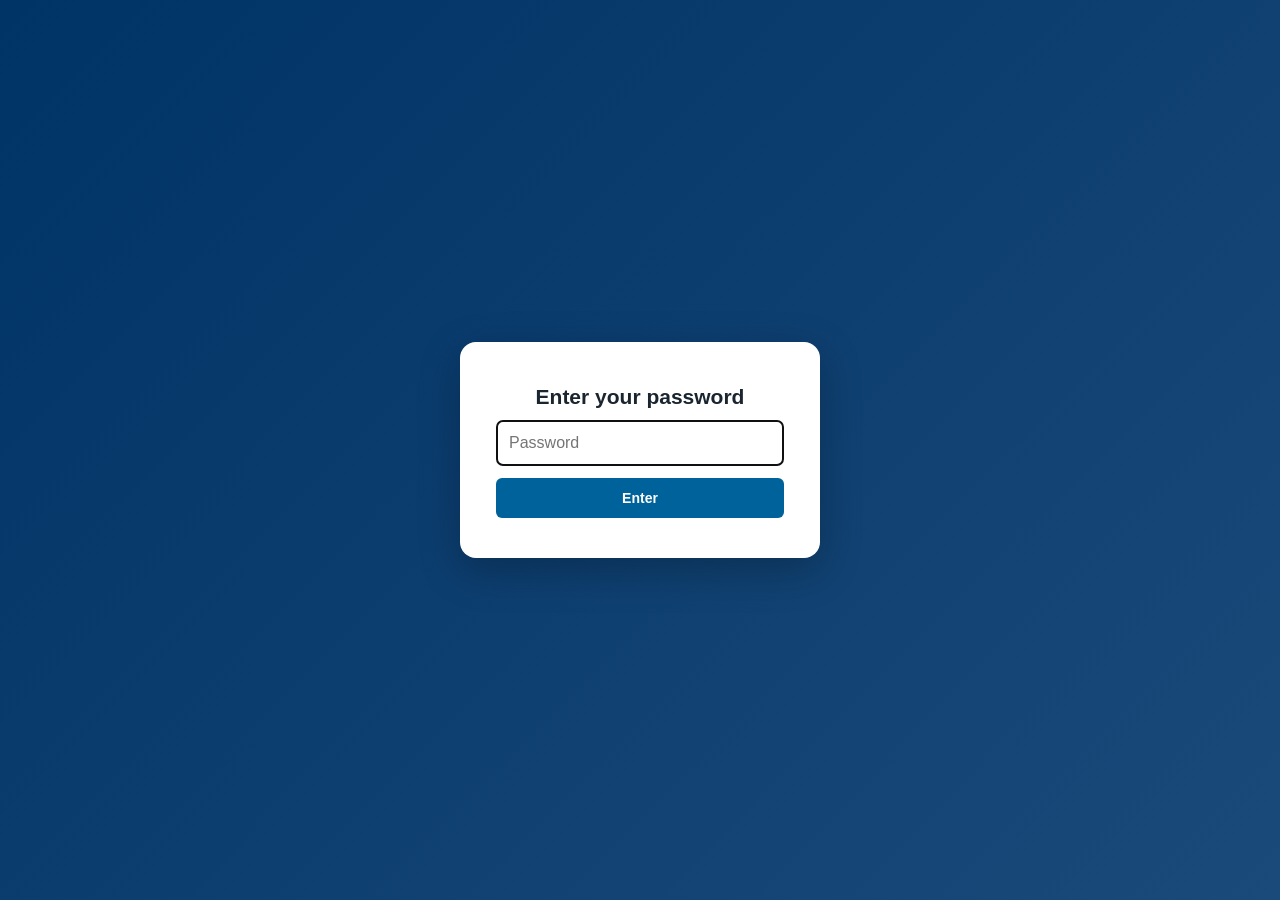
==== commit fef48564: "Add files via upload Updated EKG trainer to recognize client agent" ====
--- a/EKG-Rhythm-Trainer.html
+++ b/EKG-Rhythm-Trainer.html
@@ -2,15 +2,17 @@
 <html lang="en">
 <head>
 <meta charset="utf-8">
-<meta name="viewport" content="width=device-width, initial-scale=1">
+<meta name="viewport" content="width=device-width, initial-scale=1, viewport-fit=cover">
 <title>EKG Rhythm Trainer</title>
 <style>
 :root{
   --ink:#1d2329;--muted:#5d6670;--line:#dfe3e8;--bg:#f5f6f8;--card:#fff;
   --accent:#0b6e79;--accent-soft:#e5f2f3;--ok:#1e7a3a;--ok-bg:#e7f5eb;--bad:#b3261e;--bad-bg:#fbeaea;
+  --navh:56px;
 }
 *{box-sizing:border-box}
 html,body{margin:0;background:var(--bg);color:var(--ink);font:15px/1.45 system-ui,-apple-system,"Segoe UI",Roboto,Arial,sans-serif}
+html{-webkit-text-size-adjust:100%}
 button,select,input{font:inherit;color:inherit}
 header{position:sticky;top:0;z-index:5;background:#fff;border-bottom:1px solid var(--line);display:flex;align-items:center;gap:16px;padding:10px 18px;flex-wrap:wrap}
 header h1{font-size:18px;margin:0;font-weight:700;letter-spacing:.01em}
@@ -25,9 +27,11 @@
 .card{background:var(--card);border:1px solid var(--line);border-radius:10px;padding:16px}
 .hidden{display:none!important}
 .btn{border:1px solid var(--line);background:#fff;border-radius:8px;padding:6px 12px;cursor:pointer}
-.btn:hover{border-color:#b9c0c8}
+@media (hover:hover){
+  .btn:hover{border-color:#b9c0c8}
+  .btn.primary:hover{filter:brightness(1.07)}
+}
 .btn.primary{background:var(--accent);border-color:var(--accent);color:#fff}
-.btn.primary:hover{filter:brightness(1.07)}
 .btn.toggle.on{background:var(--accent-soft);border-color:var(--accent);color:var(--accent);font-weight:600}
 .btn:disabled{opacity:.45;cursor:default}
 select{border:1px solid var(--line);border-radius:8px;padding:6px 8px;background:#fff}
@@ -38,7 +42,7 @@
 .rlist{padding:8px 0;max-height:calc(100vh - 110px);overflow:auto;position:sticky;top:70px}
 .rlist h3{font-size:11px;text-transform:uppercase;letter-spacing:.08em;color:var(--muted);margin:12px 14px 4px}
 .rlist button{display:block;width:100%;text-align:left;border:0;background:none;padding:5px 14px;cursor:pointer;font-size:14px;border-left:3px solid transparent}
-.rlist button:hover{background:#f2f4f6}
+@media (hover:hover){ .rlist button:hover{background:#f2f4f6} }
 .rlist button.on{background:var(--accent-soft);border-left-color:var(--accent);color:var(--accent);font-weight:600}
 .rselect{display:none;width:100%;margin-bottom:10px}
 .title-row{display:flex;align-items:baseline;gap:10px;flex-wrap:wrap;margin-bottom:10px}
@@ -59,6 +63,7 @@
 .sv-canvas{display:block}
 .sv-caption{font-size:13px;font-weight:600;color:#4a4f55;margin-top:6px;min-height:19px}
 .sv-readout{font-size:13px;color:var(--accent);min-height:20px;margin-top:6px;font-variant-numeric:tabular-nums}
+.rot-hint{display:none;font-size:12px;color:var(--muted);margin-top:4px}
 
 /* Quiz */
 .quiz-setup{max-width:760px;margin:0 auto}
@@ -75,7 +80,7 @@
 .answers{margin-top:14px}
 .mc{display:grid;grid-template-columns:repeat(auto-fill,minmax(260px,1fr));gap:8px}
 .mc button{text-align:left;border:1px solid var(--line);background:#fff;border-radius:8px;padding:10px 12px;cursor:pointer;font-size:14.5px}
-.mc button:hover{border-color:#b9c0c8}
+@media (hover:hover){ .mc button:hover{border-color:#b9c0c8} }
 .mc button.sel{border-color:var(--accent);background:var(--accent-soft);font-weight:600}
 .mc button.right{border-color:var(--ok);background:var(--ok-bg)}
 .mc button.wrong{border-color:var(--bad);background:var(--bad-bg)}
@@ -101,6 +106,7 @@
 .review-list col.n{width:44px}.review-list col.m{width:44px}.review-list col.b{width:96px}
 #reviewPane{scroll-margin-top:72px}
 footer{max-width:1320px;margin:8px auto 24px;padding:0 16px;font-size:12px;color:var(--muted)}
+#devNote{display:block;margin-top:2px}
 
 @media (max-width:900px){
   .study{grid-template-columns:minmax(0,1fr)}
@@ -111,6 +117,110 @@
   header{gap:10px}
 }
 
+/* =====================================================================
+   ADAPTIVE UI
+   The Device module (script below) sets these attributes on <html>:
+     data-device = phone | tablet | desktop   (detected hardware class)
+     data-ui     = phone | tablet | desktop   (layout presented; a viewport under 600 px always gets phone)
+     data-orient = portrait | landscape
+     data-input  = touch | mouse
+   ===================================================================== */
+button,.btn,.seg button,select,label.inline{-webkit-tap-highlight-color:transparent;touch-action:manipulation}
+header{padding-left:max(18px,env(safe-area-inset-left));padding-right:max(18px,env(safe-area-inset-right))}
+main{padding-left:max(16px,env(safe-area-inset-left));padding-right:max(16px,env(safe-area-inset-right))}
+footer{padding-left:max(16px,env(safe-area-inset-left));padding-right:max(16px,env(safe-area-inset-right))}
+
+/* ---- Touch devices (phone + tablet): finger-sized targets, no iOS focus-zoom ---- */
+html[data-input=touch] .btn{min-height:44px;padding:8px 16px}
+html[data-input=touch] select{min-height:44px;font-size:16px;padding:8px 10px}
+html[data-input=touch] .seg button{min-height:44px;padding:8px 16px}
+html[data-input=touch] label.inline{min-height:40px}
+html[data-input=touch] input[type=radio],html[data-input=touch] input[type=checkbox]{width:20px;height:20px;accent-color:var(--accent)}
+html[data-input=touch] .rlist button{padding:11px 14px}
+html[data-input=touch] .mc button{min-height:48px}
+html[data-input=touch] .toolbar input[type=range]{height:32px}
+
+/* ---- Phone ---- */
+html[data-ui=phone] header{padding:8px max(12px,env(safe-area-inset-right)) 8px max(12px,env(safe-area-inset-left));gap:8px;flex-wrap:nowrap}
+html[data-ui=phone] header h1{font-size:16px;white-space:nowrap}
+html[data-ui=phone] .seg-label{display:none}
+html[data-ui=phone] .seg button{min-width:56px;padding:8px 12px}
+html[data-ui=phone] main{padding:8px max(8px,env(safe-area-inset-right)) 12px max(8px,env(safe-area-inset-left))}
+html[data-ui=phone] .card{padding:12px;border-radius:8px}
+html[data-ui=phone] .title-row h2{font-size:18px}
+html[data-ui=phone] footer{font-size:11px;padding-left:max(12px,env(safe-area-inset-left));padding-right:max(12px,env(safe-area-inset-right))}
+html[data-ui=phone] .cats{display:grid;grid-template-columns:1fr 1fr}
+html[data-ui=phone] .radio-row{flex-direction:column}
+html[data-ui=phone] .sys .lbl{margin-top:8px}
+html[data-ui=phone] .sv-readout{min-height:0}
+html[data-ui=phone] .sv-readout:empty{display:none}
+html[data-ui=phone] .sv-caption{min-height:0}
+html[data-ui=phone] .sv-caption:empty{display:none}
+
+/* Phone, portrait: bottom tab bar, stacked controls, one-column tables */
+html[data-ui=phone][data-orient=portrait] main{padding-bottom:calc(var(--navh) + env(safe-area-inset-bottom) + 12px)}
+html[data-ui=phone][data-orient=portrait] footer{margin-bottom:calc(var(--navh) + env(safe-area-inset-bottom) + 12px)}
+html[data-ui=phone][data-orient=portrait] #tabSeg{position:fixed;left:0;right:0;bottom:0;z-index:20;display:flex;border-radius:0;border:0;border-top:1px solid var(--line);box-shadow:0 -2px 8px rgba(0,0,0,.07);height:calc(var(--navh) + env(safe-area-inset-bottom));padding-bottom:env(safe-area-inset-bottom)}
+html[data-ui=phone][data-orient=portrait] #tabSeg button{flex:1;font-size:15px;padding:0}
+html[data-ui=phone][data-orient=portrait] .toolbar{gap:8px}
+html[data-ui=phone][data-orient=portrait] #sNew,
+html[data-ui=phone][data-orient=portrait] .toolbar .grp{flex:1 1 100%}
+html[data-ui=phone][data-orient=portrait] .toolbar .grp{flex-wrap:nowrap}
+html[data-ui=phone][data-orient=portrait] .toolbar .grp select{flex:1 1 0;width:0;min-width:0}
+html[data-ui=phone][data-orient=portrait] .toolbar input[type=range]{flex:1;width:auto;min-width:0}
+html[data-ui=phone][data-orient=portrait] .toolbar .btn.toggle{flex:1 1 0}
+html[data-ui=phone][data-orient=portrait] .mc{grid-template-columns:1fr}
+html[data-ui=phone][data-orient=portrait] .qhead{gap:8px 12px}
+html[data-ui=phone][data-orient=portrait] .qhead .spacer{flex-basis:100%;height:0}
+html[data-ui=phone][data-orient=portrait] .qhead .btn{flex:1}
+html[data-ui=phone][data-orient=portrait] #qRun .actions{position:sticky;bottom:calc(var(--navh) + env(safe-area-inset-bottom));z-index:4;background:var(--card);margin:14px -12px 0;padding:10px 12px;border-top:1px solid var(--line)}
+html[data-ui=phone][data-orient=portrait] #qRun .actions .btn{flex:1}
+html[data-ui=phone][data-orient=portrait] #sView .rot-hint,
+html[data-ui=phone][data-orient=portrait] #qView .rot-hint{display:block}
+
+html[data-ui=phone][data-orient=portrait] .crit,
+html[data-ui=phone][data-orient=portrait] .crit tbody,
+html[data-ui=phone][data-orient=portrait] .crit tr{display:block}
+html[data-ui=phone][data-orient=portrait] .crit tr{padding:6px 0;border-top:1px solid var(--line)}
+html[data-ui=phone][data-orient=portrait] .crit th,
+html[data-ui=phone][data-orient=portrait] .crit td{display:block;width:auto;border:0;padding:1px 0}
+html[data-ui=phone][data-orient=portrait] .crit th{font-size:12px;text-transform:uppercase;letter-spacing:.05em}
+html[data-ui=phone][data-orient=portrait] .crit tr.key{background:#fafbfc;padding:6px 8px;border-radius:6px}
+html[data-ui=phone][data-orient=portrait] .crit tr.key td,
+html[data-ui=phone][data-orient=portrait] .crit tr.key th{background:none}
+
+html[data-ui=phone][data-orient=portrait] .steps,
+html[data-ui=phone][data-orient=portrait] .steps tbody{display:block}
+html[data-ui=phone][data-orient=portrait] .steps colgroup{display:none}
+html[data-ui=phone][data-orient=portrait] .steps tr{display:grid;grid-template-columns:minmax(0,1fr) 28px;padding:6px 8px;border-bottom:1px solid var(--line)}
+html[data-ui=phone][data-orient=portrait] .steps tr:first-child{display:none}
+html[data-ui=phone][data-orient=portrait] .steps td{border:0;padding:1px 0}
+html[data-ui=phone][data-orient=portrait] .steps td.sn{grid-column:1;grid-row:1;font-weight:600}
+html[data-ui=phone][data-orient=portrait] .steps td.sm{grid-column:2;grid-row:1;text-align:right}
+html[data-ui=phone][data-orient=portrait] .steps td.sy,
+html[data-ui=phone][data-orient=portrait] .steps td.sa{grid-column:1/-1}
+html[data-ui=phone][data-orient=portrait] .steps td.sy::before{content:'You: ';color:var(--muted)}
+html[data-ui=phone][data-orient=portrait] .steps td.sa::before{content:'Accepted: ';color:var(--muted)}
+
+html[data-ui=phone][data-orient=portrait] .review-list,
+html[data-ui=phone][data-orient=portrait] .review-list tbody{display:block}
+html[data-ui=phone][data-orient=portrait] .review-list colgroup{display:none}
+html[data-ui=phone][data-orient=portrait] .review-list tr{display:grid;grid-template-columns:30px minmax(0,1fr) 24px auto;column-gap:8px;align-items:center;padding:8px 0;border-bottom:1px solid var(--line)}
+html[data-ui=phone][data-orient=portrait] .review-list tr:first-child{display:none}
+html[data-ui=phone][data-orient=portrait] .review-list td{border:0;padding:0;font-size:13px}
+html[data-ui=phone][data-orient=portrait] .review-list td.rn{grid-column:1;grid-row:1/3}
+html[data-ui=phone][data-orient=portrait] .review-list td.ra{grid-column:2;grid-row:1}
+html[data-ui=phone][data-orient=portrait] .review-list td.rc{grid-column:2;grid-row:2}
+html[data-ui=phone][data-orient=portrait] .review-list td.rm{grid-column:3;grid-row:1/3}
+html[data-ui=phone][data-orient=portrait] .review-list td.rb{grid-column:4;grid-row:1/3}
+html[data-ui=phone][data-orient=portrait] .review-list td.ra::before{content:'You: ';color:var(--muted)}
+html[data-ui=phone][data-orient=portrait] .review-list td.rc::before{content:'Answer: ';color:var(--muted)}
+
+/* Phone, landscape: save vertical space — header scrolls away, tabs stay in the header */
+html[data-ui=phone][data-orient=landscape] header{position:static;padding-top:4px;padding-bottom:4px}
+html[data-ui=phone][data-orient=landscape] header h1{font-size:15px}
+html[data-ui=phone][data-orient=landscape] .card{padding:10px}
+
   /* ---- Access gate (same methodology as EMR-Sim.html) ---- */
   #rhythmGate{
     position:fixed;inset:0;z-index:9999;
@@ -126,7 +236,7 @@
   }
   #rhythmGate h2{margin:0 0 8px;font-size:1.4em;color:#1a2530;font-weight:700;letter-spacing:normal;text-transform:none;}
   #rhythmGate input[type="password"]{
-    width:100%;padding:10px 12px;font-size:14px;border:1px solid #9fabb5;
+    width:100%;padding:10px 12px;font-size:16px;border:1px solid #9fabb5;
     border-radius:6px;margin:0 0 12px;box-sizing:border-box;background:#fff;color:#1a2530;
     font-family:inherit;display:block;
   }
@@ -246,12 +356,66 @@
     </div>
   </section>
 </main>
-<footer>Educational simulation for rhythm-recognition practice. Waveforms are computer-generated from physiologic timing rules, not patient recordings, and are not intended for clinical decision-making.</footer>
+<footer>Educational simulation for rhythm-recognition practice. Waveforms are computer-generated from physiologic timing rules, not patient recordings, and are not intended for clinical decision-making.<span id="devNote"></span></footer>
 
 </div><!-- /appMain -->
 
 <script>
 'use strict';
+/* =====================================================================
+   DEVICE DETECTION
+   Classifies the client (phone / tablet / desktop), its input type
+   (touch / mouse) and orientation, publishes them as data-* attributes on
+   <html> for the CSS above, and notifies listeners when anything changes.
+   Override for previewing: add ?device=phone, ?device=tablet or ?device=desktop to the URL.
+   ===================================================================== */
+const Device = (function(){
+  const root = document.documentElement, nav = navigator, ua = nav.userAgent || '';
+  const mq = q => { try{ return !!(window.matchMedia && window.matchMedia(q).matches); }catch(e){ return false; } };
+  const forced = (new URLSearchParams(location.search).get('device') || '').toLowerCase();
+  const isForced = (forced==='phone' || forced==='tablet' || forced==='desktop');
+  const listeners = []; let info = {}, pending = false;
+
+  function hardware(){
+    if(isForced) return forced;
+    const tp = nav.maxTouchPoints || 0, shortSide = Math.min(screen.width || innerWidth, screen.height || innerHeight);
+    if(/iPad/.test(ua) || (nav.platform==='MacIntel' && tp>1)) return 'tablet';   // iPadOS reports as a Mac
+    if(/iPhone|iPod/.test(ua)) return 'phone';
+    if(/Android/i.test(ua)) return /Mobile/i.test(ua) ? 'phone' : 'tablet';       // Android tablets omit "Mobile"
+    if(nav.userAgentData && nav.userAgentData.mobile) return shortSide<600 ? 'phone' : 'tablet';
+    if(mq('(pointer: coarse)') && mq('(hover: none)')) return shortSide<600 ? 'phone' : 'tablet';
+    return 'desktop';
+  }
+  function orientation(type){
+    const viewport = window.innerWidth > window.innerHeight ? 'landscape' : 'portrait';
+    if(isForced || type==='desktop') return viewport;
+    // Device orientation is used on handhelds so the on-screen keyboard cannot flip the layout
+    if(screen.orientation && screen.orientation.type) return /landscape/.test(screen.orientation.type) ? 'landscape' : 'portrait';
+    if(typeof window.orientation==='number') return Math.abs(window.orientation)===90 ? 'landscape' : 'portrait';
+    return viewport;
+  }
+  function compute(){
+    const type = hardware();
+    const ui = (window.innerWidth < 600) ? 'phone' : type;      // a phone-width viewport always gets the phone layout
+    const touch = isForced ? type!=='desktop' : (type!=='desktop' || mq('(pointer: coarse)'));
+    return {type, ui, touch, orient:orientation(type)};
+  }
+  function apply(){
+    const n = compute(), key = [n.type,n.ui,n.orient,n.touch].join('|'), changed = key!==info.key;
+    n.key = key; info = n;
+    root.dataset.device = n.type; root.dataset.ui = n.ui; root.dataset.orient = n.orient; root.dataset.input = n.touch ? 'touch' : 'mouse';
+    const note = document.getElementById('devNote');
+    if(note) note.textContent = 'Layout: '+({phone:'Phone',tablet:'Tablet',desktop:'Desktop'})[n.ui]+(n.ui!=='desktop' ? ' · '+n.orient : '')+(isForced ? ' (set by URL)' : ' (auto-detected)');
+    if(changed) listeners.forEach(f=>f(n));
+  }
+  function schedule(){ if(pending) return; pending = true; requestAnimationFrame(()=>{ pending = false; apply(); }); }
+  window.addEventListener('resize', schedule);
+  window.addEventListener('orientationchange', ()=>setTimeout(schedule,150));
+  if(screen.orientation && screen.orientation.addEventListener) screen.orientation.addEventListener('change', schedule);
+  apply();
+  return { get info(){ return info; }, onChange:f=>listeners.push(f) };
+})();
+
 /* =====================================================================
    CONSTANTS — paper geometry (all drawing is done in millimetres)
    ===================================================================== */
@@ -776,6 +940,7 @@
     this.scroller.appendChild(this.canvas); host.appendChild(this.scroller);
     this.capEl=document.createElement('div'); this.capEl.className='sv-caption'; host.appendChild(this.capEl);
     this.readout=document.createElement('div'); this.readout.className='sv-readout'; host.appendChild(this.readout);
+    this.hint=document.createElement('div'); this.hint.className='rot-hint'; this.hint.textContent='Tip: rotate your phone to landscape for a larger strip.'; host.appendChild(this.hint);
     this.ctx=this.canvas.getContext('2d');
     this.grid=document.createElement('canvas');
     this.labels=false; this.calipers=false; this.cal={a:30,b:55}; this.drag=null;
@@ -795,7 +960,14 @@
   curT(){ if(this.frozen) return this.frozenT; return ((performance.now()-this.liveStart)/1000) % (this.S?this.S.D:LIVE_S); }
   resize(force){
     const w=this.host.clientWidth-2; if(w<=0) return;
-    const ppm=Math.max(4,Math.min(8,Math.floor(w/(STRIP_MM+MARGIN_MM)))), dpr=window.devicePixelRatio||1;
+    const ui=document.documentElement.dataset.ui, fit=w/(STRIP_MM+MARGIN_MM);
+    // Phones and tablets fit the whole 6-second strip to the available width (no sideways scrolling);
+    // desktop keeps whole-pixel scales so the grid stays crisp.
+    let ppm;
+    if(ui==='phone') ppm=Math.max(2,Math.min(6,Math.floor(fit*20)/20));
+    else if(ui==='tablet') ppm=Math.max(3,Math.min(8,Math.floor(fit*20)/20));
+    else ppm=Math.max(4,Math.min(8,Math.floor(fit)));
+    const dpr=window.devicePixelRatio||1;
     if(!force && ppm===this.ppm && dpr===this.dpr) return;
     this.ppm=ppm; this.dpr=dpr; this.pd=ppm*dpr;
     const cw=(STRIP_MM+MARGIN_MM)*ppm, ch=H_MM*ppm;
@@ -877,9 +1049,10 @@
   bracket(x0,x1,y,color){ const c=this.ctx,d=this.dpr; c.strokeStyle=color; c.lineWidth=1.2*d; c.beginPath(); c.moveTo(x0,y-3*d); c.lineTo(x0,y); c.lineTo(x1,y); c.lineTo(x1,y-3*d); c.stroke(); }
   drawCalipers(){
     const c=this.ctx,p=this.pd,d=this.dpr,H=this.canvas.height, xa=(MARGIN_MM+this.cal.a)*p, xb=(MARGIN_MM+this.cal.b)*p;
+    const touch=document.documentElement.dataset.input==='touch', hw=(touch?8:4)*d, hh=(touch?18:10)*d;
     c.fillStyle='rgba(0,131,143,0.08)'; c.fillRect(Math.min(xa,xb),0,Math.abs(xb-xa),H);
-    c.strokeStyle=COL.cal; c.lineWidth=1.5*d;
-    for(const x of [xa,xb]){ c.beginPath(); c.moveTo(x,0); c.lineTo(x,H); c.stroke(); c.fillStyle=COL.cal; c.fillRect(x-4*d,0,8*d,10*d); }
+    c.strokeStyle=COL.cal; c.lineWidth=(touch?2:1.5)*d;
+    for(const x of [xa,xb]){ c.beginPath(); c.moveTo(x,0); c.lineTo(x,H); c.stroke(); c.fillStyle=COL.cal; c.fillRect(x-hw,0,2*hw,hh); }
   }
   updateReadout(){
     if(!this.calipers){ this.readout.textContent=''; return; }
@@ -888,7 +1061,8 @@
   }
   mmFromEvent(e){ const r=this.canvas.getBoundingClientRect(); return Math.max(0,Math.min(STRIP_MM,(e.clientX-r.left)/this.ppm-MARGIN_MM)); }
   pDown(e){
-    if(!this.calipers) return; e.preventDefault(); const mm=this.mmFromEvent(e), tol=8/this.ppm;
+    if(!this.calipers) return; e.preventDefault();
+    const touch=(e.pointerType==='touch'||e.pointerType==='pen'), mm=this.mmFromEvent(e), tol=(touch?20:8)/this.ppm;   // wider grab zone for fingers
     if(Math.abs(mm-this.cal.a)<tol) this.drag='a'; else if(Math.abs(mm-this.cal.b)<tol) this.drag='b';
     else { this.cal.a=mm; this.cal.b=mm; this.drag='b'; }
     this.draw(); this.updateReadout();
@@ -896,7 +1070,13 @@
   pMove(e){ if(!this.drag) return; this.cal[this.drag]=Math.round(this.mmFromEvent(e)*4)/4; this.draw(); this.updateReadout(); }
 }
 function ms10(v){ return Math.round(v*100)*10; }   // seconds -> milliseconds, nearest 10 ms
-function frame(){ for(const v of views) if(v.S && v.mode==='live' && !v.frozen && v.visible()) v.draw(); requestAnimationFrame(frame); }
+// Live-mode animation loop. Touch devices are capped at ~30 fps to save battery and keep phones cool.
+let lastFrameTs=0;
+function frame(ts){
+  const touch=document.documentElement.dataset.input==='touch';
+  if(!touch || ts-lastFrameTs>=32){ lastFrameTs=ts; for(const v of views) if(v.S && v.mode==='live' && !v.frozen && v.visible()) v.draw(); }
+  requestAnimationFrame(frame);
+}
 
 /* =====================================================================
    APP STATE + UI
@@ -1059,9 +1239,9 @@
 function stepsTable(q){
   let h='<table class="steps"><colgroup><col class="c1"><col><col><col class="c4"></colgroup><tr><th>Step</th><th>Your answer</th><th>Accepted answer(s)</th><th></th></tr>';
   for(const k of ['rate','reg','p','pr','qrs']){
-    const ok=q.steps[k]; h+='<tr><td>'+STEP_NAMES[k]+'</td><td>'+esc(q.resp[k]?optLabel(k,q.resp[k]):'—')+'</td><td>'+q.truth[k].map(x=>esc(optLabel(k,x))).join('<br>')+'</td><td class="'+(ok?'mark-ok':'mark-bad')+'">'+(ok?'✓':'✗')+'</td></tr>';
-  }
-  h+='<tr><td>'+STEP_NAMES.dx+'</td><td>'+esc(q.resp.dx?DX_NAMES[q.resp.dx]:'—')+'</td><td>'+esc(DX_NAMES[RH[q.id].dx])+'</td><td class="'+(q.correct?'mark-ok':'mark-bad')+'">'+(q.correct?'✓':'✗')+'</td></tr></table>';
+    const ok=q.steps[k]; h+='<tr><td class="sn">'+STEP_NAMES[k]+'</td><td class="sy">'+esc(q.resp[k]?optLabel(k,q.resp[k]):'—')+'</td><td class="sa">'+q.truth[k].map(x=>esc(optLabel(k,x))).join('<br>')+'</td><td class="sm '+(ok?'mark-ok':'mark-bad')+'">'+(ok?'✓':'✗')+'</td></tr>';
+  }
+  h+='<tr><td class="sn">'+STEP_NAMES.dx+'</td><td class="sy">'+esc(q.resp.dx?DX_NAMES[q.resp.dx]:'—')+'</td><td class="sa">'+esc(DX_NAMES[RH[q.id].dx])+'</td><td class="sm '+(q.correct?'mark-ok':'mark-bad')+'">'+(q.correct?'✓':'✗')+'</td></tr></table>';
   return h;
 }
 function showFeedback(q){
@@ -1086,7 +1266,7 @@
   if(n<quiz.qs.length) d+='<div style="font-size:13px;color:var(--muted);margin-top:6px">Ended early: '+n+' of '+quiz.qs.length+' answered.</div>';
   $('sumDetail').innerHTML=d;
   let h='<colgroup><col class="n"><col><col><col class="m"><col class="b"></colgroup><tr><th>#</th><th>Your answer</th><th>Correct rhythm</th><th></th><th></th></tr>';
-  graded.forEach(q=>{ const i=quiz.qs.indexOf(q); h+='<tr><td>'+(i+1)+'</td><td>'+esc(q.resp.dx?DX_NAMES[q.resp.dx]:(q.timedOut?'(time expired)':'—'))+'</td><td>'+esc(RH[q.id].name)+'</td><td class="'+(q.correct?'mark-ok':'mark-bad')+'">'+(q.correct?'✓':'✗')+'</td><td><button class="btn" data-q="'+i+'">Review</button></td></tr>'; });
+  graded.forEach(q=>{ const i=quiz.qs.indexOf(q); h+='<tr><td class="rn">'+(i+1)+'</td><td class="ra">'+esc(q.resp.dx?DX_NAMES[q.resp.dx]:(q.timedOut?'(time expired)':'—'))+'</td><td class="rc">'+esc(RH[q.id].name)+'</td><td class="rm '+(q.correct?'mark-ok':'mark-bad')+'">'+(q.correct?'✓':'✗')+'</td><td class="rb"><button class="btn" data-q="'+i+'">Review</button></td></tr>'; });
   $('reviewList').innerHTML=h;
 }
 function showReview(i){
@@ -1101,13 +1281,15 @@
 
 /* ---------- Header controls ---------- */
 function initHeader(){
-  $('tabSeg').onclick=e=>{ const b=e.target.closest('button[data-tab]'); if(!b) return; $('tabSeg').querySelectorAll('button').forEach(x=>x.classList.toggle('on',x===b)); $('studyTab').classList.toggle('hidden',b.dataset.tab!=='study'); $('quizTab').classList.toggle('hidden',b.dataset.tab!=='quiz'); views.forEach(v=>v.resize(true)); };
+  $('tabSeg').onclick=e=>{ const b=e.target.closest('button[data-tab]'); if(!b) return; $('tabSeg').querySelectorAll('button').forEach(x=>x.classList.toggle('on',x===b)); $('studyTab').classList.toggle('hidden',b.dataset.tab!=='study'); $('quizTab').classList.toggle('hidden',b.dataset.tab!=='quiz'); views.forEach(v=>v.resize(true)); window.scrollTo(0,0); };
   $('modeSeg').onclick=e=>{ const b=e.target.closest('button[data-mode]'); if(!b||b.dataset.mode===displayMode) return; displayMode=b.dataset.mode; $('modeSeg').querySelectorAll('button').forEach(x=>x.classList.toggle('on',x===b));
     regenStudy();
     if(!$('qRun').classList.contains('hidden')){ const q=quiz.qs[quiz.cur]; q.S=buildStrip(q.id,q.seed,q.rate,q.art,displayMode==='live'); quiz.view.setStrip(q.S,displayMode); $('qFreeze').classList.toggle('hidden',displayMode!=='live'); $('qFreeze').classList.remove('on'); $('qFreeze').textContent='Freeze'; }
   };
 }
 initHeader(); initStudy(); initQuiz(); requestAnimationFrame(frame);
+// Re-fit every strip whenever the detected layout changes (rotation, split-view, window crossing the phone breakpoint)
+Device.onChange(()=>views.forEach(v=>v.resize(true)));
 </script>
 <script>
 (function(){
